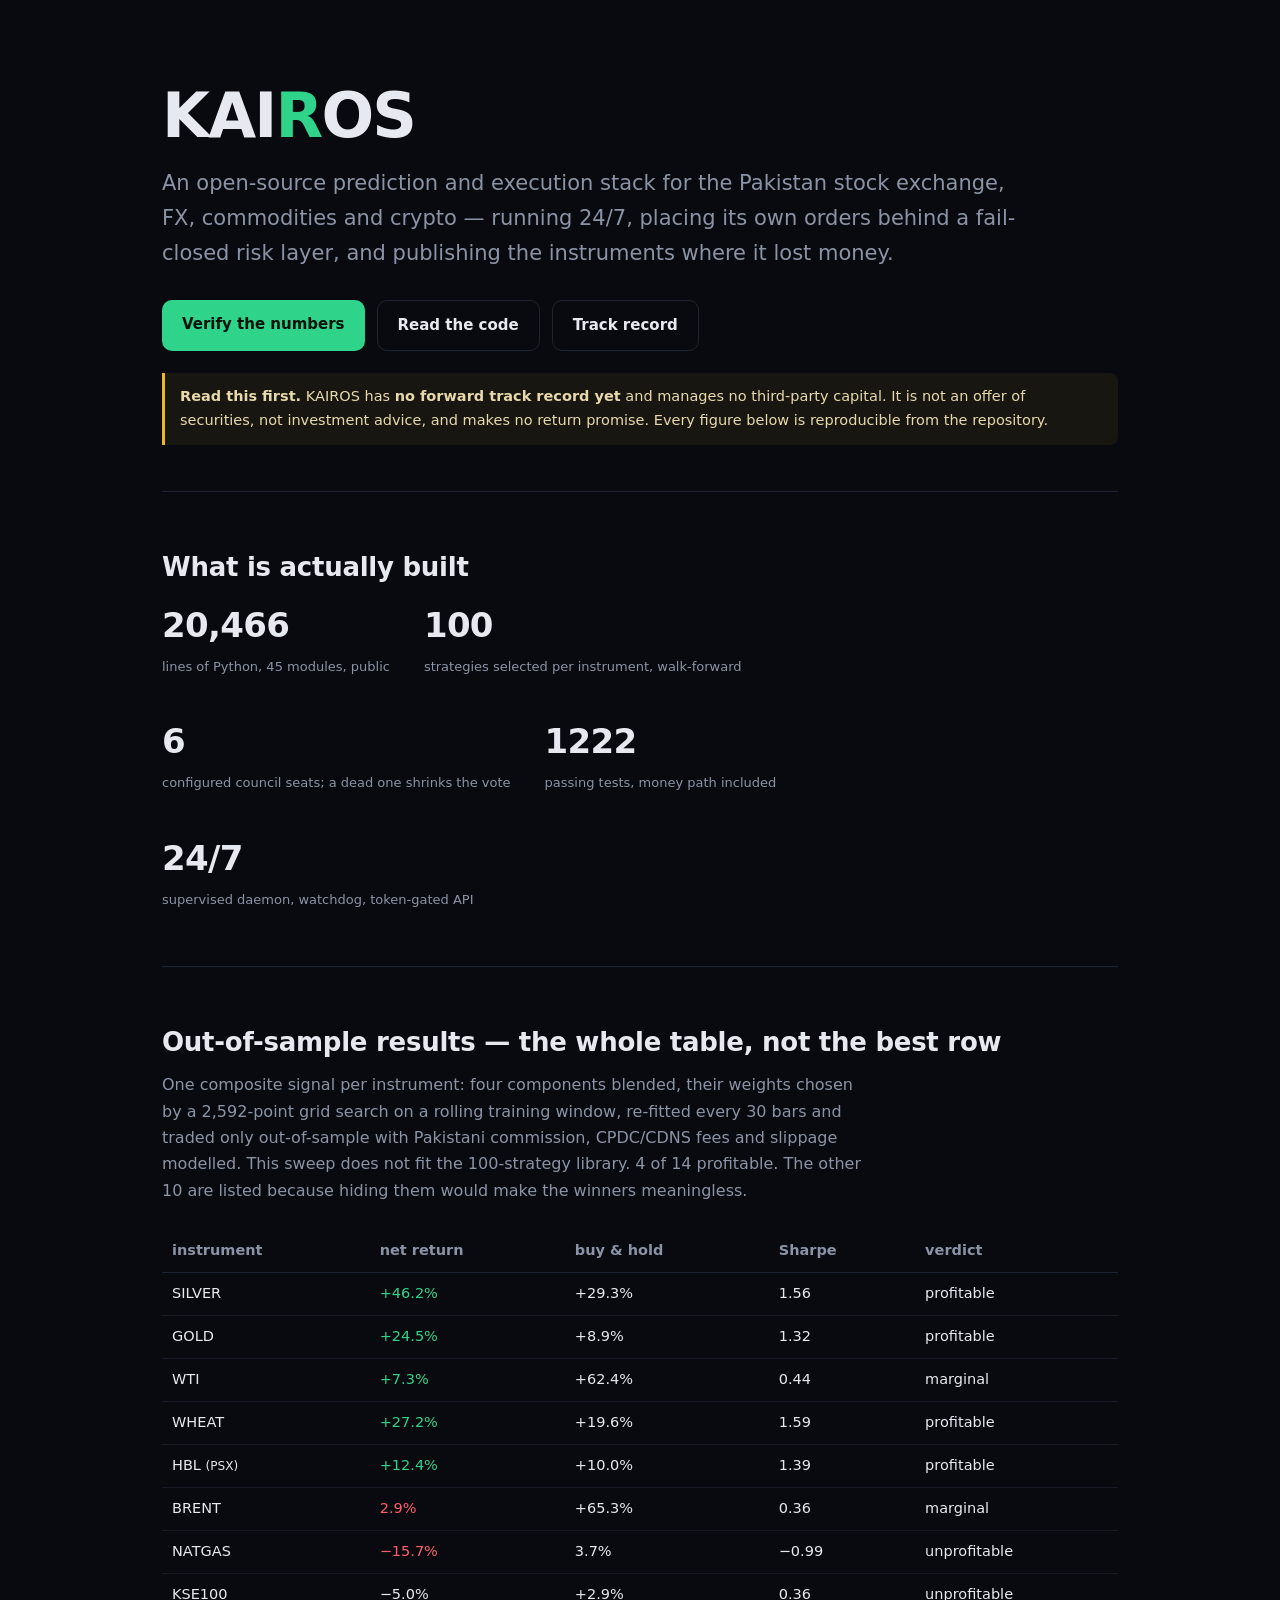
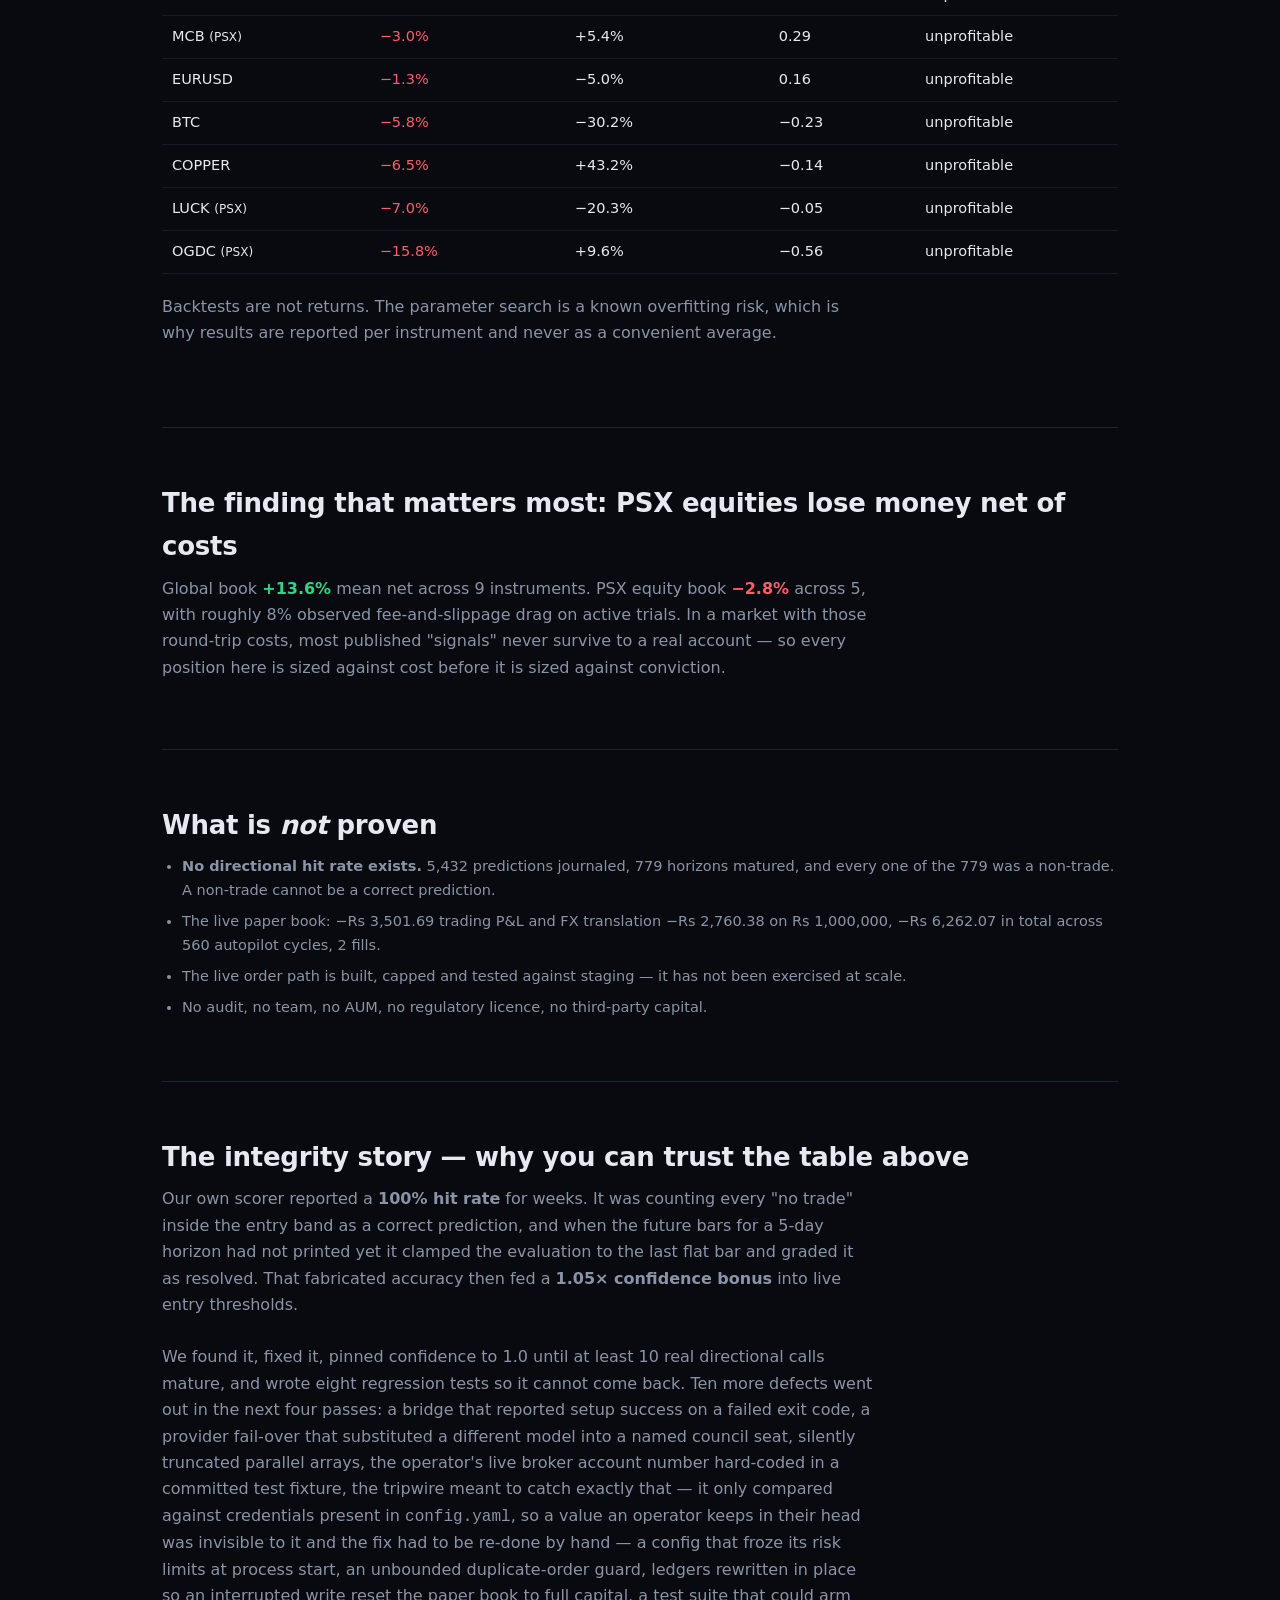
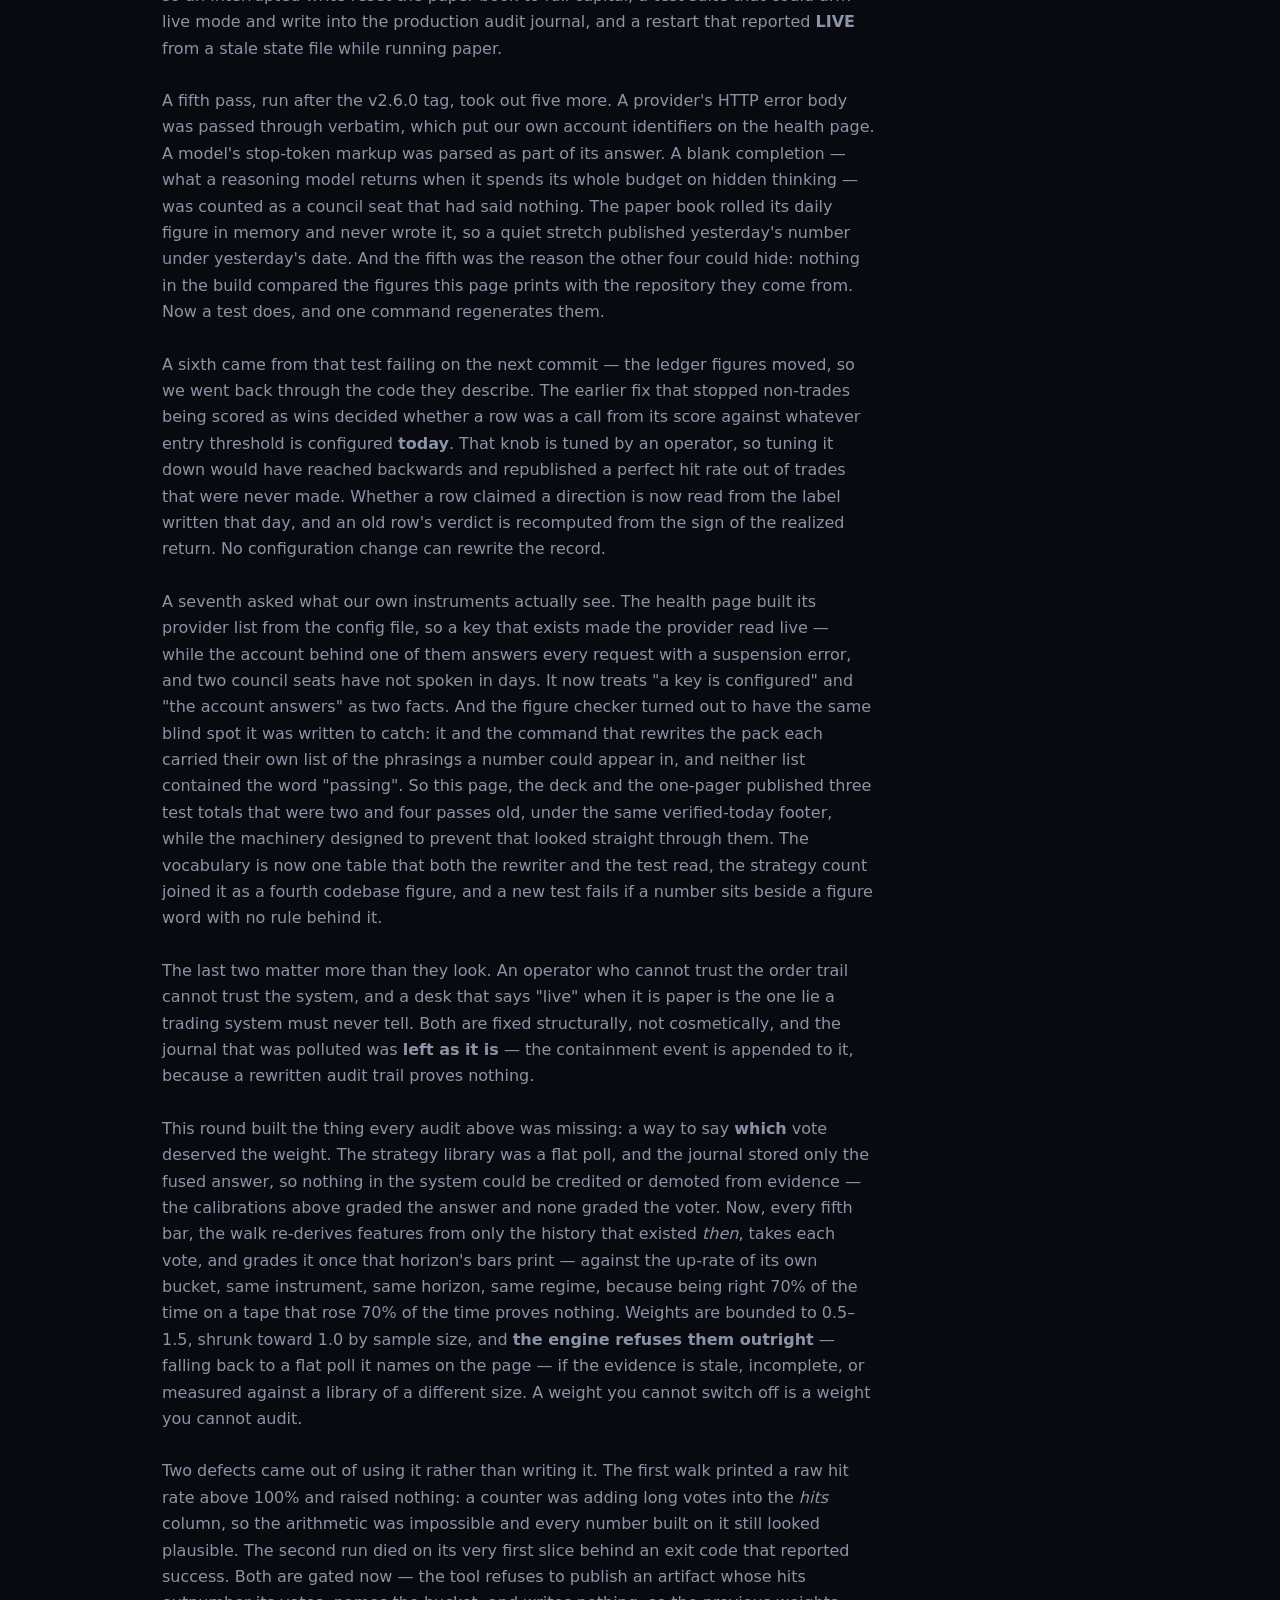
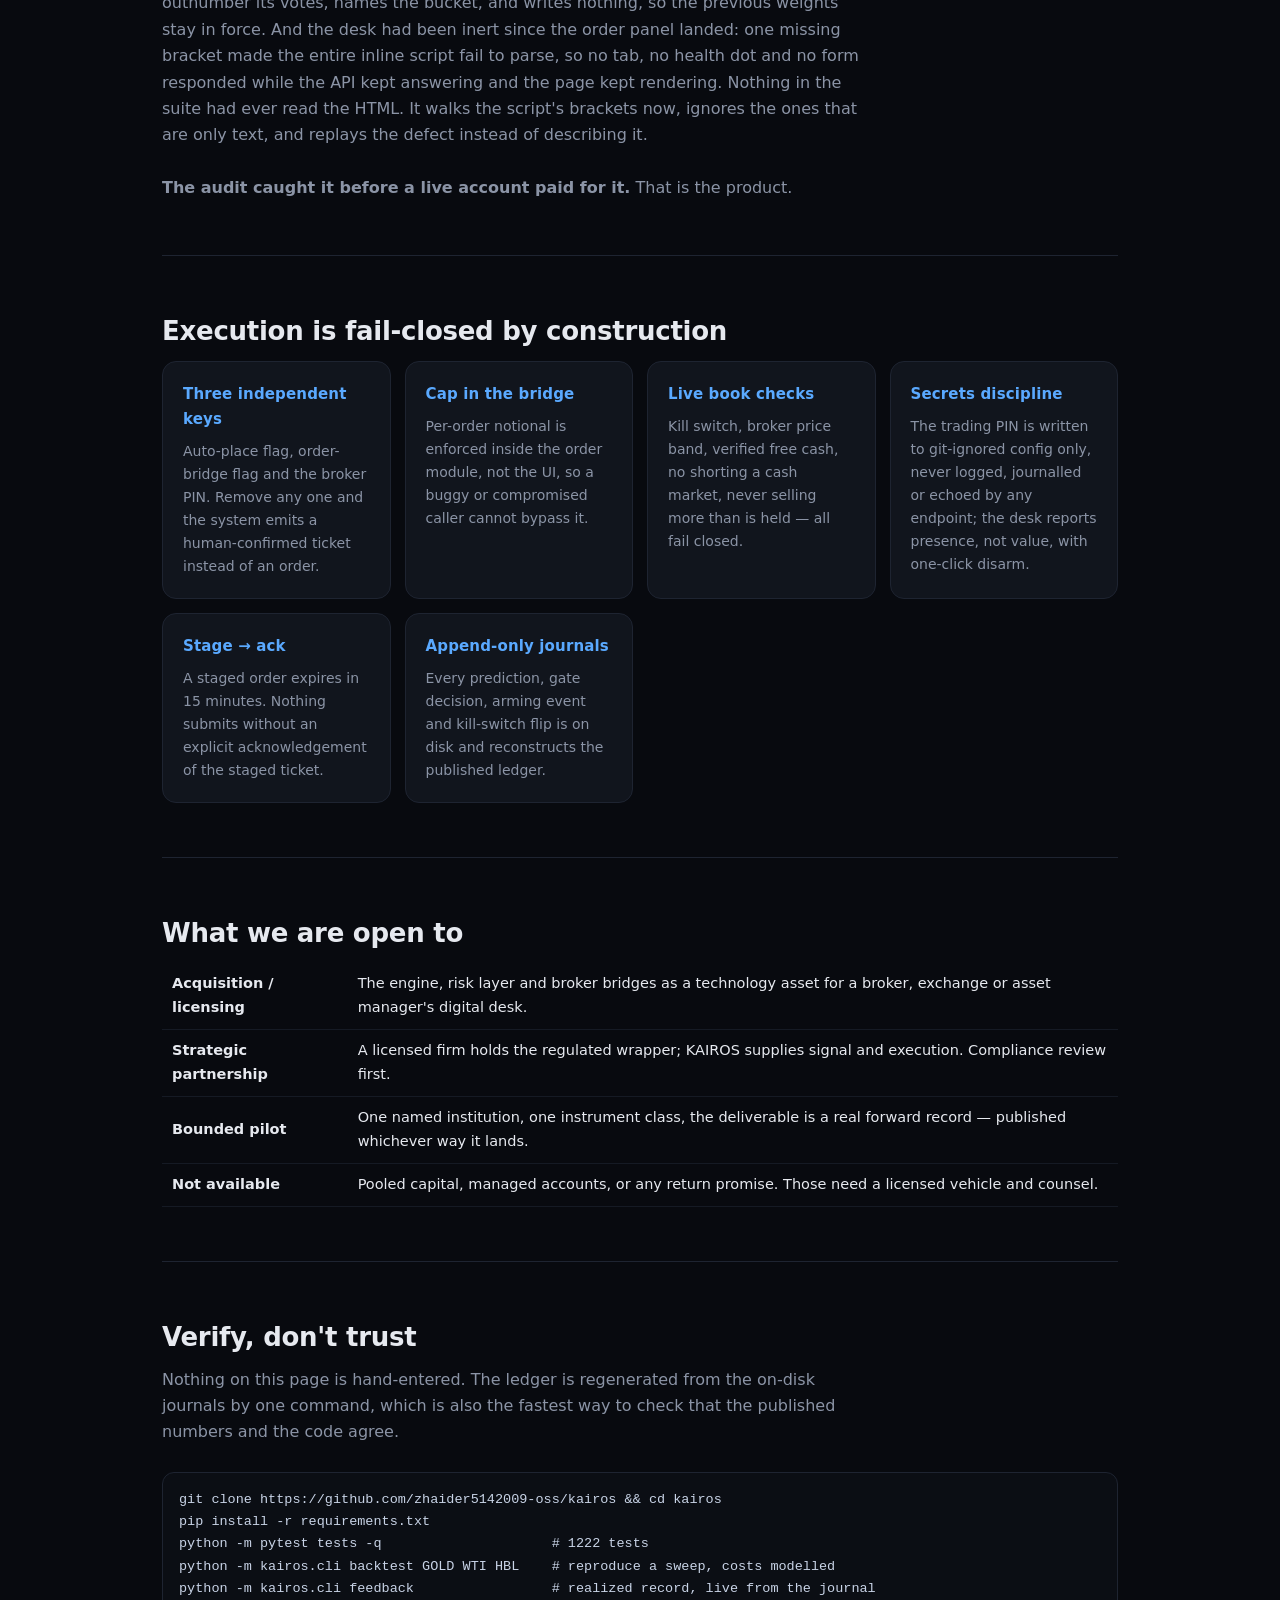
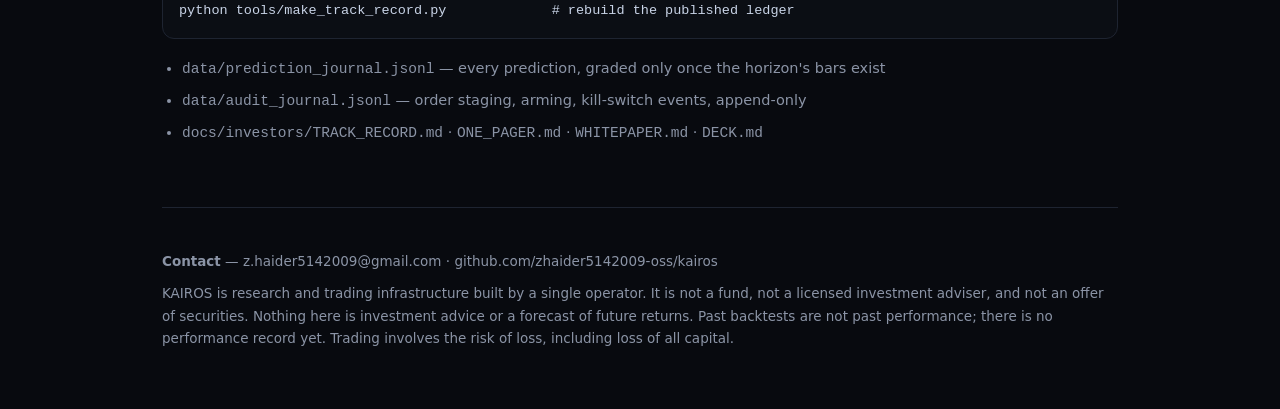
==== docs/investors/landing.html @ 6f2b5acd "The terminal's floating profit was standing in for the day's loss `account_info().profit` is floatin" ====
<!DOCTYPE html>
<html lang="en">
<head>
<meta charset="utf-8">
<meta name="viewport" content="width=device-width, initial-scale=1">
<title>KAIROS — autonomous prediction & execution for Pakistan and global markets</title>
<meta name="description" content="Open-source systematic trading stack for PSX, FX, commodities and crypto. Walk-forward validated, fail-closed execution, published losses. No forward track record yet, and no return promised.">
<style>
  :root{--bg:#080a0f;--panel:#11151d;--line:#1e2431;--tx:#e6e9ef;--dim:#8b94a6;
        --grn:#2fd48a;--red:#ff5c6c;--amber:#f0b429;--blue:#5aa9ff}
  *{box-sizing:border-box;margin:0;padding:0}
  body{background:var(--bg);color:var(--tx);
       font:16px/1.65 ui-sans-serif,system-ui,-apple-system,"Segoe UI",Inter,Roboto,sans-serif}
  .wrap{max-width:1000px;margin:0 auto;padding:0 22px}
  header{padding:84px 0 46px;border-bottom:1px solid var(--line)}
  h1{font-size:clamp(38px,7vw,62px);letter-spacing:-.03em;line-height:1.04}
  h1 span{color:var(--grn)}
  .sub{color:var(--dim);font-size:clamp(17px,2.4vw,21px);margin-top:18px;max-width:64ch}
  .cta{margin-top:30px;display:flex;gap:12px;flex-wrap:wrap}
  .btn{padding:12px 20px;border-radius:10px;text-decoration:none;font-weight:600;font-size:15px}
  .btn.a{background:var(--grn);color:#04120b}
  .btn.b{border:1px solid var(--line);color:var(--tx)}
  .warn{margin-top:22px;padding:12px 15px;border-left:3px solid var(--amber);
        background:rgba(240,180,41,.07);color:#e8d9ac;font-size:14.5px;border-radius:0 8px 8px 0}
  section{padding:54px 0;border-bottom:1px solid var(--line)}
  h2{font-size:26px;letter-spacing:-.01em;margin-bottom:8px}
  .lede{color:var(--dim);margin-bottom:26px;max-width:70ch}
  .grid{display:grid;grid-template-columns:repeat(auto-fit,minmax(215px,1fr));gap:14px}
  .card{background:var(--panel);border:1px solid var(--line);border-radius:14px;padding:20px}
  .card h3{font-size:15px;color:var(--blue);margin-bottom:8px;letter-spacing:.01em}
  .card p{font-size:14px;color:var(--dim)}
  table{width:100%;border-collapse:collapse;font-size:14.5px;margin-top:6px}
  th{color:var(--dim);text-align:left;font-weight:600;padding:9px 10px;border-bottom:1px solid var(--line)}
  td{padding:9px 10px;border-bottom:1px solid #151a24}
  .up{color:var(--grn);font-variant-numeric:tabular-nums}
  .dn{color:var(--red);font-variant-numeric:tabular-nums}
  .stat{display:flex;gap:34px;flex-wrap:wrap}
  .stat div{min-width:140px}
  .stat b{display:block;font-size:34px;letter-spacing:-.02em;font-weight:700}
  .stat small{color:var(--dim);font-size:13px}
  code,pre{font-family:ui-monospace,SFMono-Regular,Menlo,Consolas,monospace}
  pre{background:#0b0e14;border:1px solid var(--line);border-radius:12px;padding:16px;
      overflow-x:auto;font-size:13.5px;color:#c8d3e6;margin-top:16px}
  ul{padding-left:20px;color:var(--dim);font-size:14.5px}
  li{margin:7px 0}
  footer{padding:42px 0 64px;color:var(--dim);font-size:13.5px}
  a{color:var(--blue)}
</style>
</head>
<body>
<div class="wrap">

<header>
  <h1>KAI<span>R</span>OS</h1>
  <p class="sub">An open-source prediction and execution stack for the Pakistan stock
  exchange, FX, commodities and crypto — running 24/7, placing its own orders behind a
  fail-closed risk layer, and publishing the instruments where it lost money.</p>
  <div class="cta">
    <a class="btn a" href="#verify">Verify the numbers</a>
    <a class="btn b" href="https://github.com/zhaider5142009-oss/kairos">Read the code</a>
    <a class="btn b" href="#record">Track record</a>
  </div>
  <p class="warn"><b>Read this first.</b> KAIROS has <b>no forward track record yet</b> and
  manages no third-party capital. It is not an offer of securities, not investment advice,
  and makes no return promise. Every figure below is reproducible from the repository.</p>
</header>

<section>
  <h2>What is actually built</h2>
  <div class="stat">
    <div><b>20,466</b><small>lines of Python, 45 modules, public</small></div>
    <div><b>100</b><small>strategies selected per instrument, walk-forward</small></div>
    <div><b>6</b><small>configured council seats; a dead one shrinks the vote</small></div>
    <div><b>1222</b><small>passing tests, money path included</small></div>
    <div><b>24/7</b><small>supervised daemon, watchdog, token-gated API</small></div>
  </div>
</section>

<section id="record">
  <h2>Out-of-sample results — the whole table, not the best row</h2>
  <p class="lede">One composite signal per instrument: four components blended, their weights
  chosen by a 2,592-point grid search on a rolling training window, re-fitted every 30 bars
  and traded only out-of-sample with Pakistani commission, CPDC/CDNS fees and slippage
  modelled. This sweep does not fit the 100-strategy library. 4 of 14 profitable. The other 10 are listed because hiding them would
  make the winners meaningless.</p>
  <table>
    <thead><tr><th>instrument</th><th>net return</th><th>buy &amp; hold</th><th>Sharpe</th><th>verdict</th></tr></thead>
    <tbody>
      <tr><td>SILVER</td><td class="up">+46.2%</td><td>+29.3%</td><td>1.56</td><td>profitable</td></tr>
      <tr><td>GOLD</td><td class="up">+24.5%</td><td>+8.9%</td><td>1.32</td><td>profitable</td></tr>
      <tr><td>WTI</td><td class="up">+7.3%</td><td>+62.4%</td><td>0.44</td><td>marginal</td></tr>
      <tr><td>WHEAT</td><td class="up">+27.2%</td><td>+19.6%</td><td>1.59</td><td>profitable</td></tr>
      <tr><td>HBL <small>(PSX)</small></td><td class="up">+12.4%</td><td>+10.0%</td><td>1.39</td><td>profitable</td></tr>
      <tr><td>BRENT</td><td class="dn">2.9%</td><td>+65.3%</td><td>0.36</td><td>marginal</td></tr>
      <tr><td>NATGAS</td><td class="dn">−15.7%</td><td>3.7%</td><td>−0.99</td><td>unprofitable</td></tr>
      <tr><td>KSE100</td><td>−5.0%</td><td>+2.9%</td><td>0.36</td><td>unprofitable</td></tr>
      <tr><td>MCB <small>(PSX)</small></td><td class="dn">−3.0%</td><td>+5.4%</td><td>0.29</td><td>unprofitable</td></tr>
      <tr><td>EURUSD</td><td class="dn">−1.3%</td><td>−5.0%</td><td>0.16</td><td>unprofitable</td></tr>
      <tr><td>BTC</td><td class="dn">−5.8%</td><td>−30.2%</td><td>−0.23</td><td>unprofitable</td></tr>
      <tr><td>COPPER</td><td class="dn">−6.5%</td><td>+43.2%</td><td>−0.14</td><td>unprofitable</td></tr>
      <tr><td>LUCK <small>(PSX)</small></td><td class="dn">−7.0%</td><td>−20.3%</td><td>−0.05</td><td>unprofitable</td></tr>
      <tr><td>OGDC <small>(PSX)</small></td><td class="dn">−15.8%</td><td>+9.6%</td><td>−0.56</td><td>unprofitable</td></tr>
    </tbody>
  </table>
  <p class="lede" style="margin-top:20px">Backtests are not returns. The parameter search is
  a known overfitting risk, which is why results are reported per instrument and never as a
  convenient average.</p>
</section>

<section>
  <h2>The finding that matters most: PSX equities lose money net of costs</h2>
  <p class="lede" style="margin-bottom:14px">Global book <b class="up">+13.6%</b> mean net
  across 9 instruments. PSX equity book <b class="dn">−2.8%</b> across 5, with roughly 8%
  observed fee-and-slippage drag on active trials. In a market with those round-trip costs,
  most published "signals" never survive to a real account — so every position here is sized
  against cost before it is sized against conviction.</p>
</section>

<section>
  <h2>What is <em>not</em> proven</h2>
  <ul>
    <li><b>No directional hit rate exists.</b> 5,432 predictions journaled, 779 horizons
      matured, and every one of the 779 was a non-trade. A non-trade cannot be a correct
      prediction.</li>
    <li>The live paper book: −Rs 3,501.69 trading P&amp;L and FX translation −Rs 2,760.38
      on Rs 1,000,000, −Rs 6,262.07 in total across 560 autopilot cycles, 2 fills.</li>
    <li>The live order path is built, capped and tested against staging — it has not been
      exercised at scale.</li>
    <li>No audit, no team, no AUM, no regulatory licence, no third-party capital.</li>
  </ul>
</section>

<section>
  <h2>The integrity story — why you can trust the table above</h2>
  <p class="lede">Our own scorer reported a <b>100% hit rate</b> for weeks. It was counting
  every "no trade" inside the entry band as a correct prediction, and when the future bars
  for a 5-day horizon had not printed yet it clamped the evaluation to the last flat bar and
  graded it as resolved. That fabricated accuracy then fed a <b>1.05× confidence bonus</b>
  into live entry thresholds.</p>
  <p class="lede">We found it, fixed it, pinned confidence to 1.0 until at least 10 real
  directional calls mature, and wrote eight regression tests so it cannot come back. Ten
  more defects went out in the next four passes: a bridge that reported setup success on a
  failed exit code, a provider fail-over that substituted a different model into a named
  council seat, silently truncated parallel arrays, the operator's live broker account number
  hard-coded in a committed test fixture, the tripwire meant to catch exactly that — it only
  compared against credentials present in <code>config.yaml</code>, so a value an operator
  keeps in their head was invisible to it and the fix had to be re-done by hand — a config
  that froze its risk limits at process
  start, an unbounded duplicate-order guard, ledgers rewritten in place so an interrupted
  write reset the paper book to full capital, a test suite that could arm live mode and write
  into the production audit journal, and a restart that reported <b>LIVE</b> from a stale
  state file while running paper.</p>
  <p class="lede">A fifth pass, run after the v2.6.0 tag, took out five more. A provider's
  HTTP error body was passed through verbatim, which put our own account identifiers on the
  health page. A model's stop-token markup was parsed as part of its answer. A blank
  completion — what a reasoning model returns when it spends its whole budget on hidden
  thinking — was counted as a council seat that had said nothing. The paper book rolled its
  daily figure in memory and never wrote it, so a quiet stretch published yesterday's number
  under yesterday's date. And the fifth was the reason the other four could hide: nothing in
  the build compared the figures this page prints with the repository they come from. Now a
  test does, and one command regenerates them.</p>
  <p class="lede">A sixth came from that test failing on the next commit — the ledger figures
  moved, so we went back through the code they describe. The earlier fix that stopped
  non-trades being scored as wins decided whether a row was a call from its score against
  whatever entry threshold is configured <b>today</b>. That knob is tuned by an operator, so
  tuning it down would have reached backwards and republished a perfect hit rate out of trades
  that were never made. Whether a row claimed a direction is now read from the label written
  that day, and an old row's verdict is recomputed from the sign of the realized return. No
  configuration change can rewrite the record.</p>
  <p class="lede">A seventh asked what our own instruments actually see. The health page built
  its provider list from the config file, so a key that exists made the provider read live —
  while the account behind one of them answers every request with a suspension error, and two
  council seats have not spoken in days. It now treats "a key is configured" and "the account
  answers" as two facts. And the figure checker turned out to have the same blind spot it was
  written to catch: it and the command that rewrites the pack each carried their own list of the
  phrasings a number could appear in, and neither list contained the word "passing". So this
  page,
  the deck and the one-pager published three test totals that were two and four passes old,
  under the same verified-today footer, while the machinery designed to prevent that looked
  straight through them. The vocabulary is now one table that both the rewriter and the test
  read, the strategy count joined it as a fourth codebase figure, and a new test fails if a
  number sits beside a figure word with no rule behind it.</p>
  <p class="lede">The last two matter more than they look. An operator who cannot trust the
  order trail cannot trust the system, and a desk that says "live" when it is paper is the
  one lie a trading system must never tell. Both are fixed structurally, not cosmetically,
  and the journal that was polluted was <b>left as it is</b> — the containment event is
  appended to it, because a rewritten audit trail proves nothing.</p>
  <p class="lede">This round built the thing every audit above was missing: a way to say
  <b>which</b> vote deserved the weight. The strategy library was a flat poll, and the journal
  stored only the fused answer, so nothing in the system could be credited or demoted from
  evidence — the calibrations above graded the answer and none graded the voter. Now, every
  fifth bar, the walk re-derives features from only the history that existed <i>then</i>, takes
  each vote, and grades it once that horizon's bars print — against the up-rate of its own
  bucket, same instrument, same horizon, same regime, because being right 70% of the time on a
  tape that rose 70% of the time proves nothing. Weights are bounded to 0.5–1.5, shrunk toward
  1.0 by sample size, and <b>the engine refuses them outright</b> — falling back to a flat poll
  it names on the page — if the evidence is stale, incomplete, or measured against a library of
  a different size. A weight you cannot switch off is a weight you cannot audit.</p>
  <p class="lede">Two defects came out of using it rather than writing it. The first walk
  printed a raw hit rate above 100% and raised nothing: a counter was adding long votes into the
  <i>hits</i> column, so the arithmetic was impossible and every number built on it still looked
  plausible. The second run died on its very first slice behind an exit code that reported
  success. Both are gated now — the tool refuses to publish an artifact whose hits outnumber its
  votes, names the bucket, and writes nothing, so the previous weights stay in force. And the
  desk had been inert since the order panel landed: one missing bracket made the entire inline
  script fail to parse, so no tab, no health dot and no form responded while the API kept
  answering and the page kept rendering. Nothing in the suite had ever read the HTML. It walks
  the script's brackets now, ignores the ones that are only text, and replays the defect instead
  of describing it.</p>
  <p class="lede" style="margin-bottom:0"><b>The audit caught it before a live account paid
  for it.</b> That is the product.</p>
</section>

<section>
  <h2>Execution is fail-closed by construction</h2>
  <div class="grid">
    <div class="card"><h3>Three independent keys</h3><p>Auto-place flag, order-bridge flag and the broker PIN. Remove any one and the system emits a human-confirmed ticket instead of an order.</p></div>
    <div class="card"><h3>Cap in the bridge</h3><p>Per-order notional is enforced inside the order module, not the UI, so a buggy or compromised caller cannot bypass it.</p></div>
    <div class="card"><h3>Live book checks</h3><p>Kill switch, broker price band, verified free cash, no shorting a cash market, never selling more than is held — all fail closed.</p></div>
    <div class="card"><h3>Secrets discipline</h3><p>The trading PIN is written to git-ignored config only, never logged, journalled or echoed by any endpoint; the desk reports presence, not value, with one-click disarm.</p></div>
    <div class="card"><h3>Stage → ack</h3><p>A staged order expires in 15 minutes. Nothing submits without an explicit acknowledgement of the staged ticket.</p></div>
    <div class="card"><h3>Append-only journals</h3><p>Every prediction, gate decision, arming event and kill-switch flip is on disk and reconstructs the published ledger.</p></div>
  </div>
</section>

<section>
  <h2>What we are open to</h2>
  <table>
    <tbody>
      <tr><td><b>Acquisition / licensing</b></td><td>The engine, risk layer and broker bridges as a technology asset for a broker, exchange or asset manager's digital desk.</td></tr>
      <tr><td><b>Strategic partnership</b></td><td>A licensed firm holds the regulated wrapper; KAIROS supplies signal and execution. Compliance review first.</td></tr>
      <tr><td><b>Bounded pilot</b></td><td>One named institution, one instrument class, the deliverable is a real forward record — published whichever way it lands.</td></tr>
      <tr><td><b>Not available</b></td><td>Pooled capital, managed accounts, or any return promise. Those need a licensed vehicle and counsel.</td></tr>
    </tbody>
  </table>
</section>

<section id="verify">
  <h2>Verify, don't trust</h2>
  <p class="lede">Nothing on this page is hand-entered. The ledger is regenerated from the
  on-disk journals by one command, which is also the fastest way to check that the published
  numbers and the code agree.</p>
  <pre>git clone https://github.com/zhaider5142009-oss/kairos &amp;&amp; cd kairos
pip install -r requirements.txt
python -m pytest tests -q                     # 1222 tests
python -m kairos.cli backtest GOLD WTI HBL    # reproduce a sweep, costs modelled
python -m kairos.cli feedback                 # realized record, live from the journal
python tools/make_track_record.py             # rebuild the published ledger</pre>
  <ul style="margin-top:18px">
    <li><code>data/prediction_journal.jsonl</code> — every prediction, graded only once the
      horizon's bars exist</li>
    <li><code>data/audit_journal.jsonl</code> — order staging, arming, kill-switch events,
      append-only</li>
    <li><code>docs/investors/TRACK_RECORD.md</code> · <code>ONE_PAGER.md</code> ·
      <code>WHITEPAPER.md</code> · <code>DECK.md</code></li>
  </ul>
</section>

<footer>
  <p><b>Contact</b> — z.haider5142009@gmail.com · github.com/zhaider5142009-oss/kairos</p>
  <p style="margin-top:10px">KAIROS is research and trading infrastructure built by a single
  operator. It is not a fund, not a licensed investment adviser, and not an offer of
  securities. Nothing here is investment advice or a forecast of future returns. Past
  backtests are not past performance; there is no performance record yet. Trading involves
  the risk of loss, including loss of all capital.</p>
</footer>

</div>
</body>
</html>
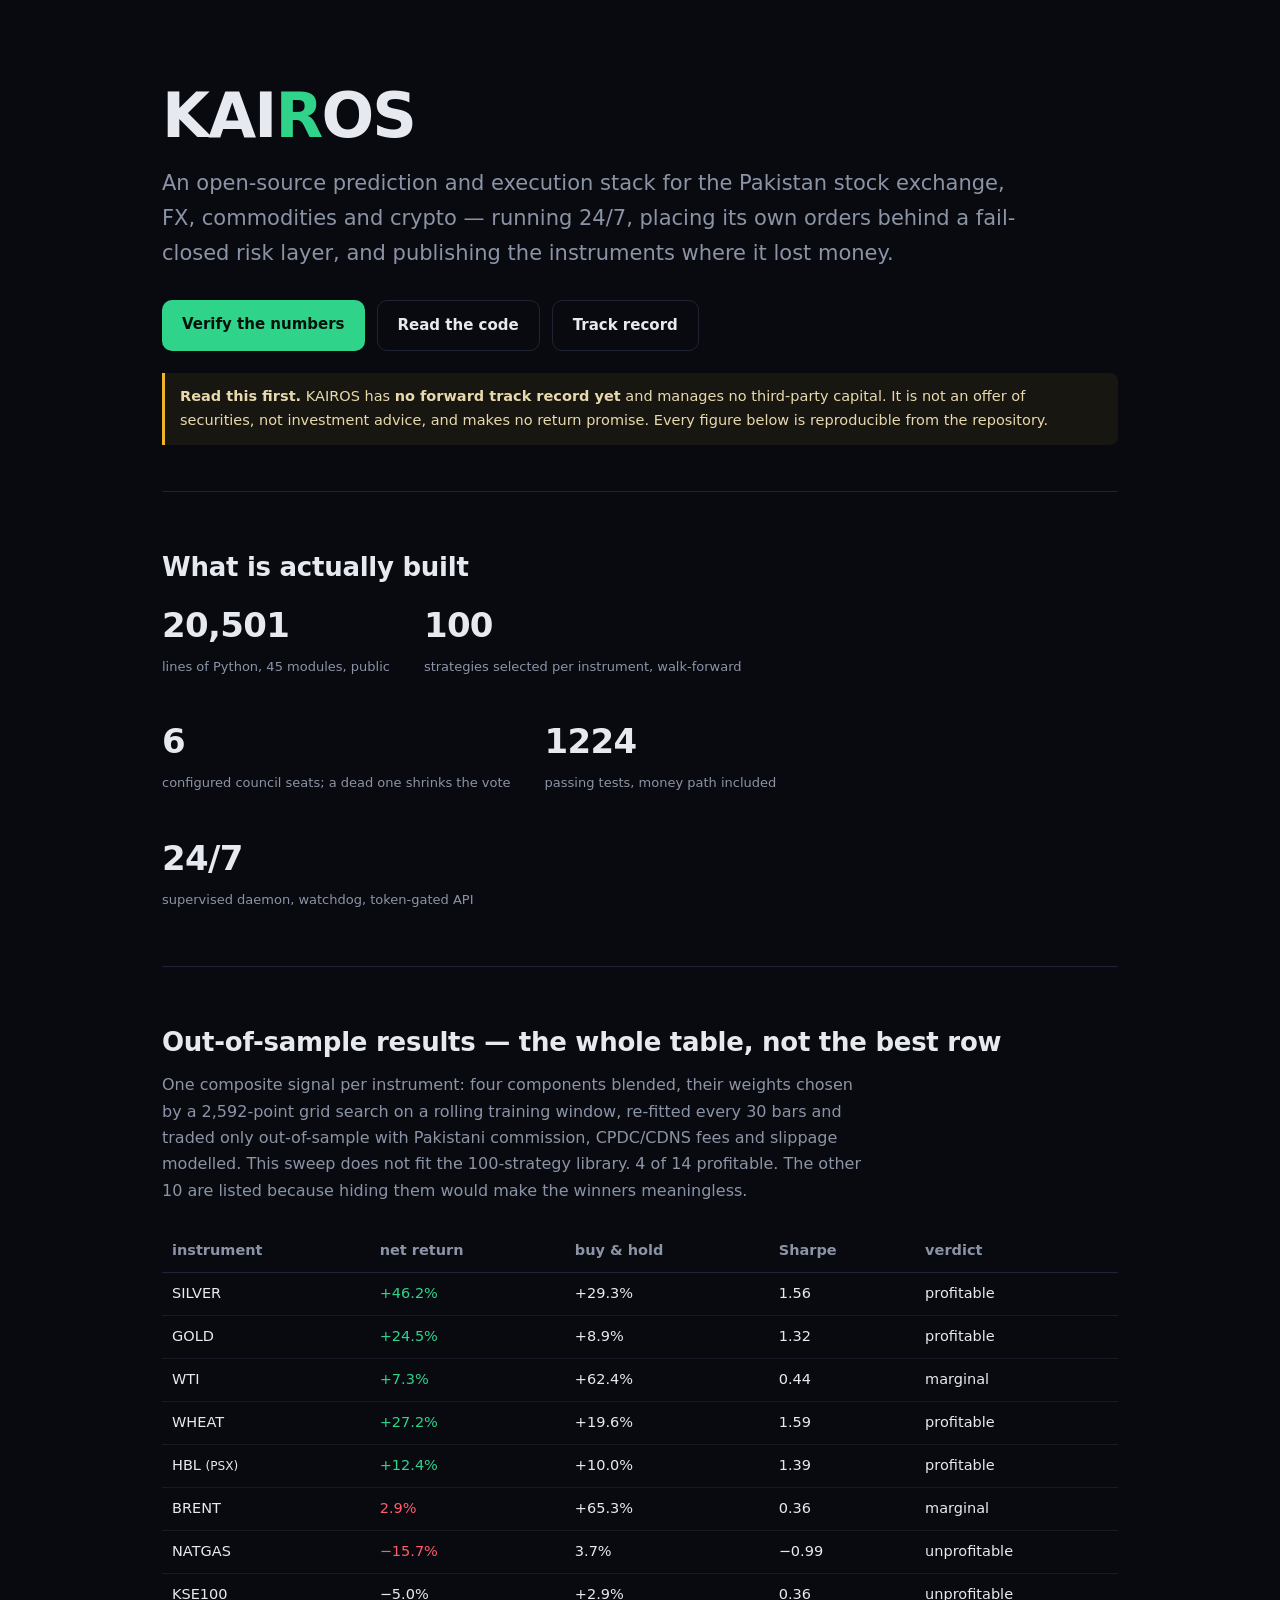
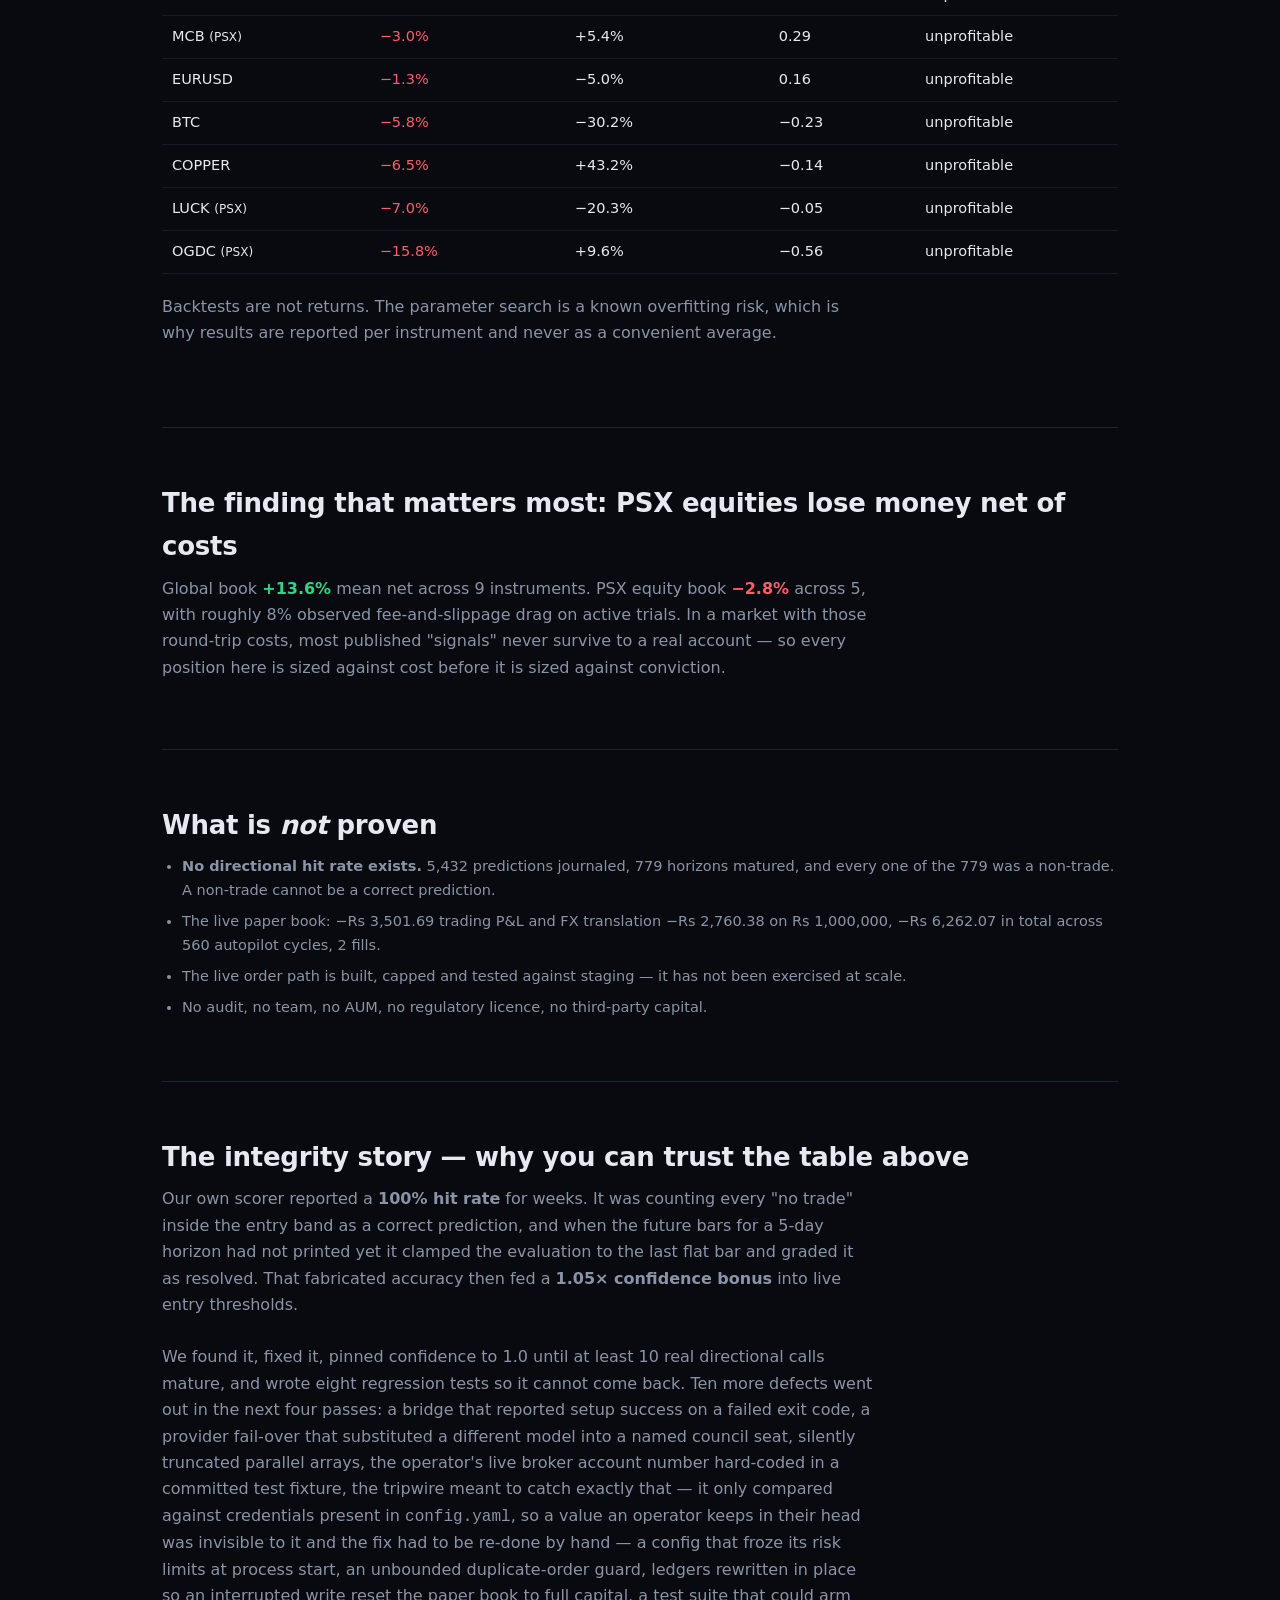
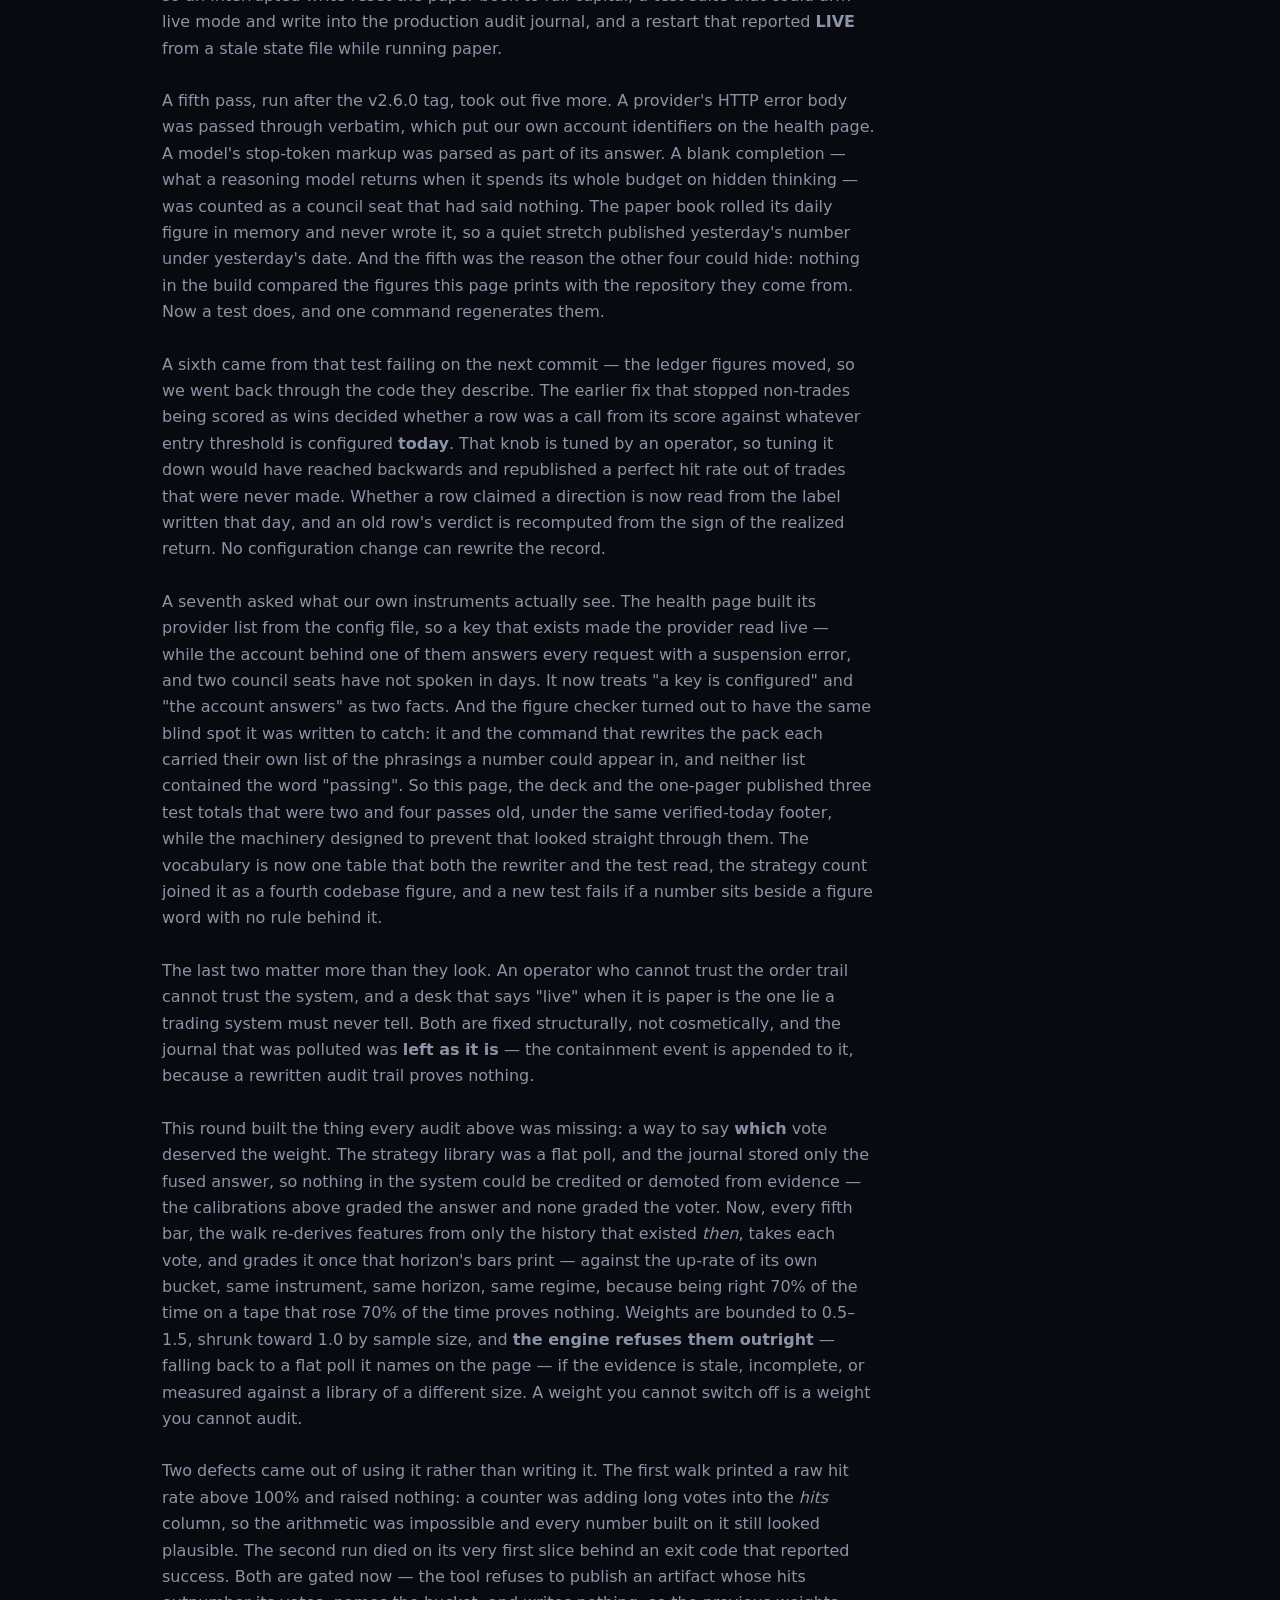
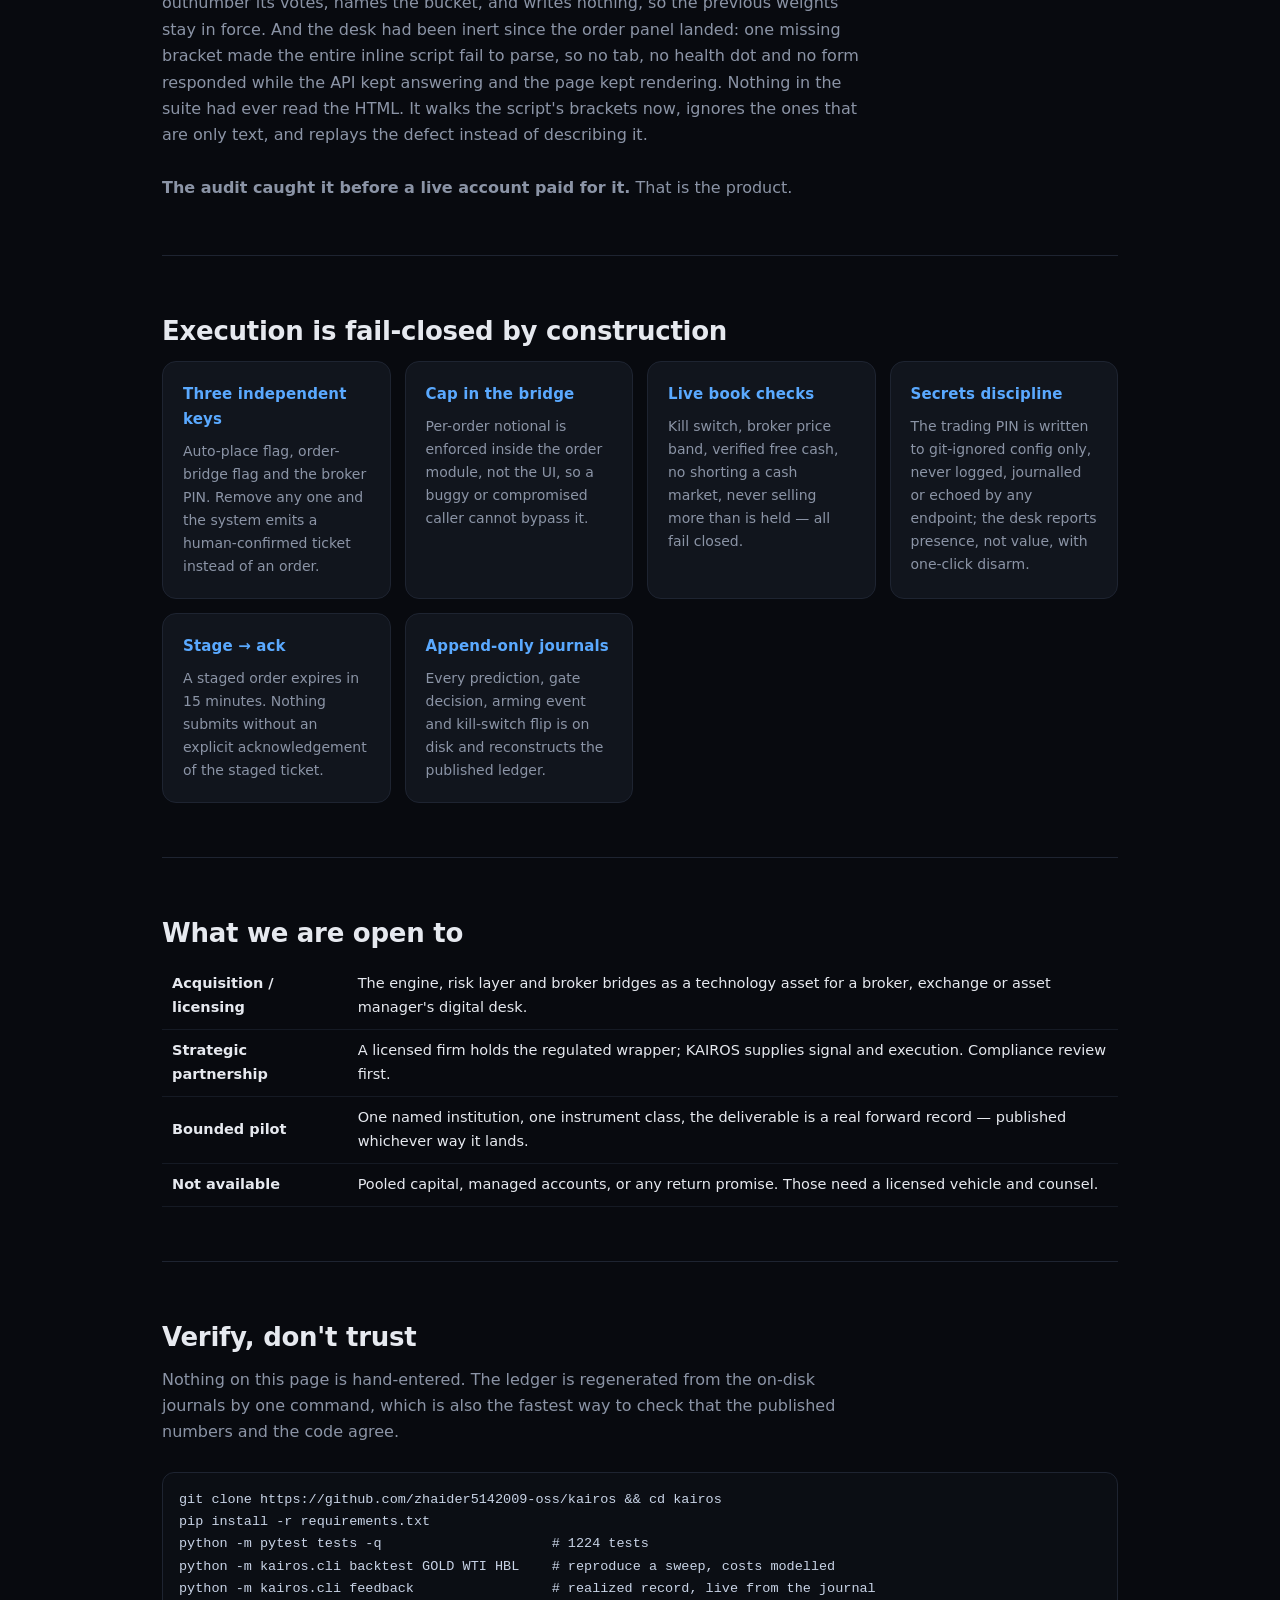
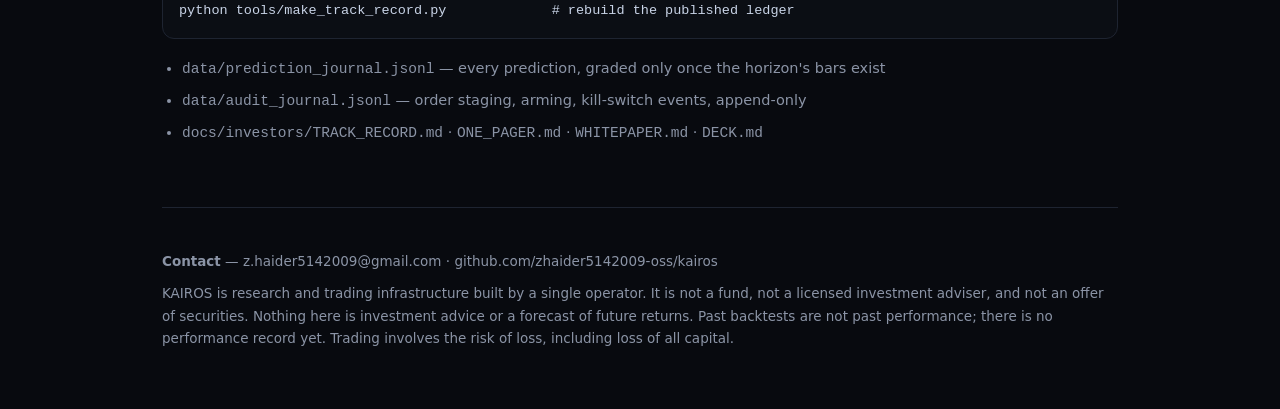
==== commit 02f82d63: "A new login was measured against the account before it The day's opening equity and the high-water m" ====
--- a/docs/investors/landing.html
+++ b/docs/investors/landing.html
@@ -68,10 +68,10 @@
 <section>
   <h2>What is actually built</h2>
   <div class="stat">
-    <div><b>20,466</b><small>lines of Python, 45 modules, public</small></div>
+    <div><b>20,501</b><small>lines of Python, 45 modules, public</small></div>
     <div><b>100</b><small>strategies selected per instrument, walk-forward</small></div>
     <div><b>6</b><small>configured council seats; a dead one shrinks the vote</small></div>
-    <div><b>1222</b><small>passing tests, money path included</small></div>
+    <div><b>1224</b><small>passing tests, money path included</small></div>
     <div><b>24/7</b><small>supervised daemon, watchdog, token-gated API</small></div>
   </div>
 </section>
@@ -242,7 +242,7 @@
   numbers and the code agree.</p>
   <pre>git clone https://github.com/zhaider5142009-oss/kairos &amp;&amp; cd kairos
 pip install -r requirements.txt
-python -m pytest tests -q                     # 1222 tests
+python -m pytest tests -q                     # 1224 tests
 python -m kairos.cli backtest GOLD WTI HBL    # reproduce a sweep, costs modelled
 python -m kairos.cli feedback                 # realized record, live from the journal
 python tools/make_track_record.py             # rebuild the published ledger</pre>
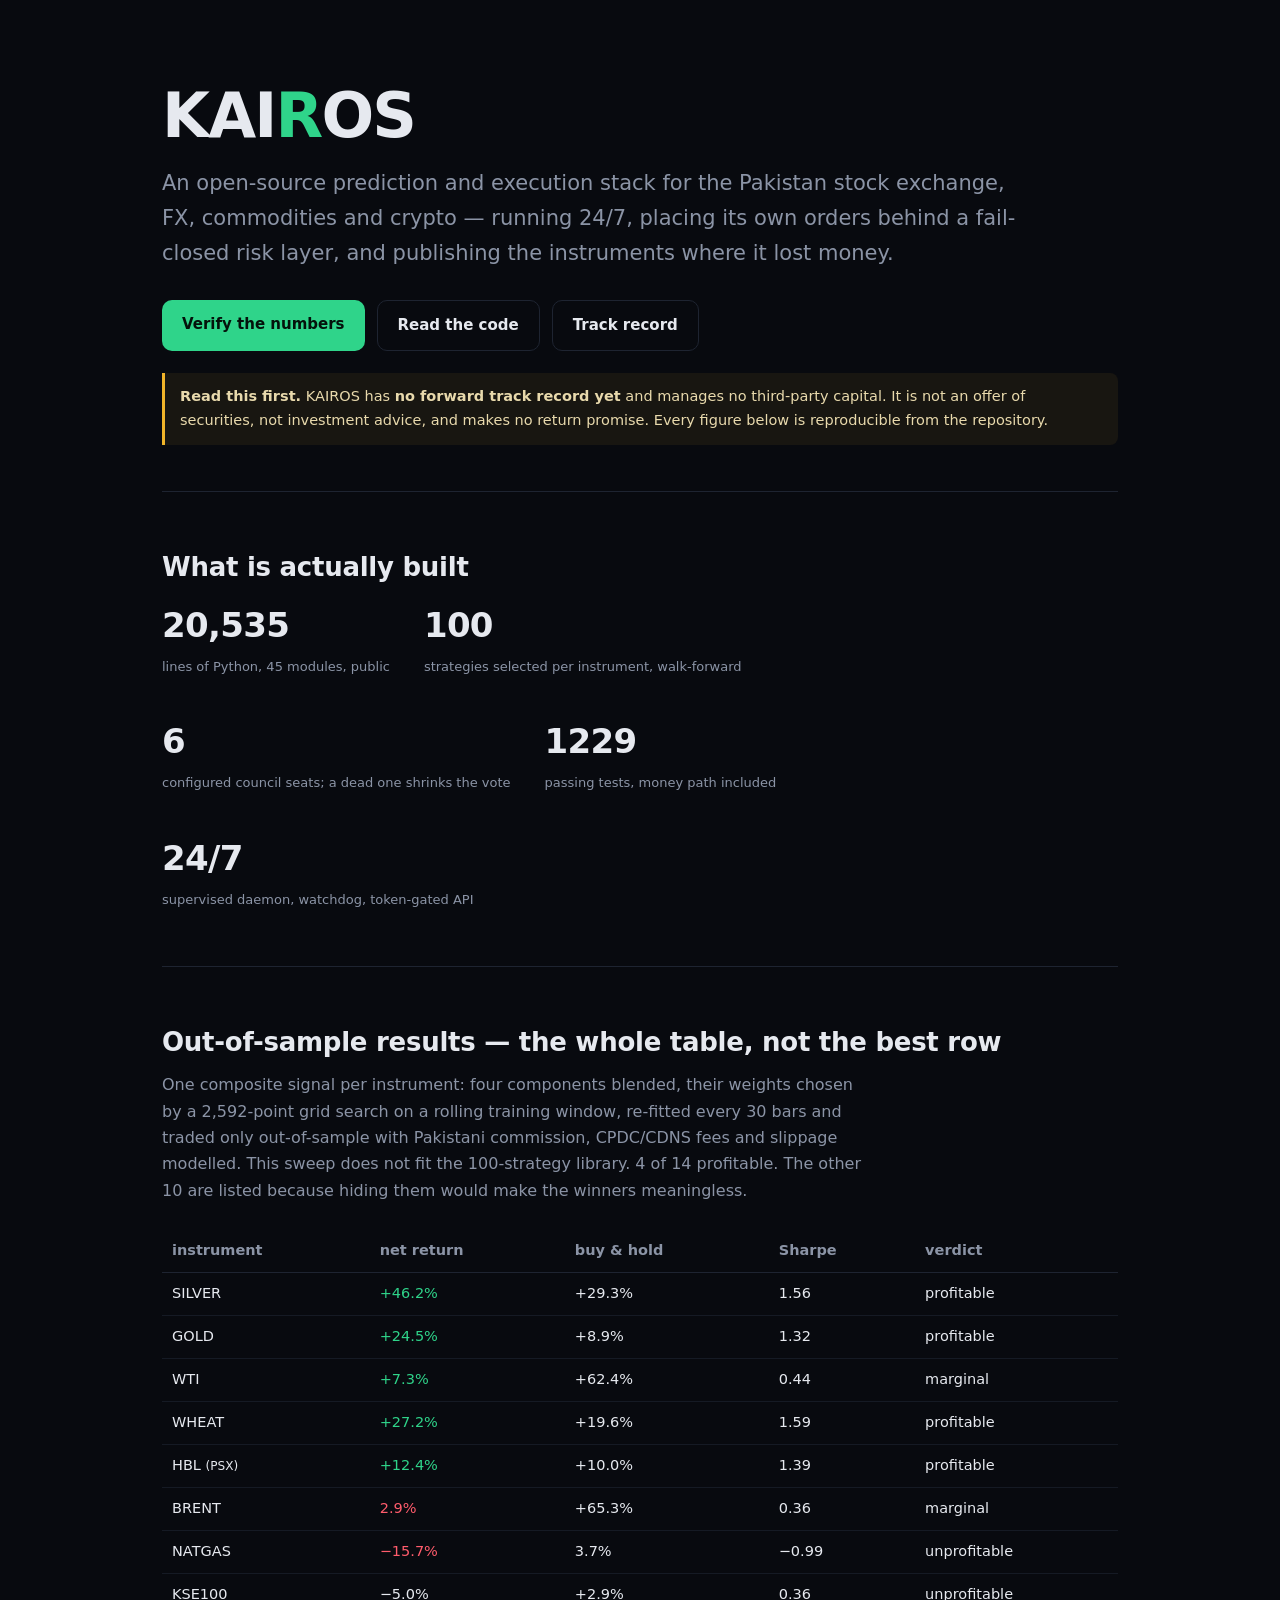
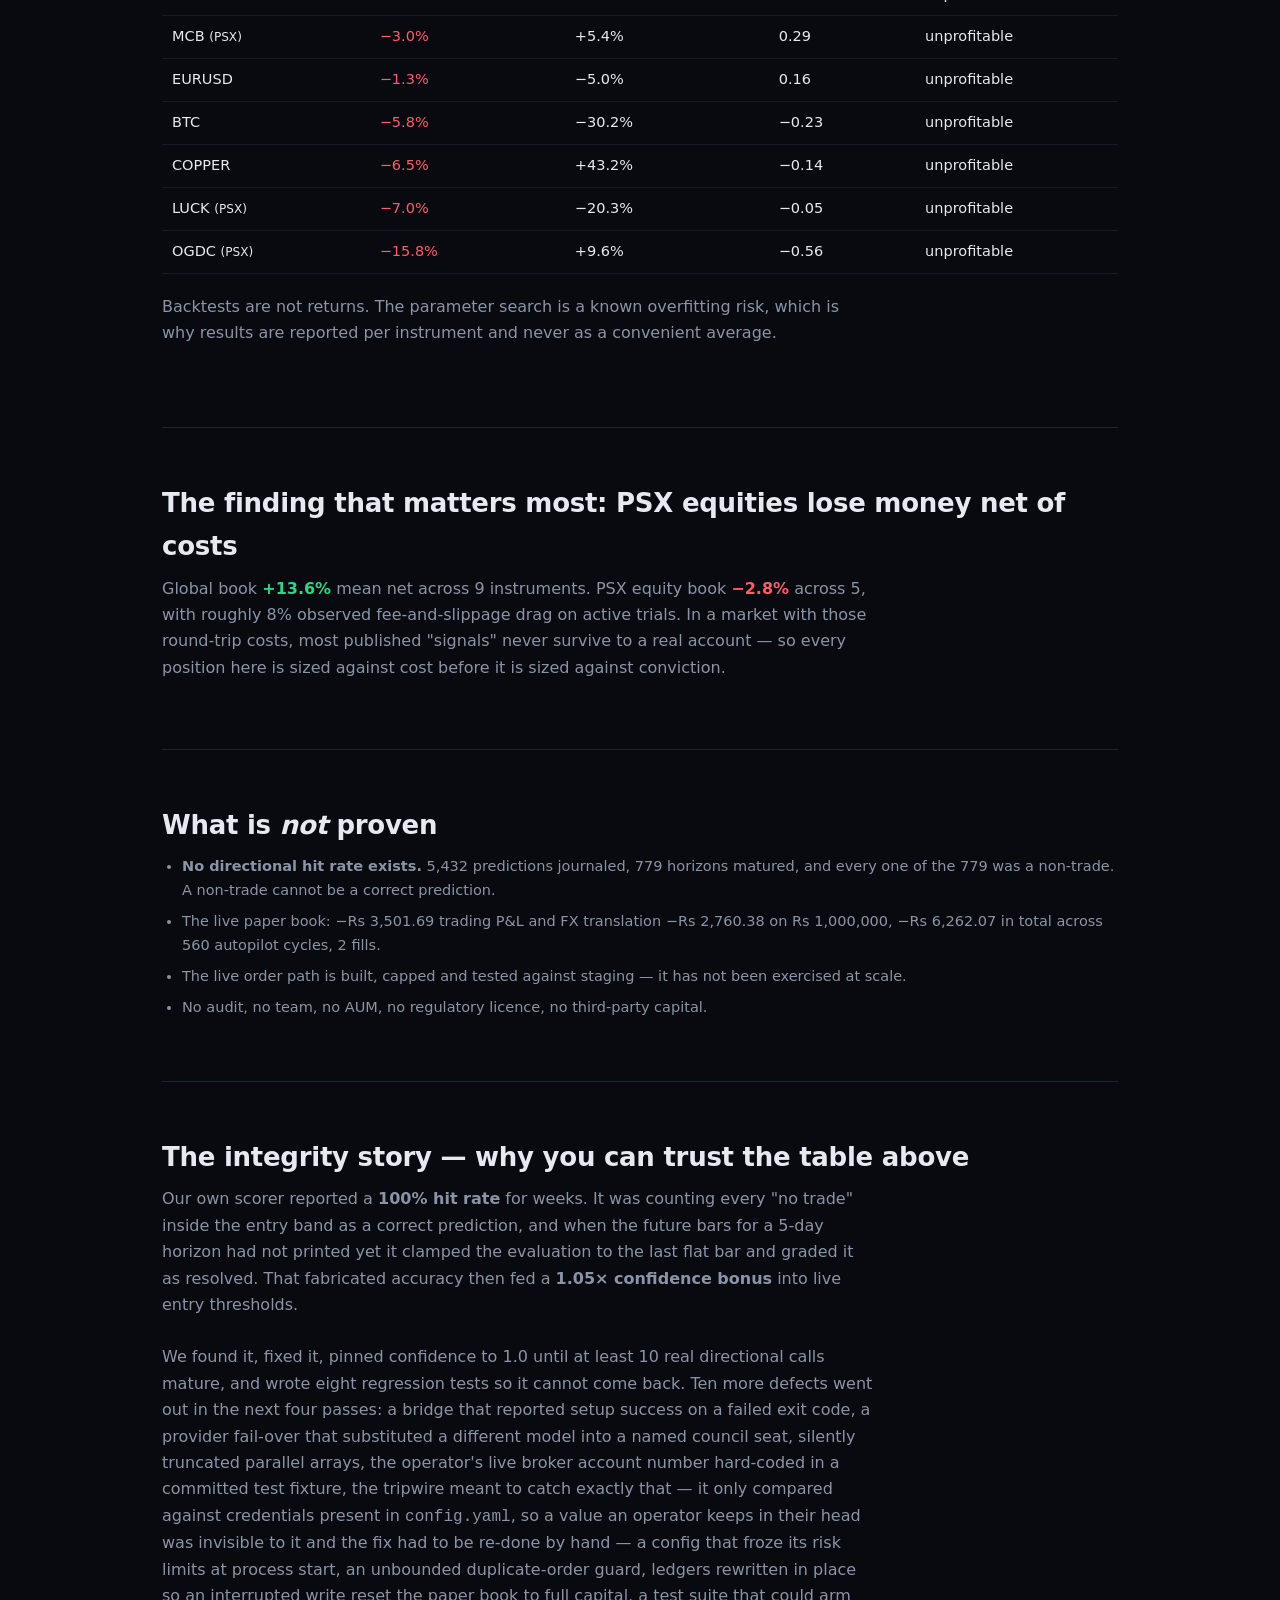
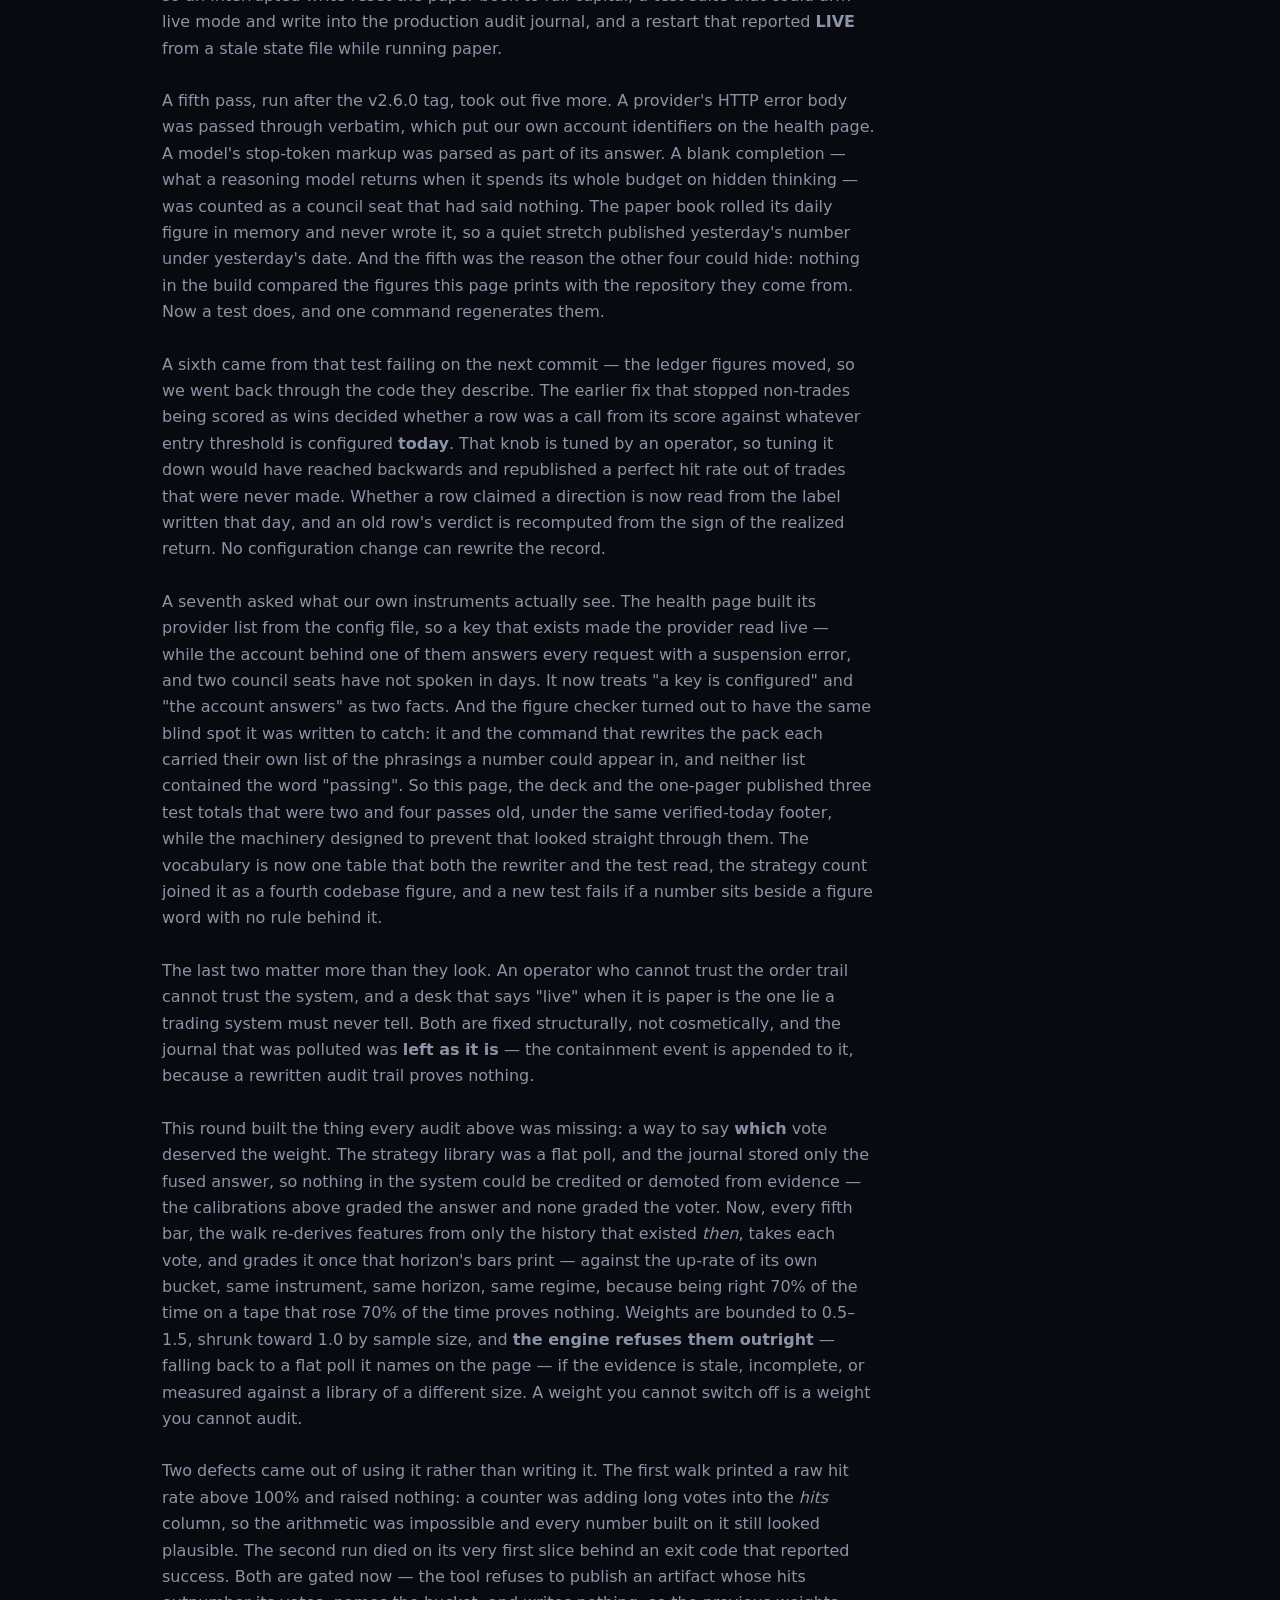
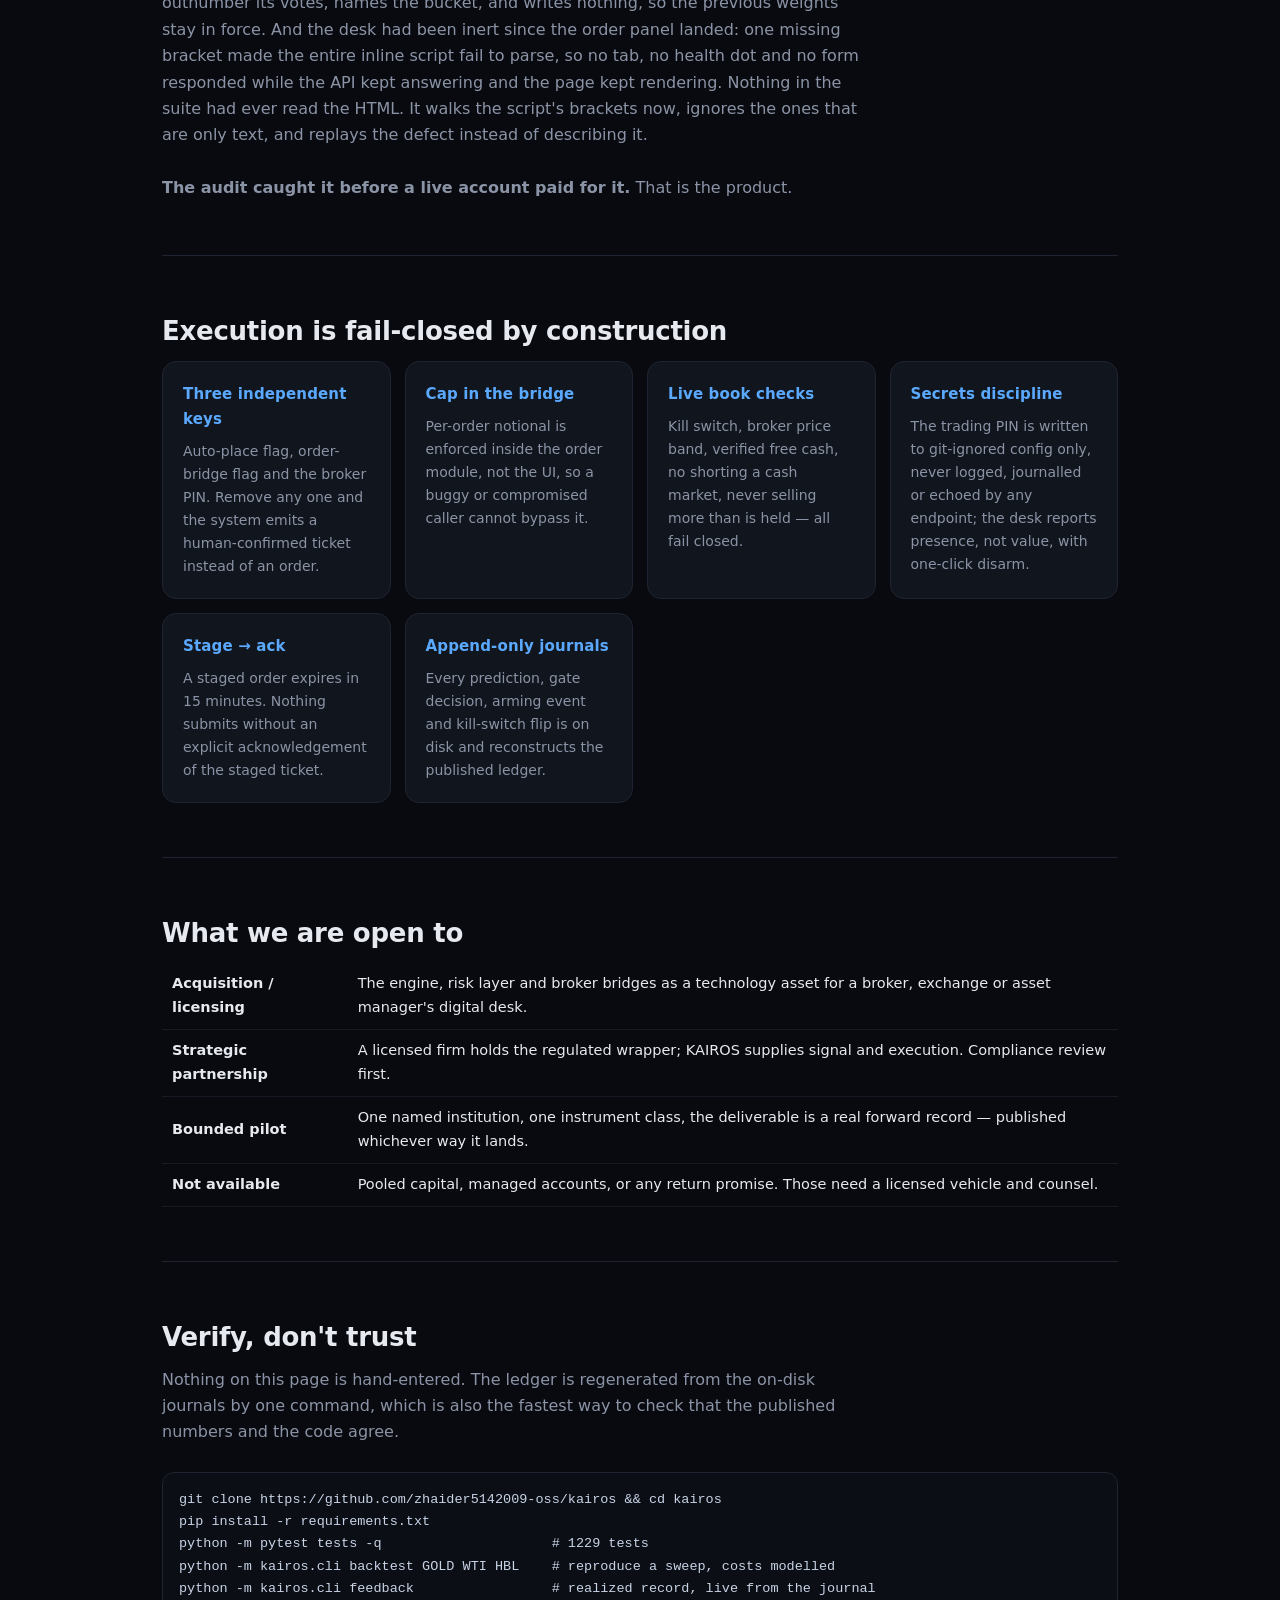
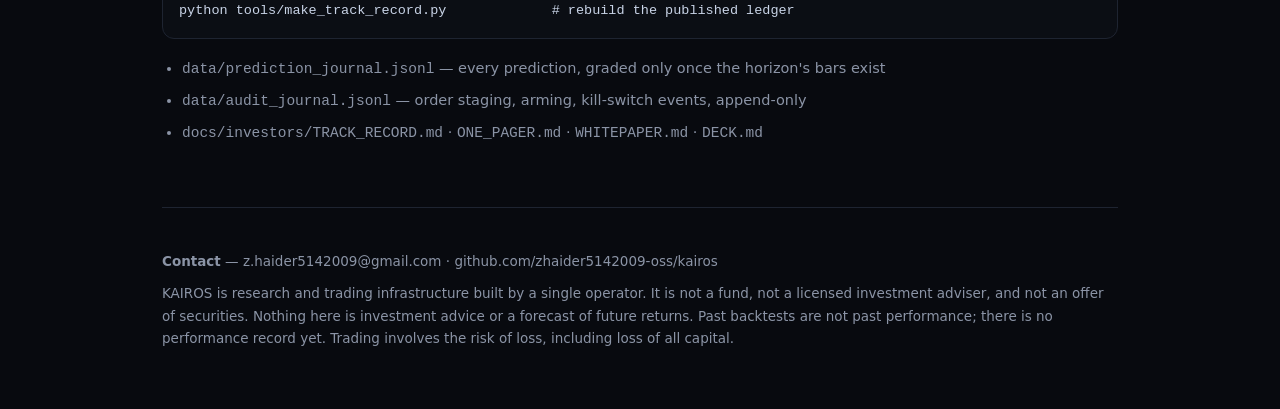
==== commit 21fbedac: "The last gate read an unmeasured day as flat and held exits behind entry brakes RiskGate turned `day" ====
--- a/docs/investors/landing.html
+++ b/docs/investors/landing.html
@@ -68,10 +68,10 @@
 <section>
   <h2>What is actually built</h2>
   <div class="stat">
-    <div><b>20,501</b><small>lines of Python, 45 modules, public</small></div>
+    <div><b>20,535</b><small>lines of Python, 45 modules, public</small></div>
     <div><b>100</b><small>strategies selected per instrument, walk-forward</small></div>
     <div><b>6</b><small>configured council seats; a dead one shrinks the vote</small></div>
-    <div><b>1224</b><small>passing tests, money path included</small></div>
+    <div><b>1229</b><small>passing tests, money path included</small></div>
     <div><b>24/7</b><small>supervised daemon, watchdog, token-gated API</small></div>
   </div>
 </section>
@@ -242,7 +242,7 @@
   numbers and the code agree.</p>
   <pre>git clone https://github.com/zhaider5142009-oss/kairos &amp;&amp; cd kairos
 pip install -r requirements.txt
-python -m pytest tests -q                     # 1224 tests
+python -m pytest tests -q                     # 1229 tests
 python -m kairos.cli backtest GOLD WTI HBL    # reproduce a sweep, costs modelled
 python -m kairos.cli feedback                 # realized record, live from the journal
 python tools/make_track_record.py             # rebuild the published ledger</pre>
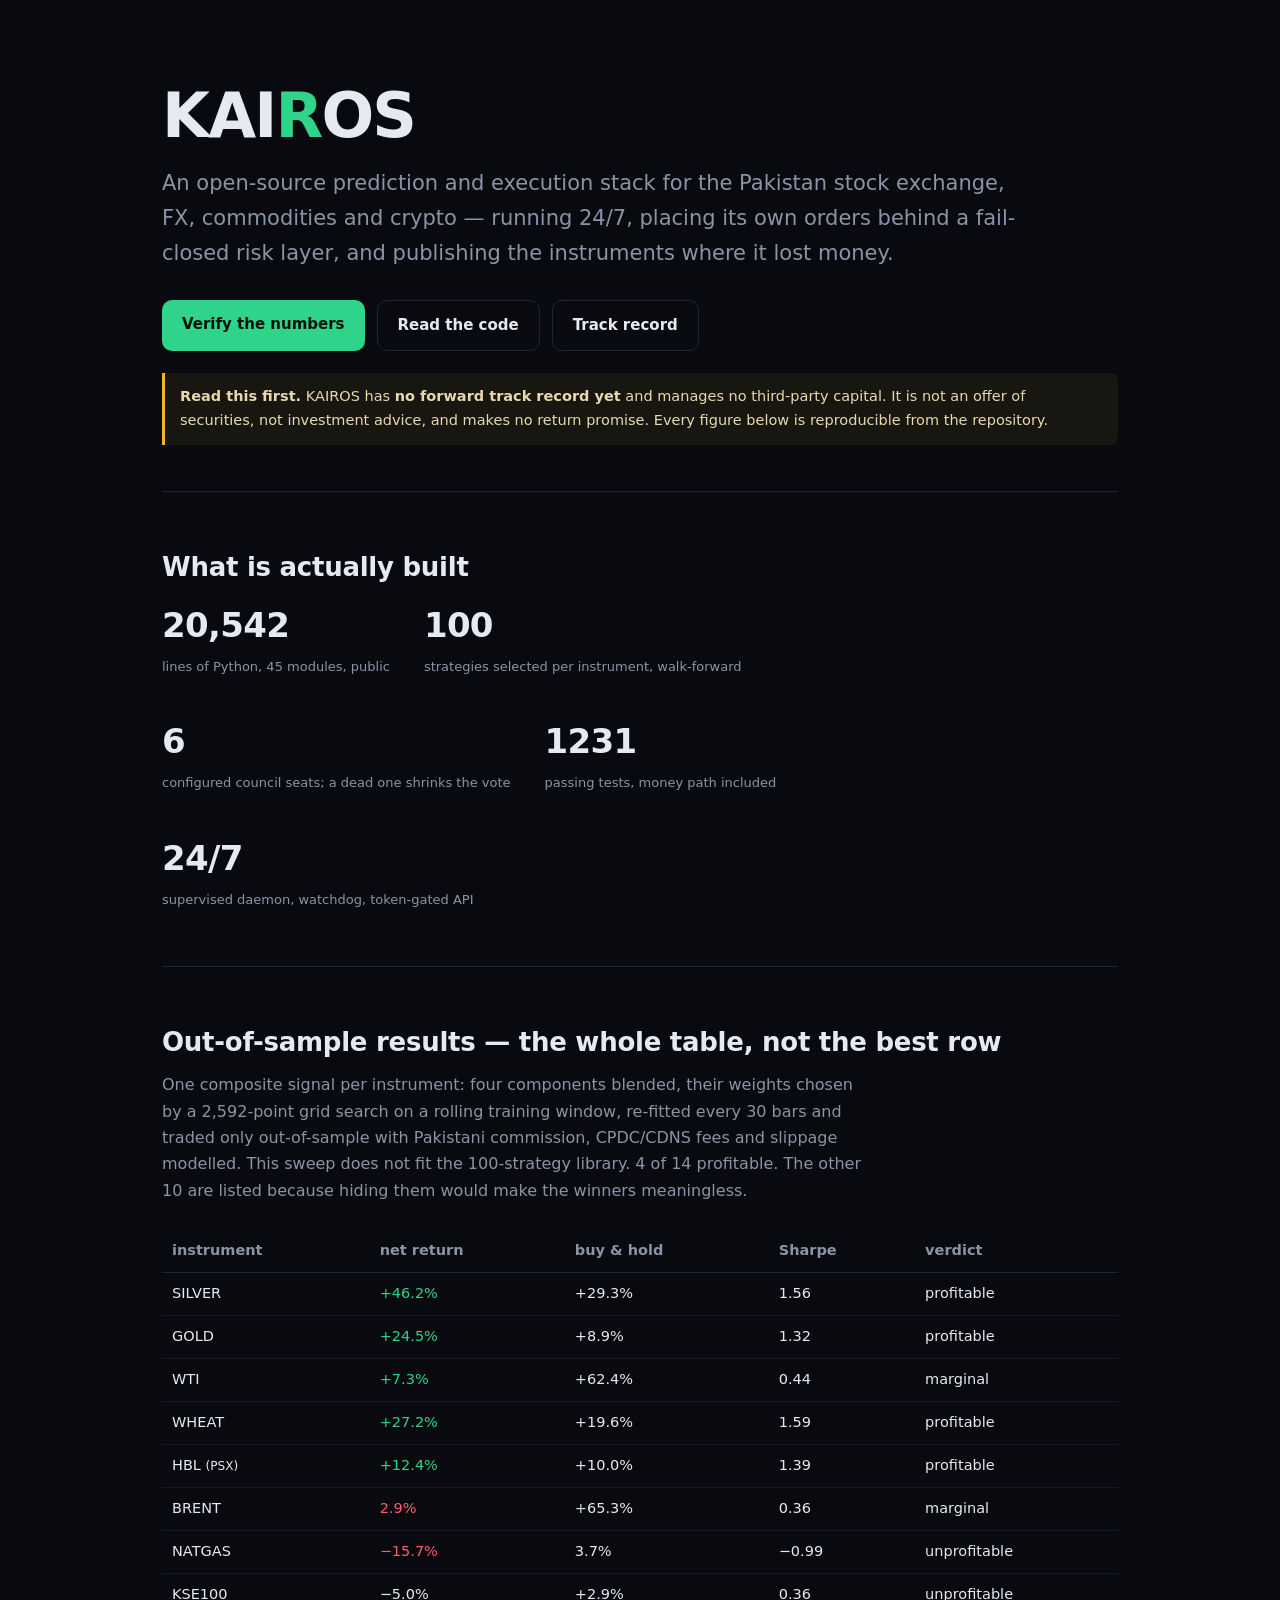
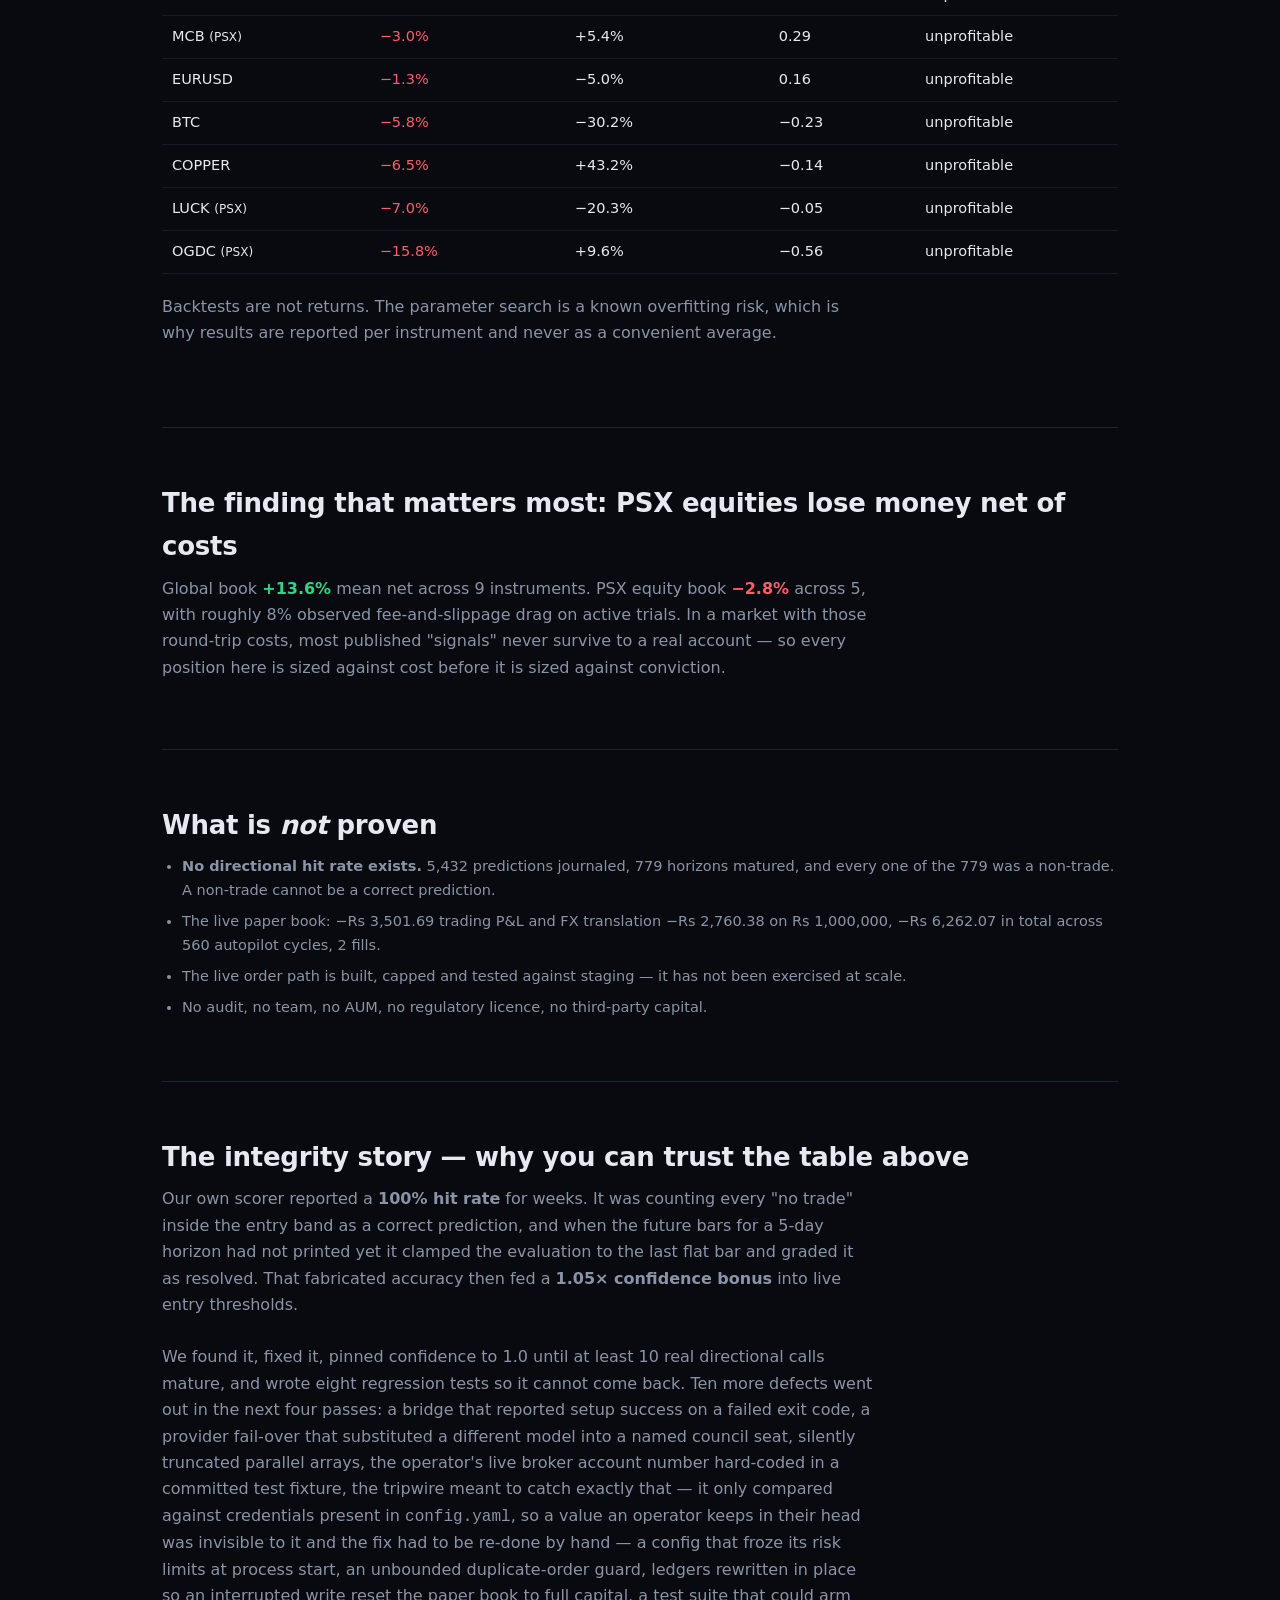
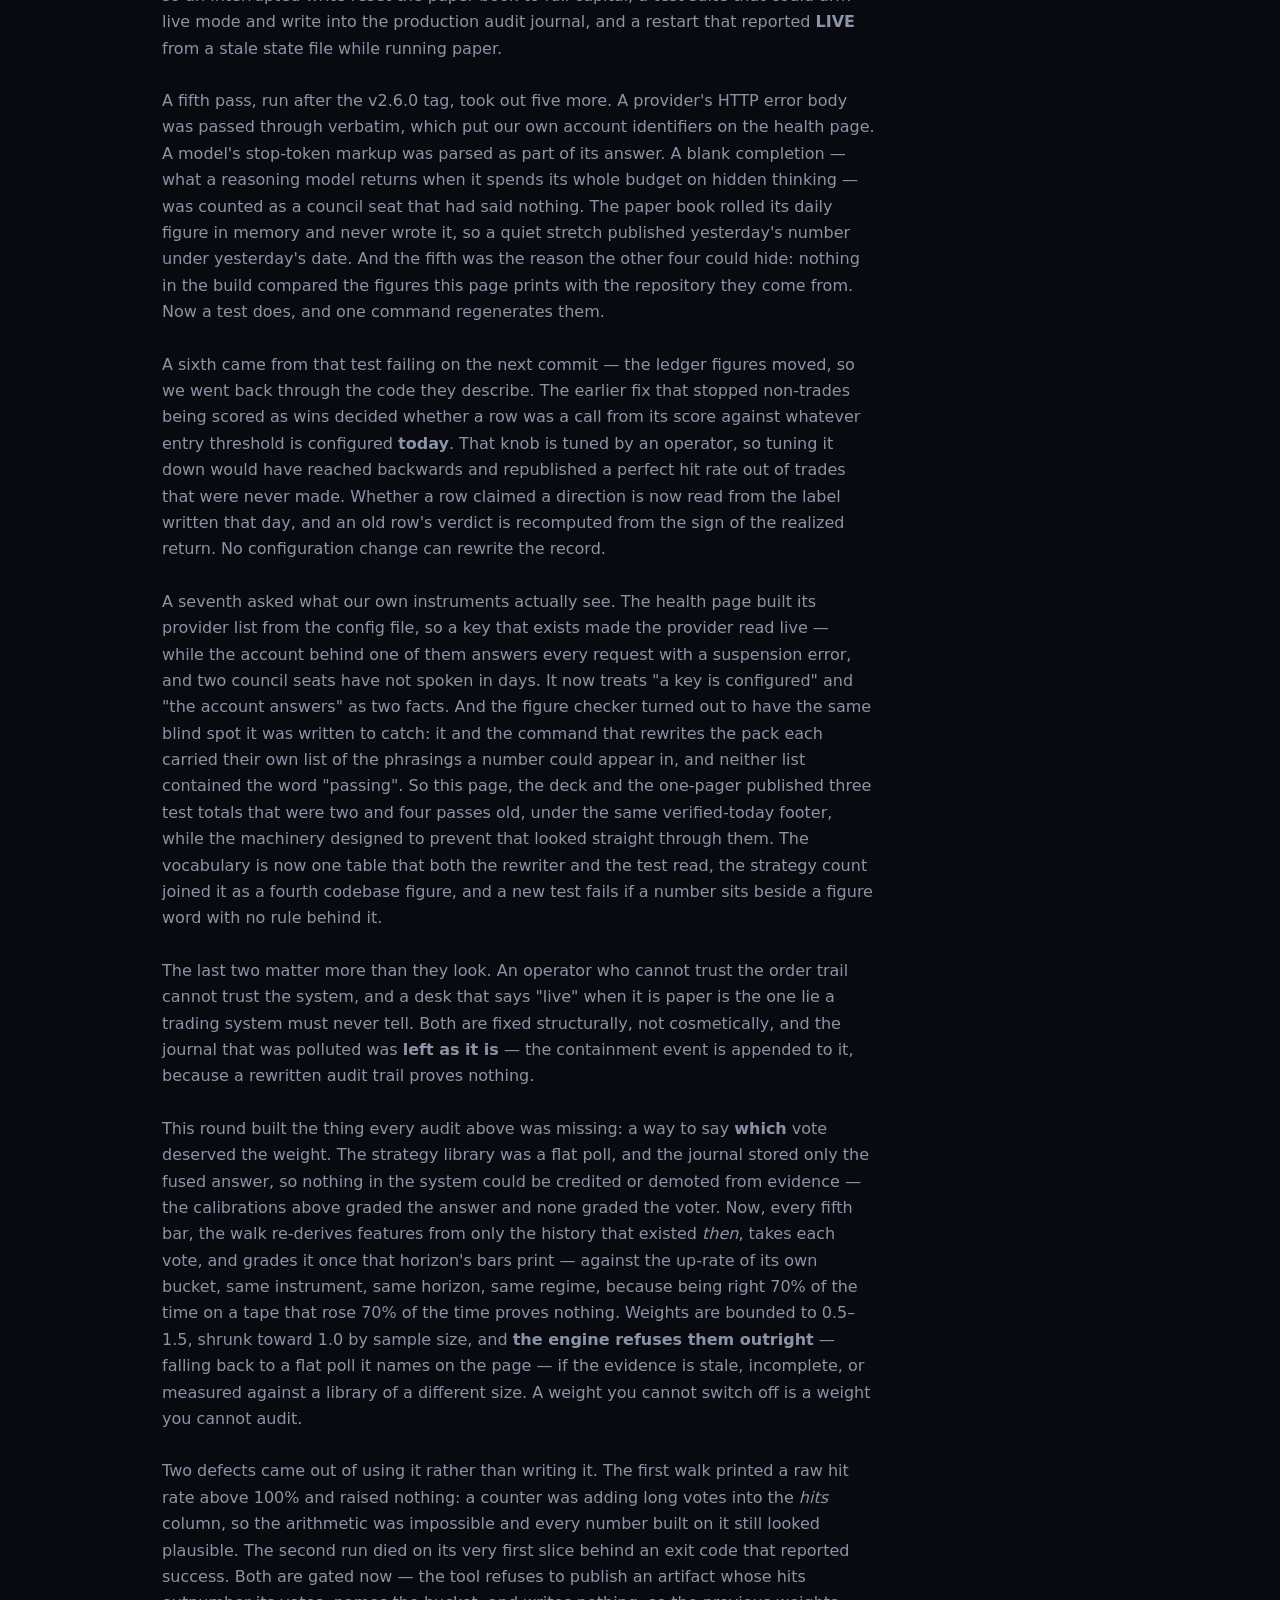
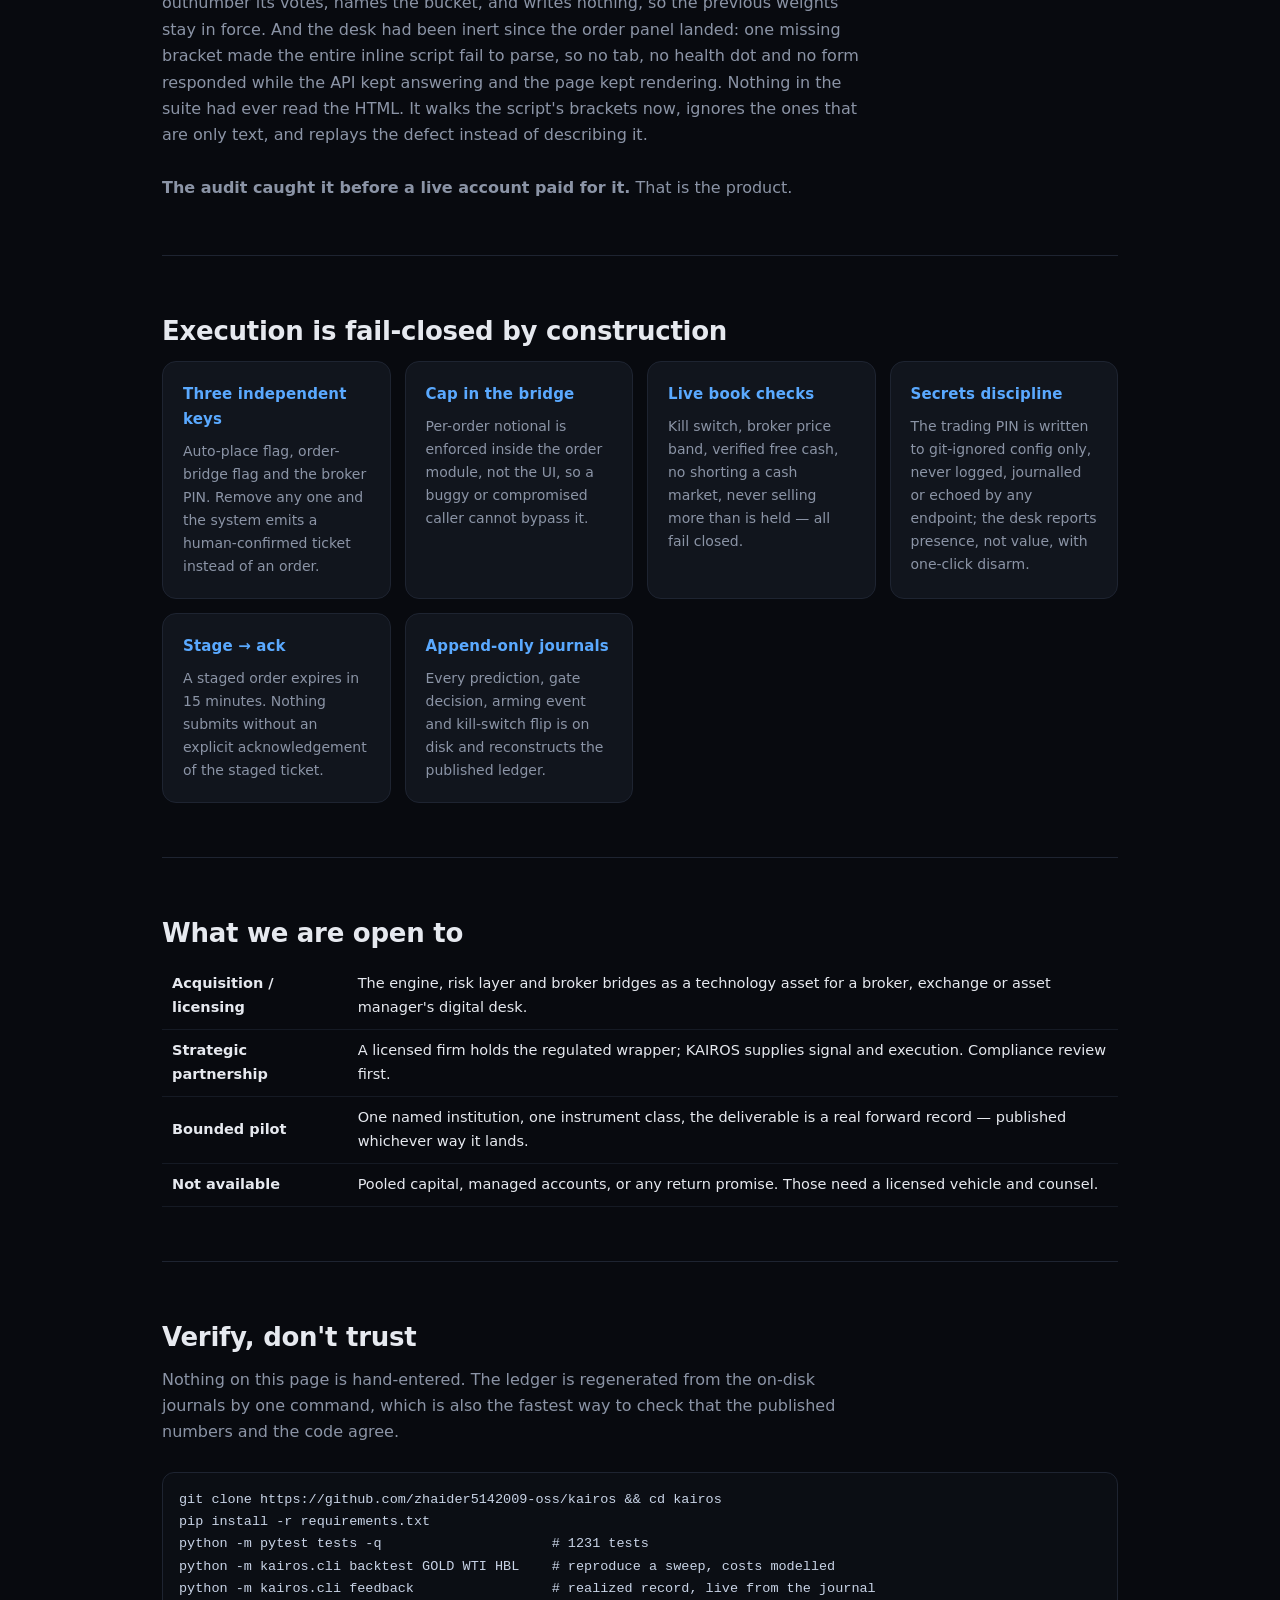
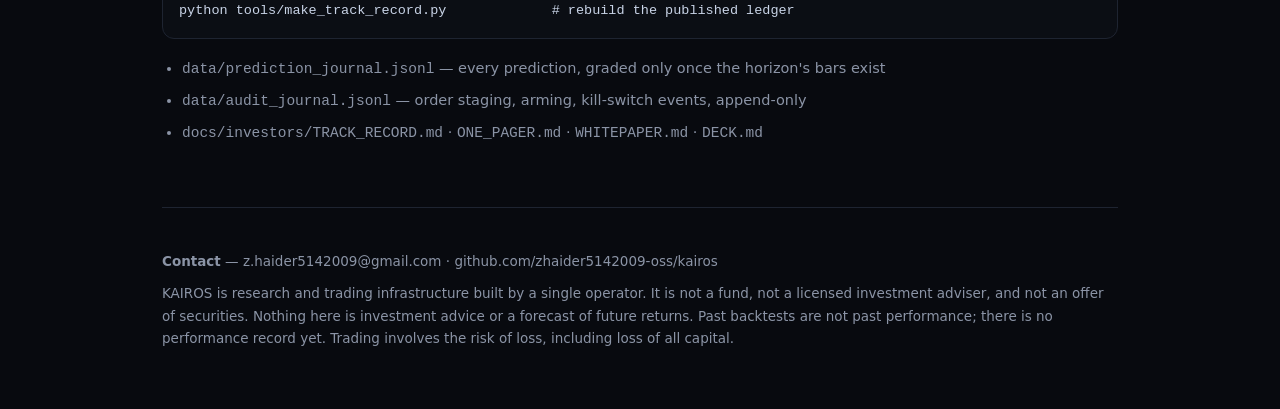
==== commit d519a389: "`status` raised on the one book it exists to explain `acct.get('equity', 0)` hands back a stored Non" ====
--- a/docs/investors/landing.html
+++ b/docs/investors/landing.html
@@ -68,10 +68,10 @@
 <section>
   <h2>What is actually built</h2>
   <div class="stat">
-    <div><b>20,535</b><small>lines of Python, 45 modules, public</small></div>
+    <div><b>20,542</b><small>lines of Python, 45 modules, public</small></div>
     <div><b>100</b><small>strategies selected per instrument, walk-forward</small></div>
     <div><b>6</b><small>configured council seats; a dead one shrinks the vote</small></div>
-    <div><b>1229</b><small>passing tests, money path included</small></div>
+    <div><b>1231</b><small>passing tests, money path included</small></div>
     <div><b>24/7</b><small>supervised daemon, watchdog, token-gated API</small></div>
   </div>
 </section>
@@ -242,7 +242,7 @@
   numbers and the code agree.</p>
   <pre>git clone https://github.com/zhaider5142009-oss/kairos &amp;&amp; cd kairos
 pip install -r requirements.txt
-python -m pytest tests -q                     # 1229 tests
+python -m pytest tests -q                     # 1231 tests
 python -m kairos.cli backtest GOLD WTI HBL    # reproduce a sweep, costs modelled
 python -m kairos.cli feedback                 # realized record, live from the journal
 python tools/make_track_record.py             # rebuild the published ledger</pre>
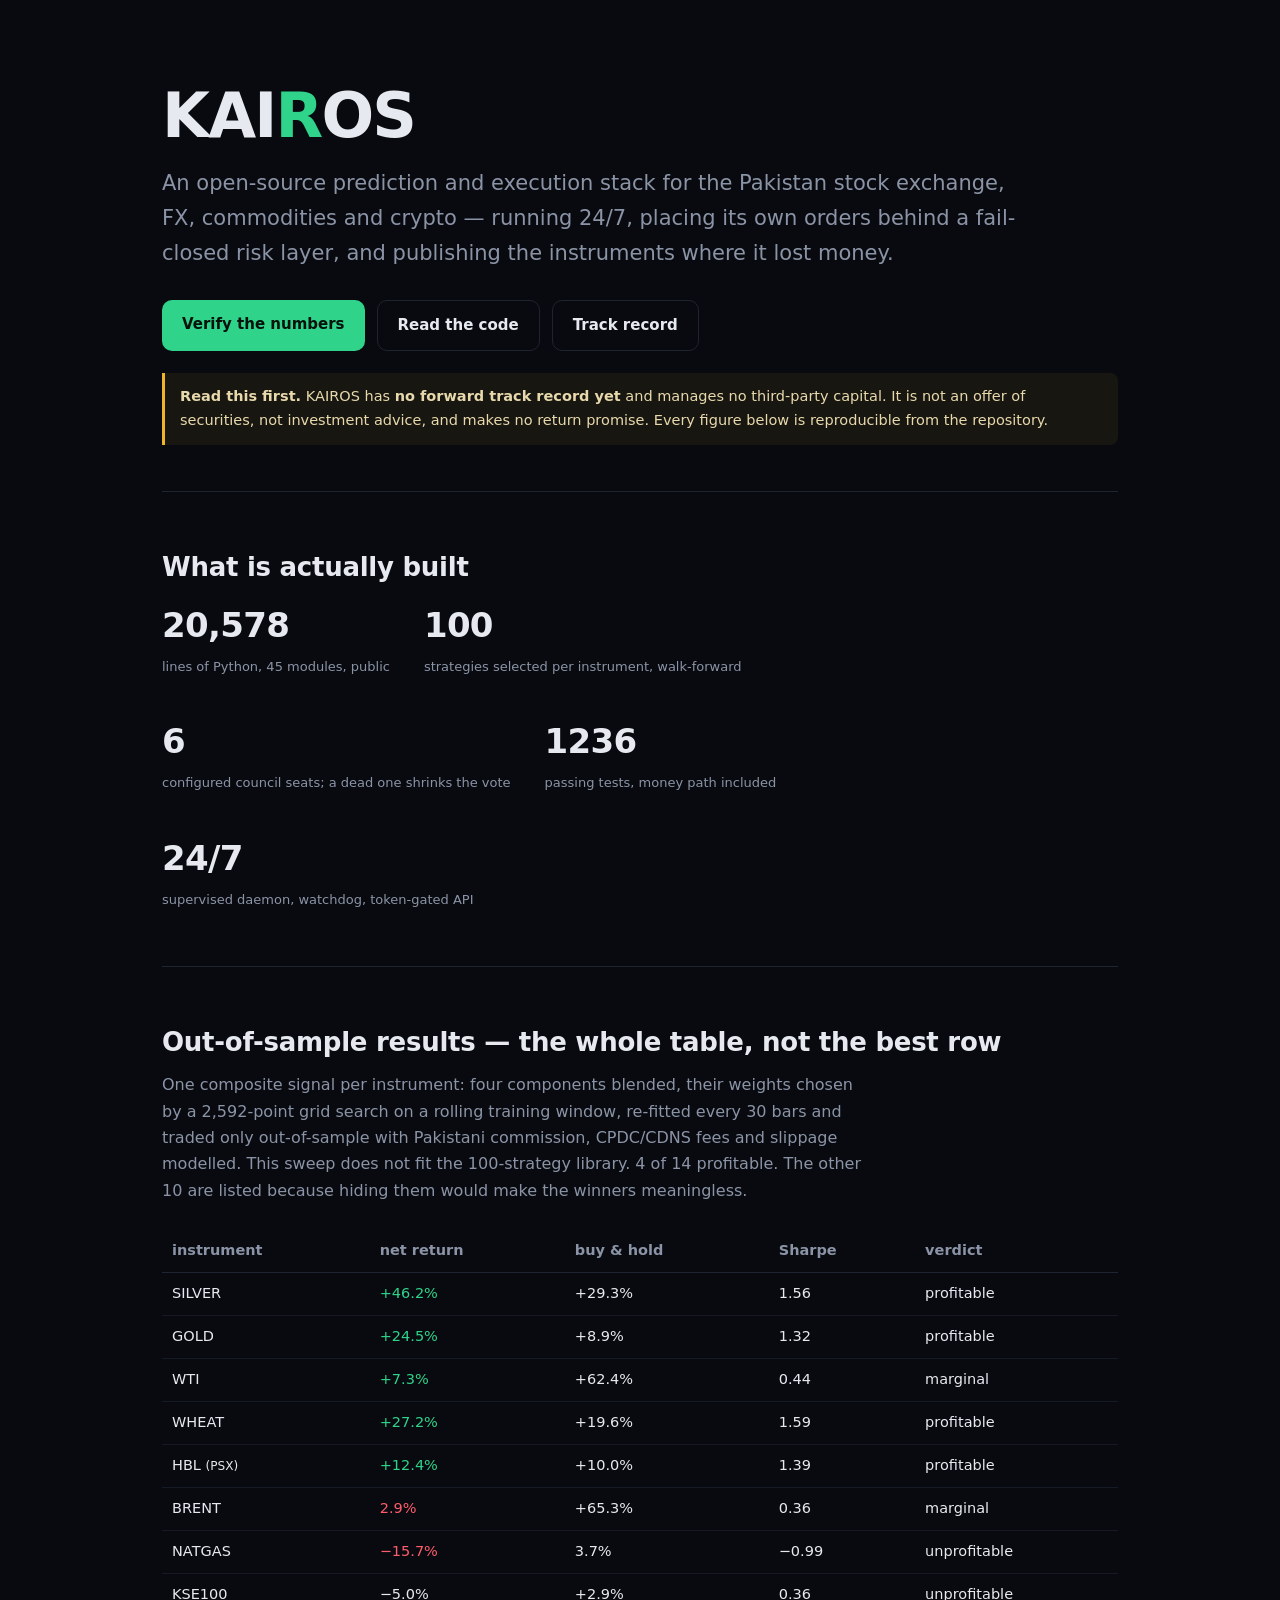
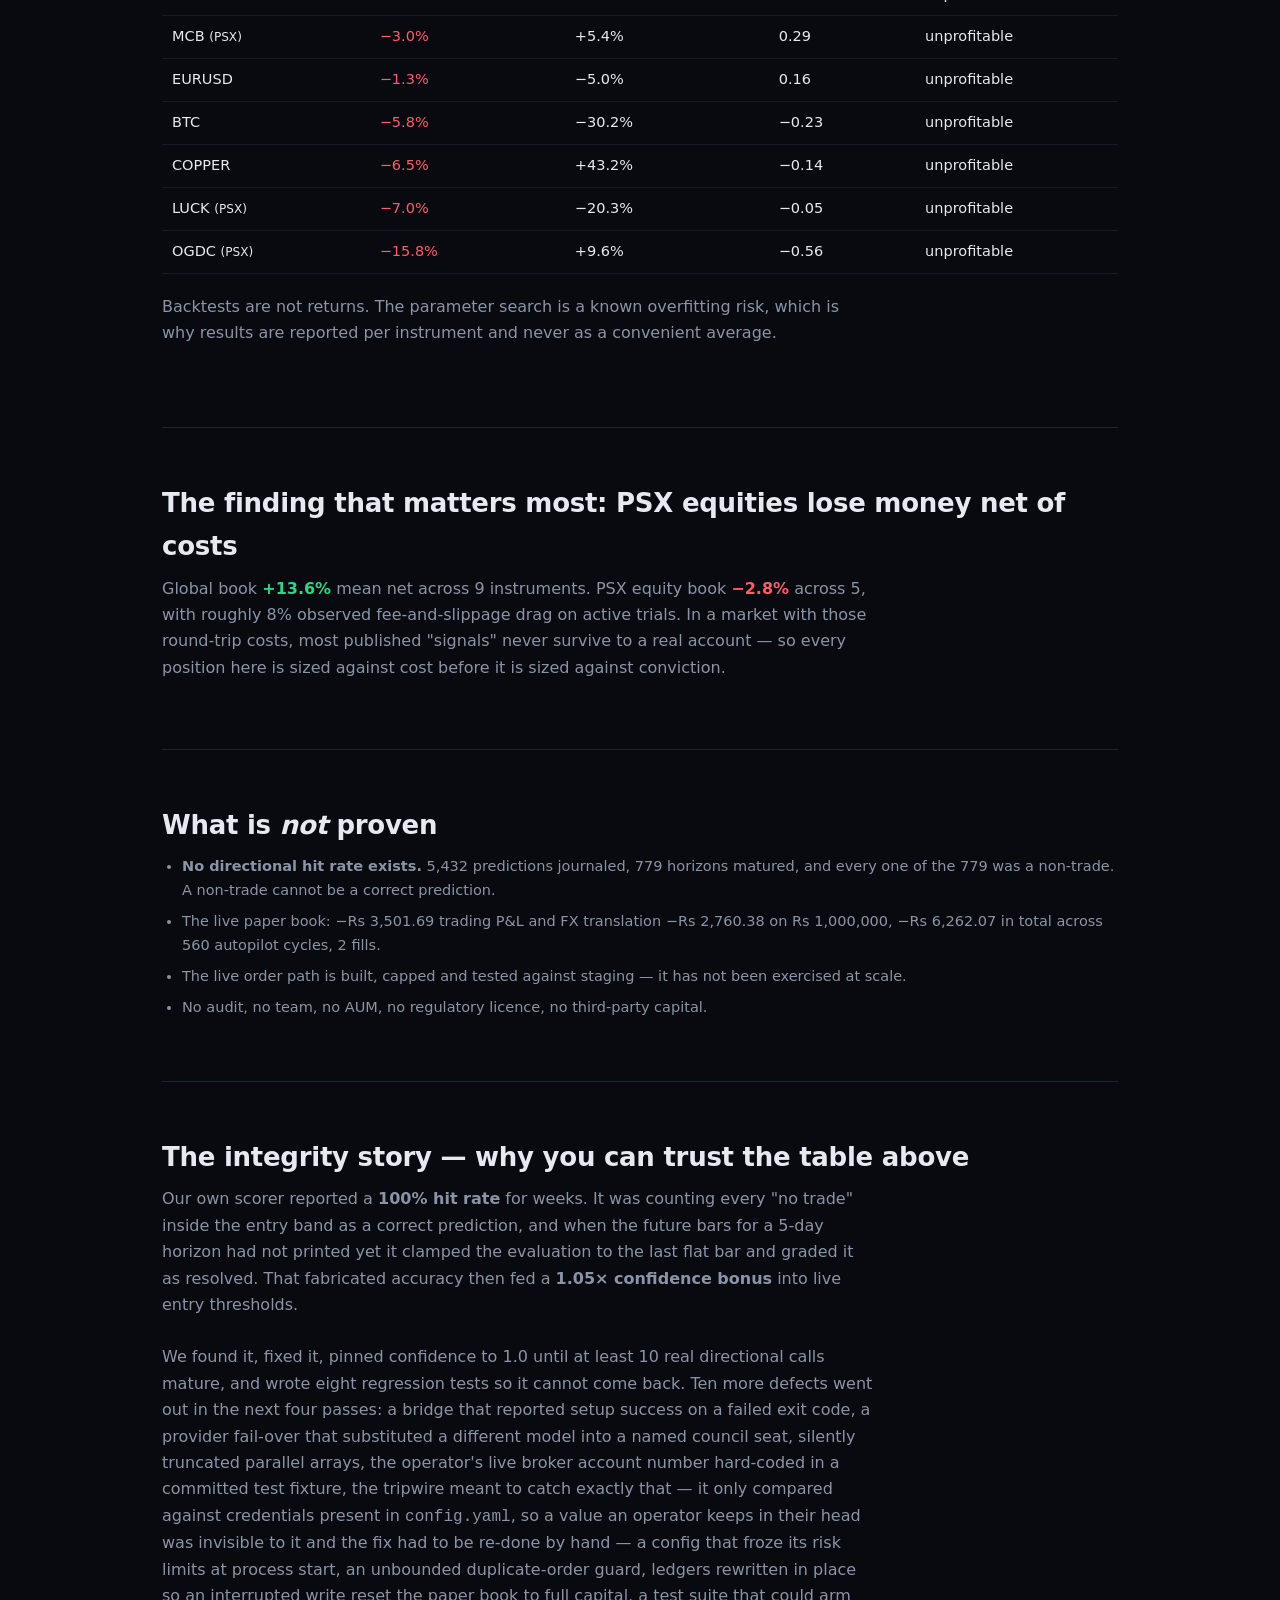
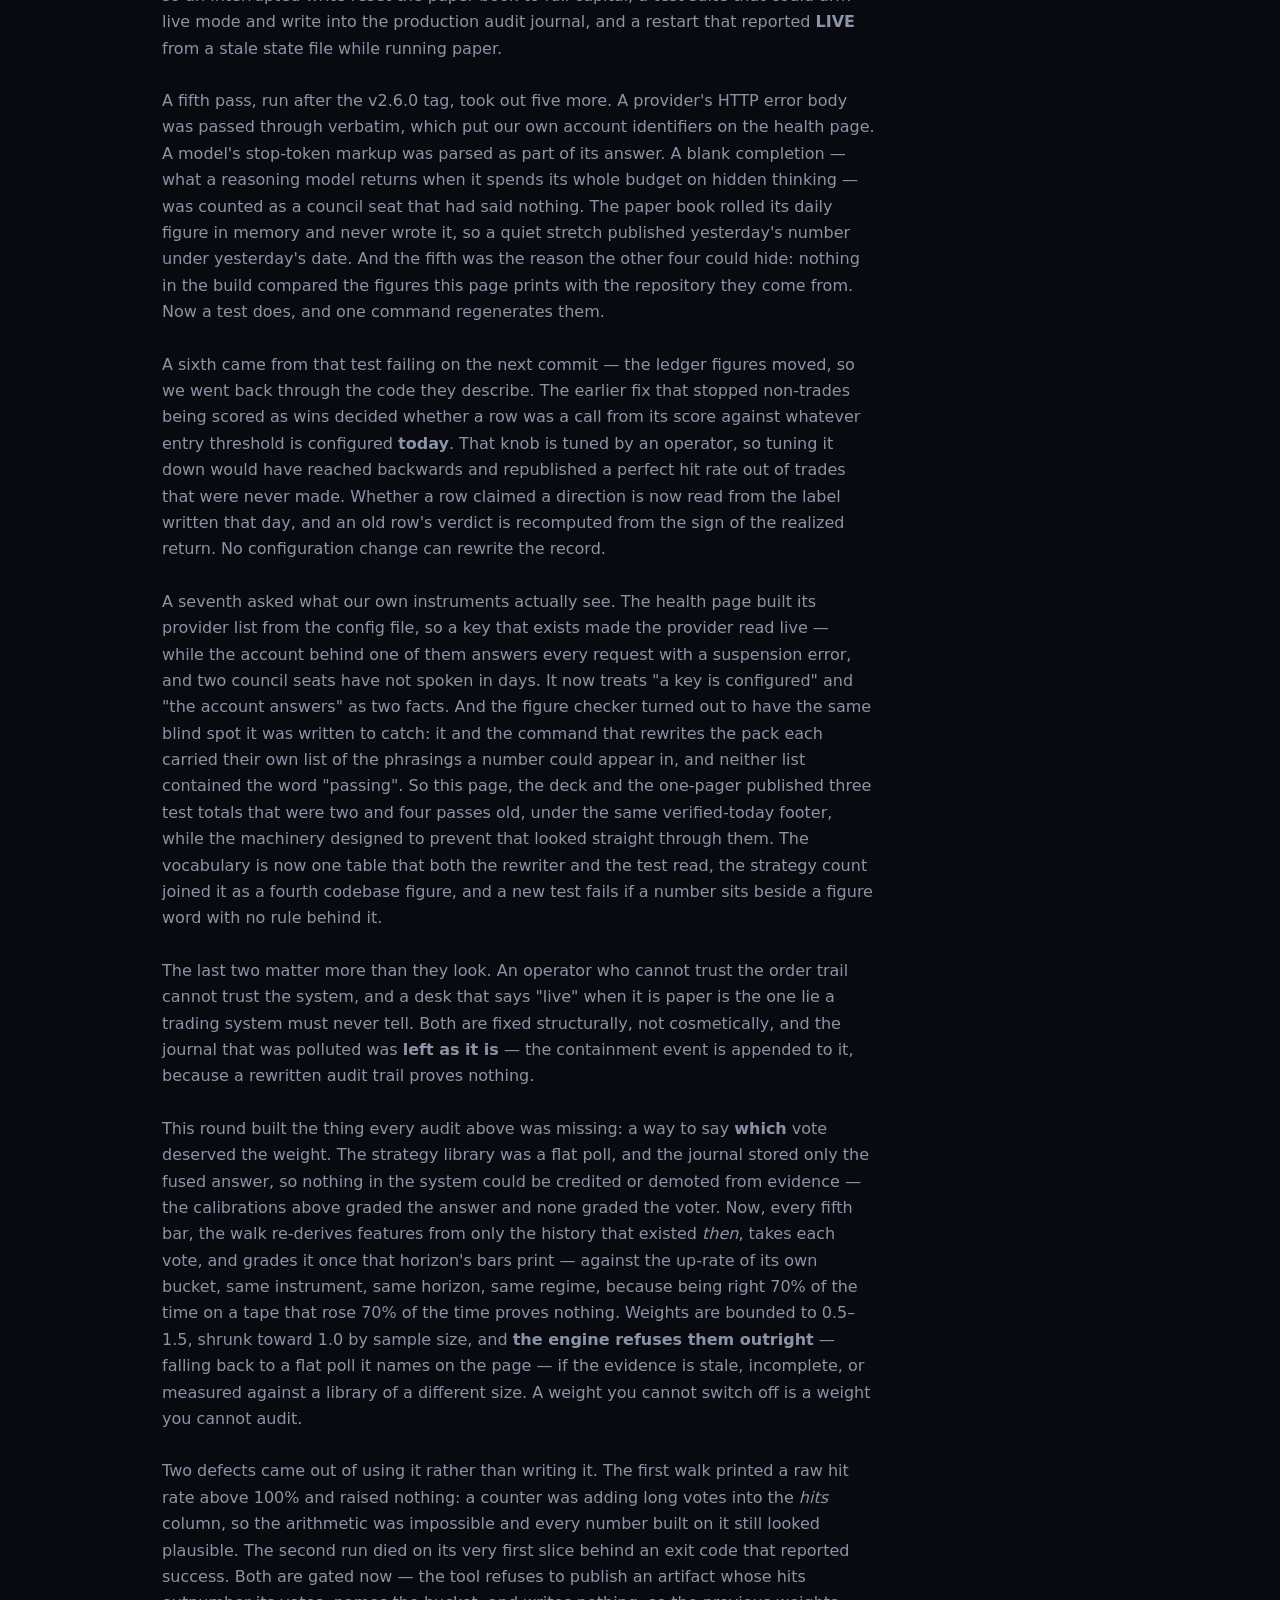
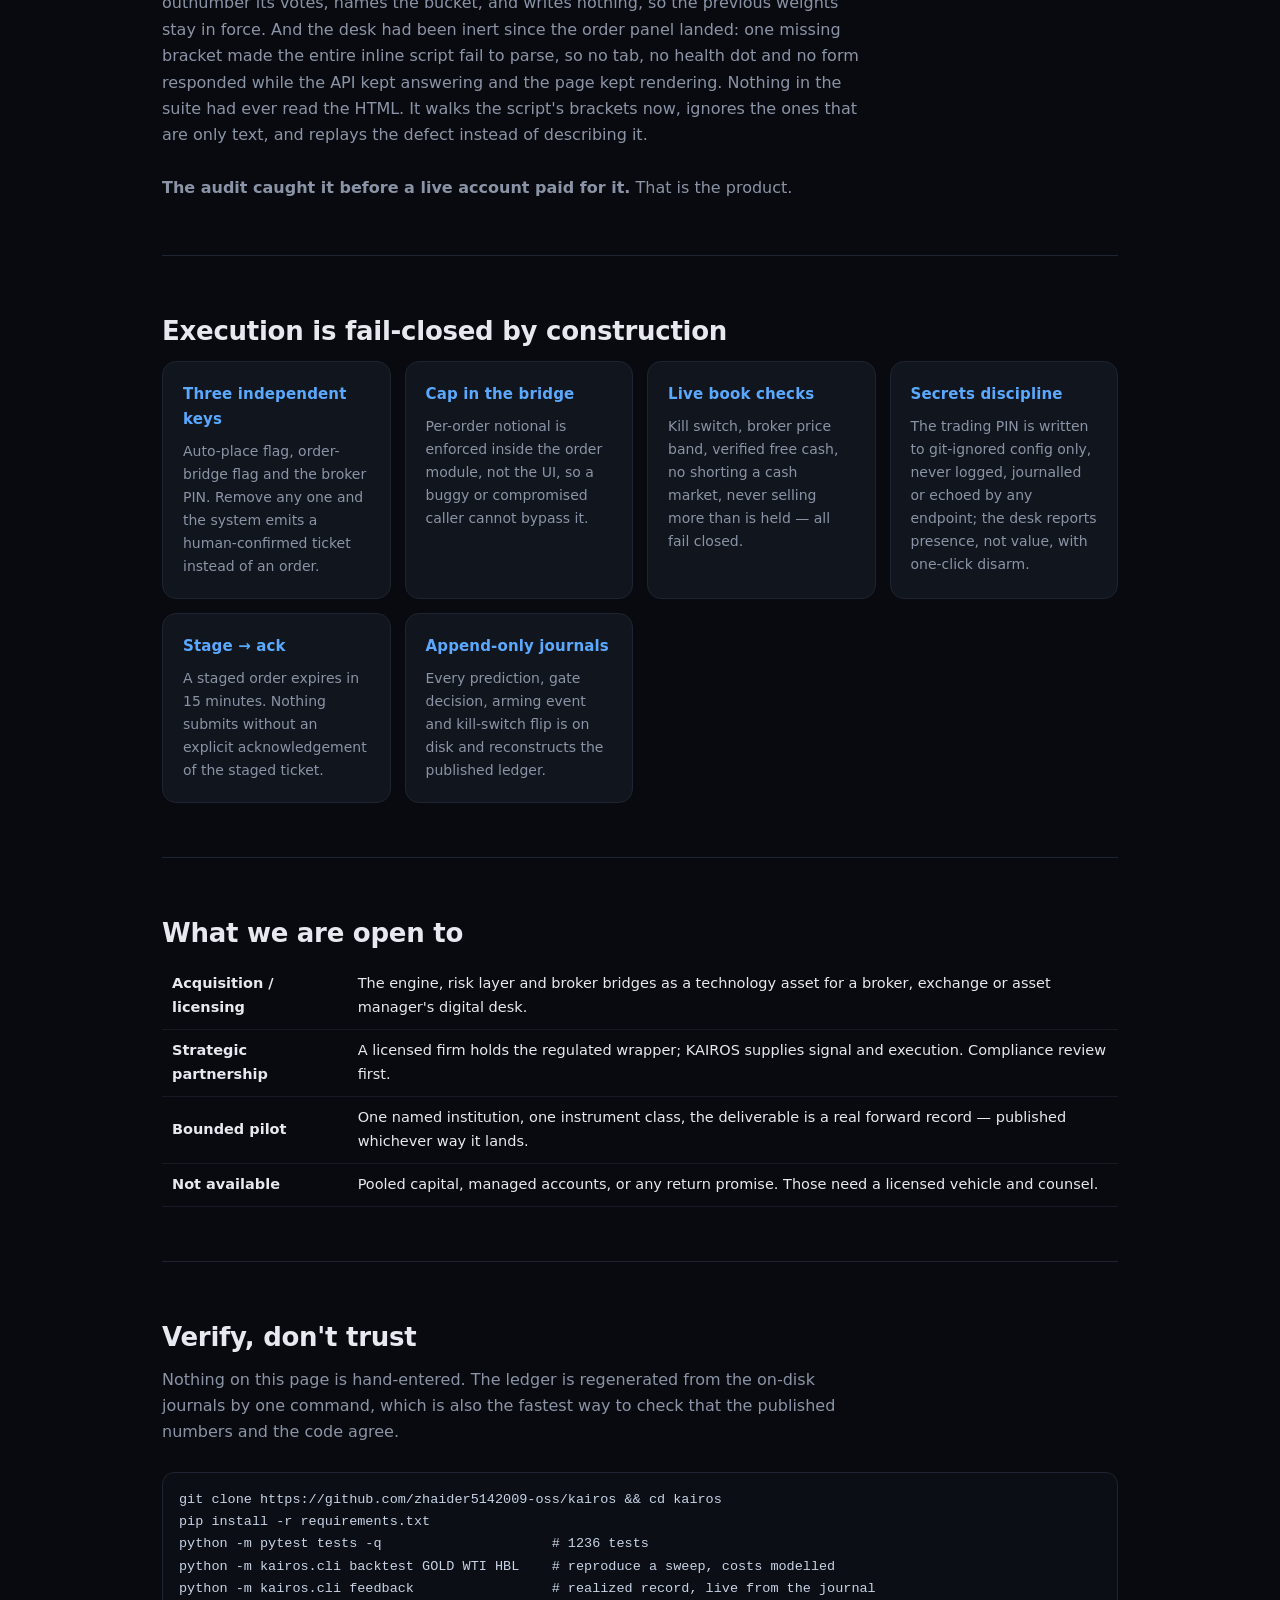
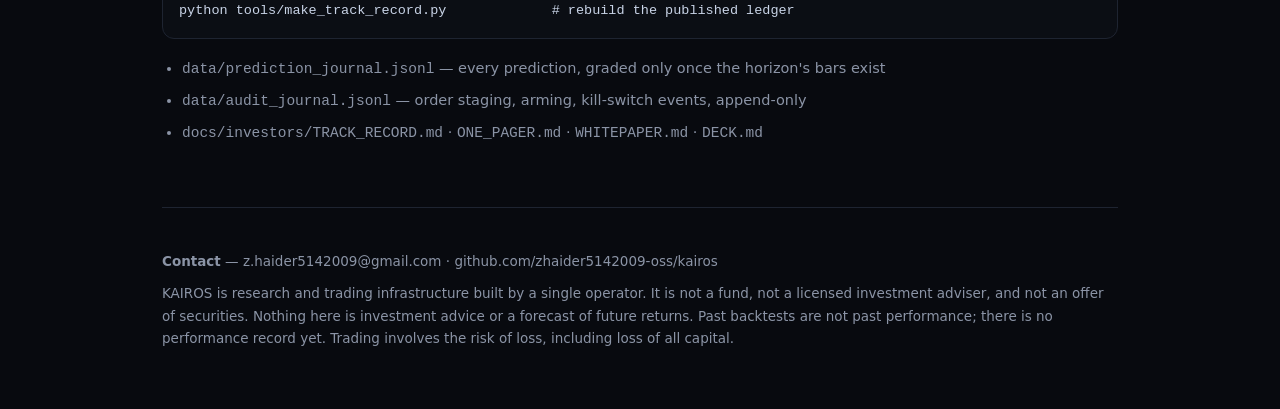
==== commit 1e435bc1: "An unpriced holding printed as a flat one on all three screens When the engine could not price a liv" ====
--- a/docs/investors/landing.html
+++ b/docs/investors/landing.html
@@ -68,10 +68,10 @@
 <section>
   <h2>What is actually built</h2>
   <div class="stat">
-    <div><b>20,542</b><small>lines of Python, 45 modules, public</small></div>
+    <div><b>20,578</b><small>lines of Python, 45 modules, public</small></div>
     <div><b>100</b><small>strategies selected per instrument, walk-forward</small></div>
     <div><b>6</b><small>configured council seats; a dead one shrinks the vote</small></div>
-    <div><b>1231</b><small>passing tests, money path included</small></div>
+    <div><b>1236</b><small>passing tests, money path included</small></div>
     <div><b>24/7</b><small>supervised daemon, watchdog, token-gated API</small></div>
   </div>
 </section>
@@ -242,7 +242,7 @@
   numbers and the code agree.</p>
   <pre>git clone https://github.com/zhaider5142009-oss/kairos &amp;&amp; cd kairos
 pip install -r requirements.txt
-python -m pytest tests -q                     # 1231 tests
+python -m pytest tests -q                     # 1236 tests
 python -m kairos.cli backtest GOLD WTI HBL    # reproduce a sweep, costs modelled
 python -m kairos.cli feedback                 # realized record, live from the journal
 python tools/make_track_record.py             # rebuild the published ledger</pre>
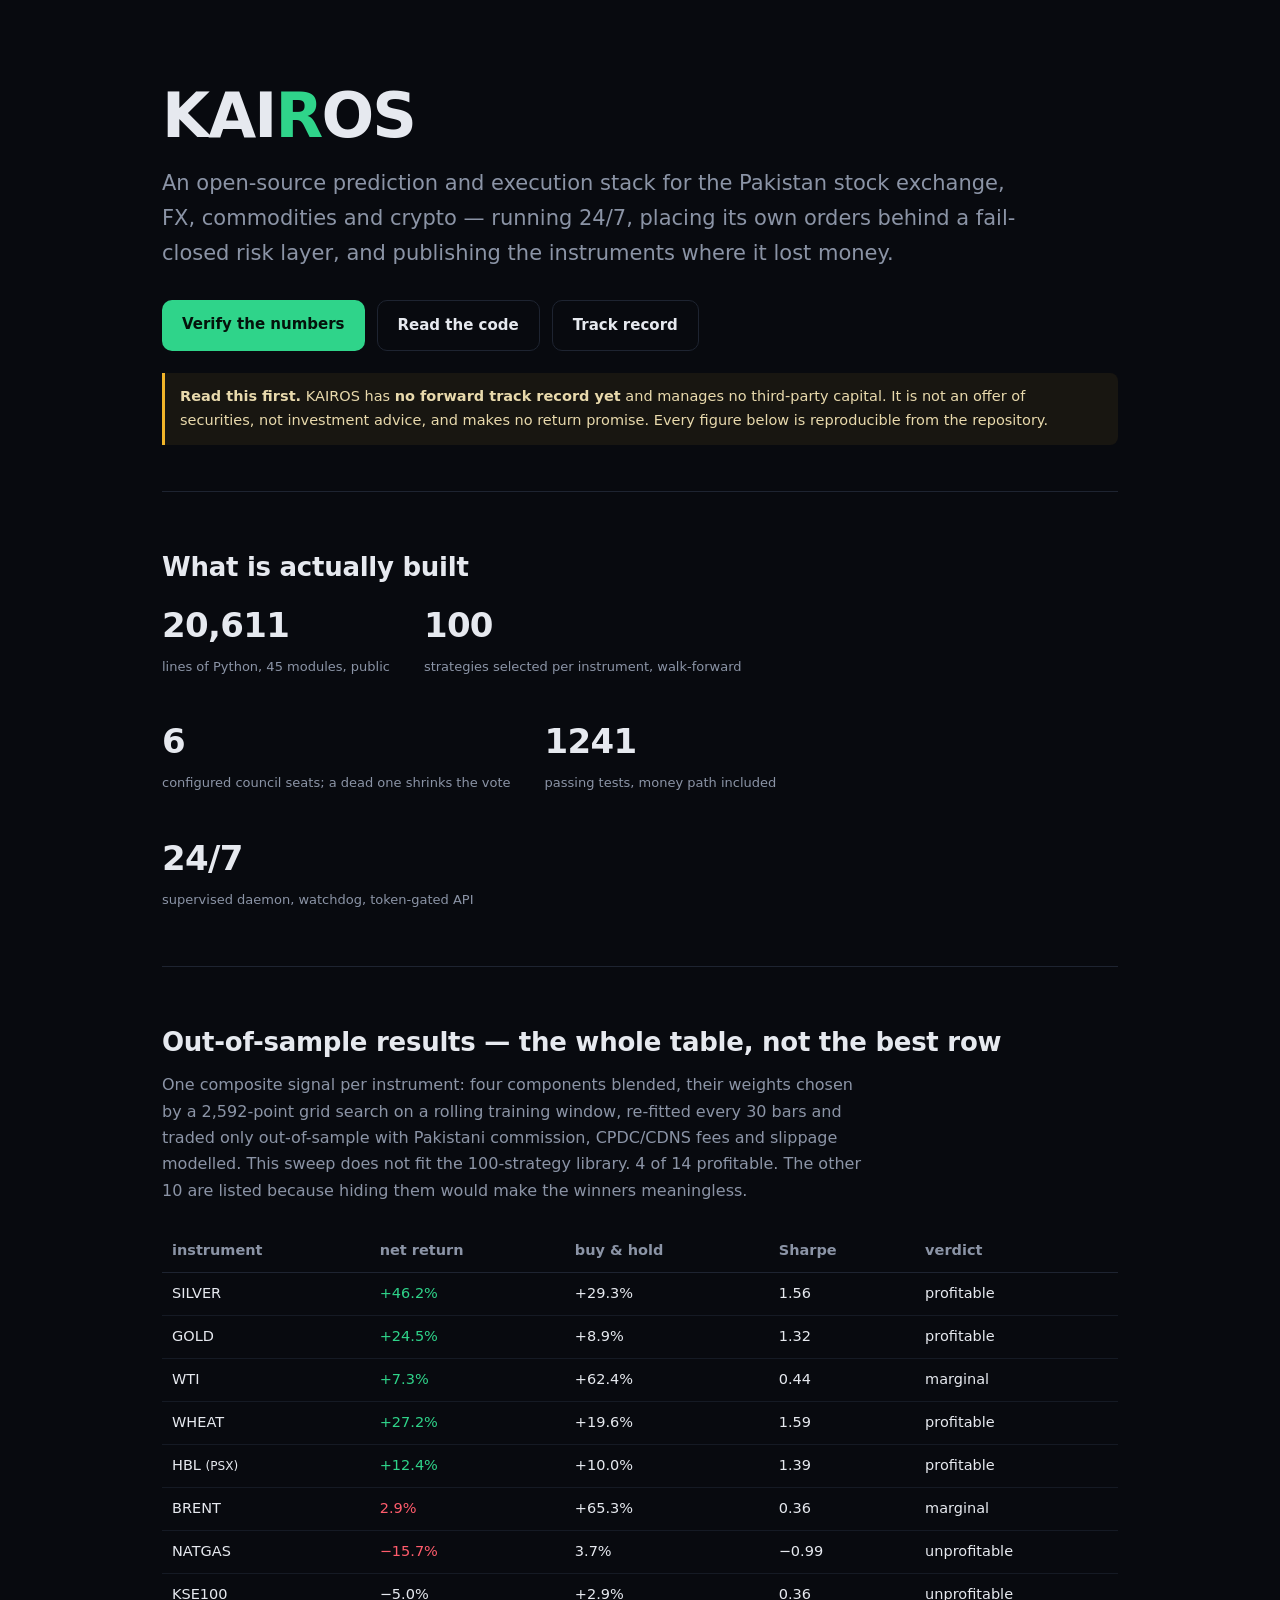
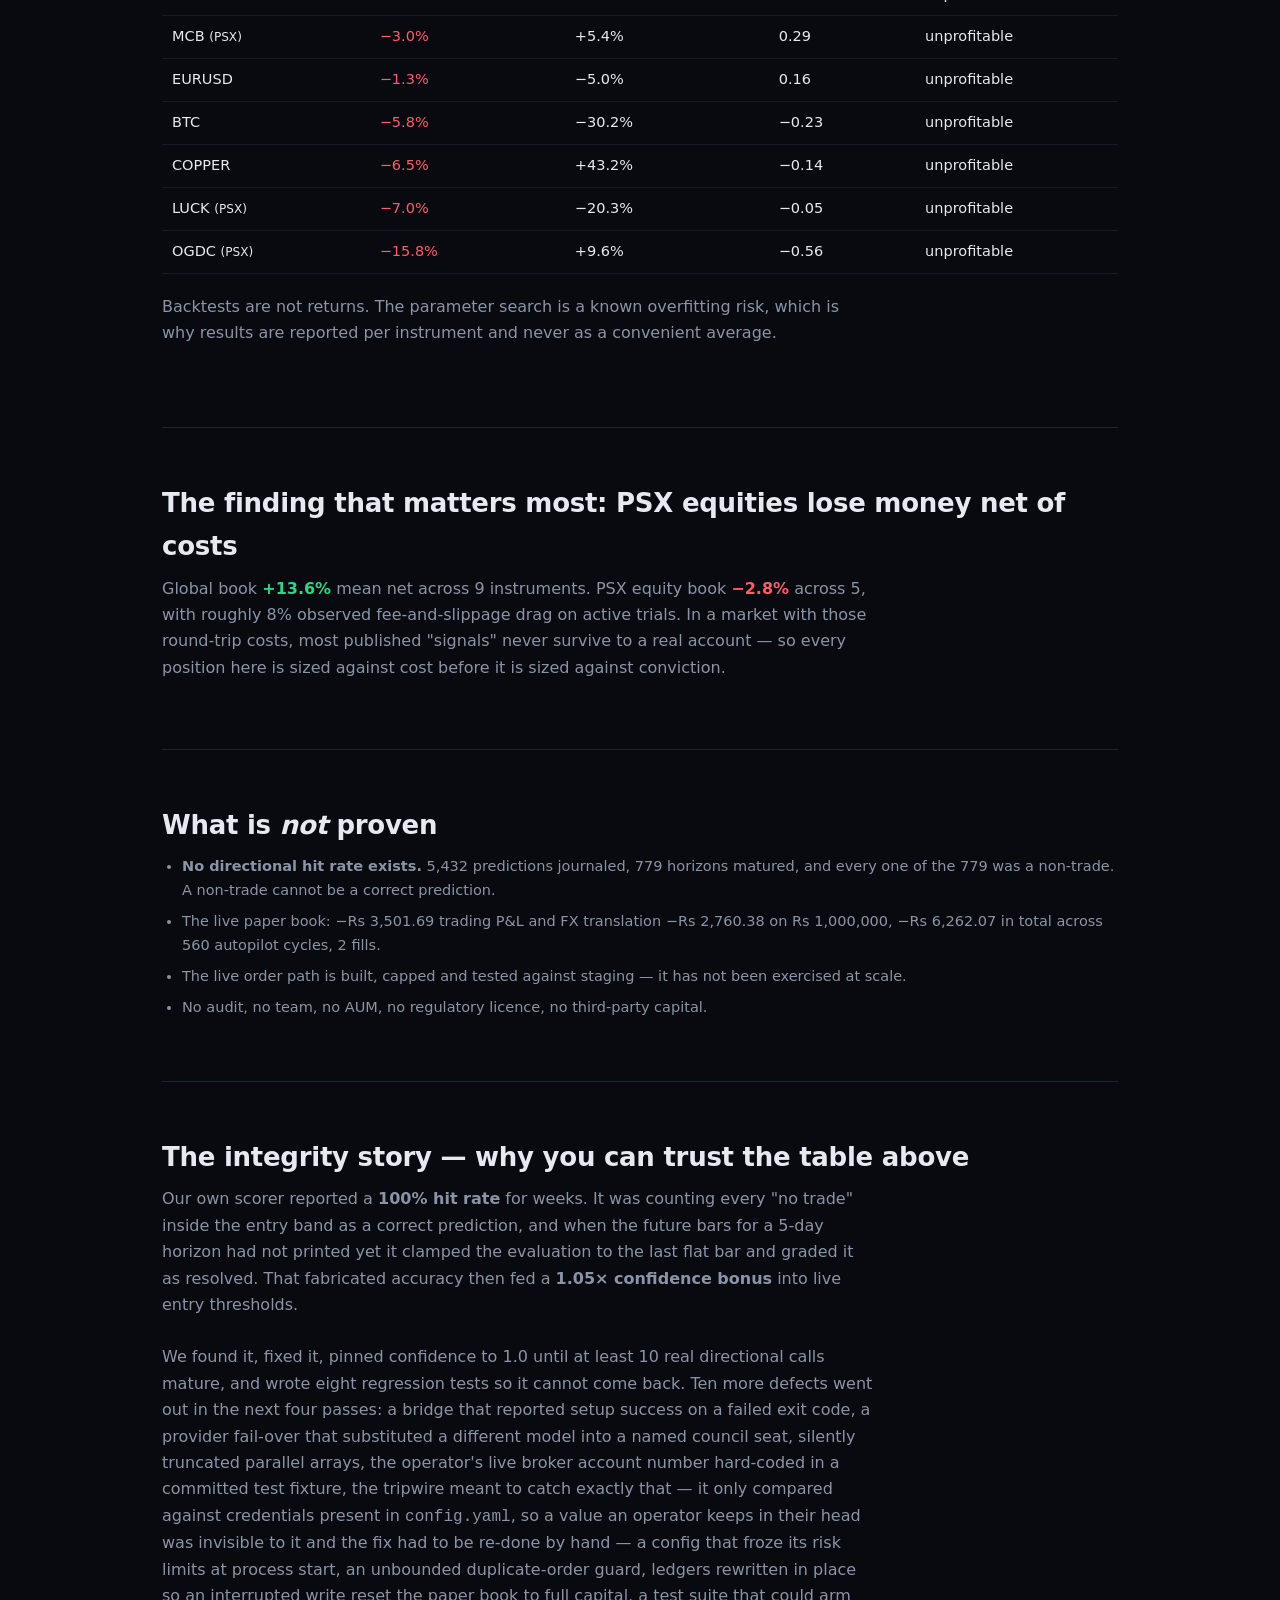
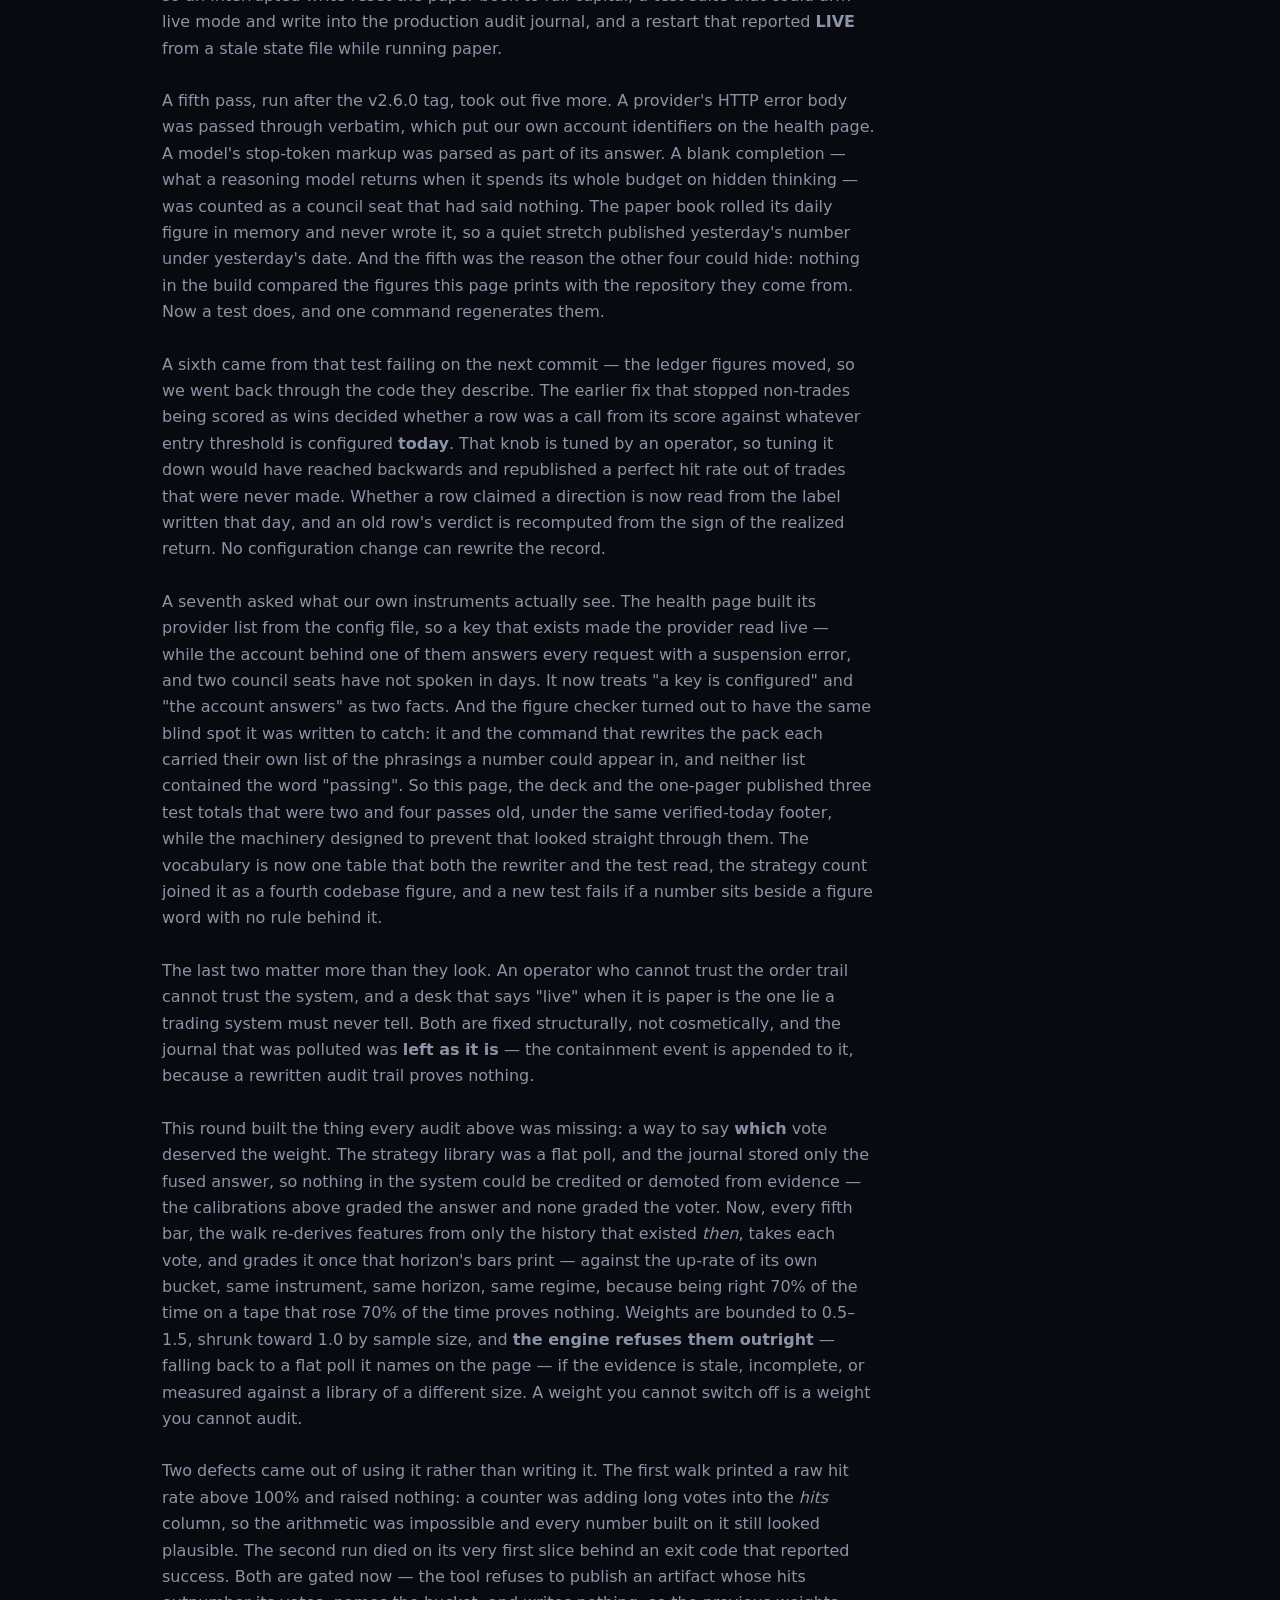
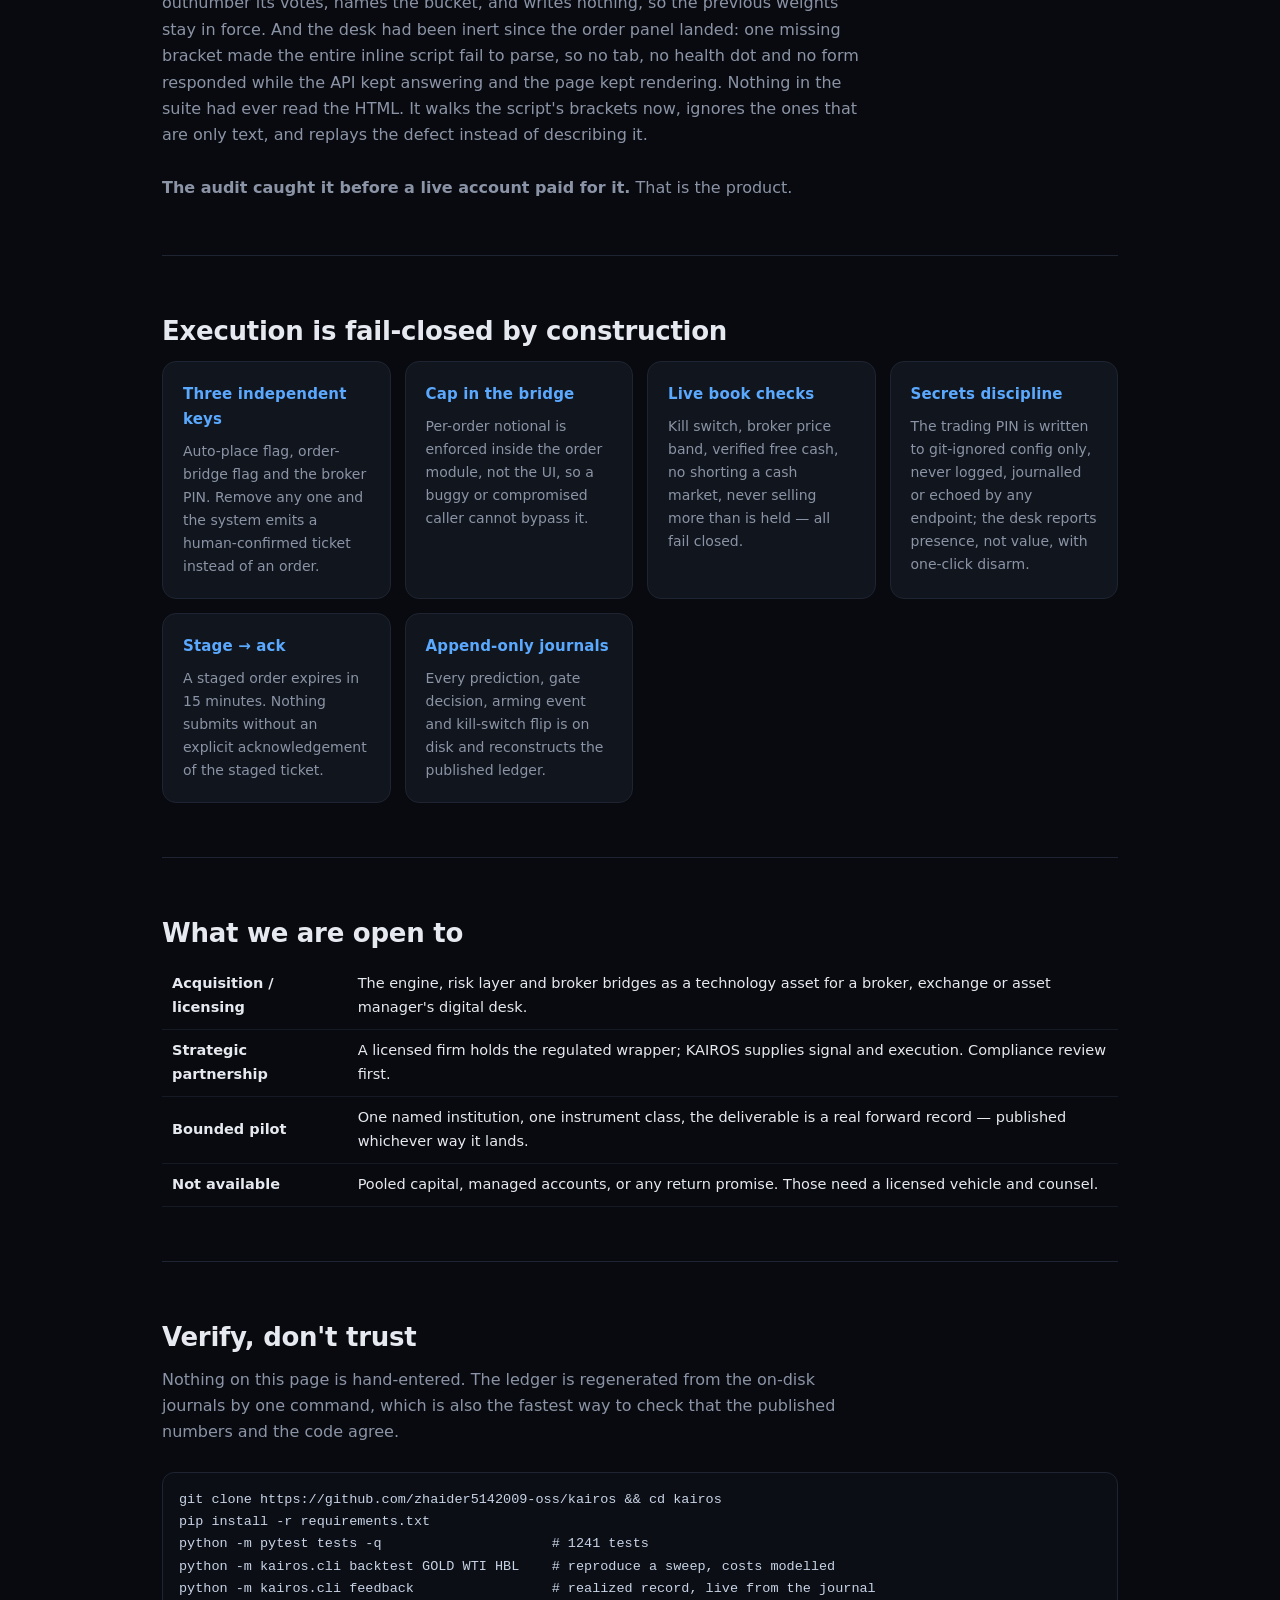
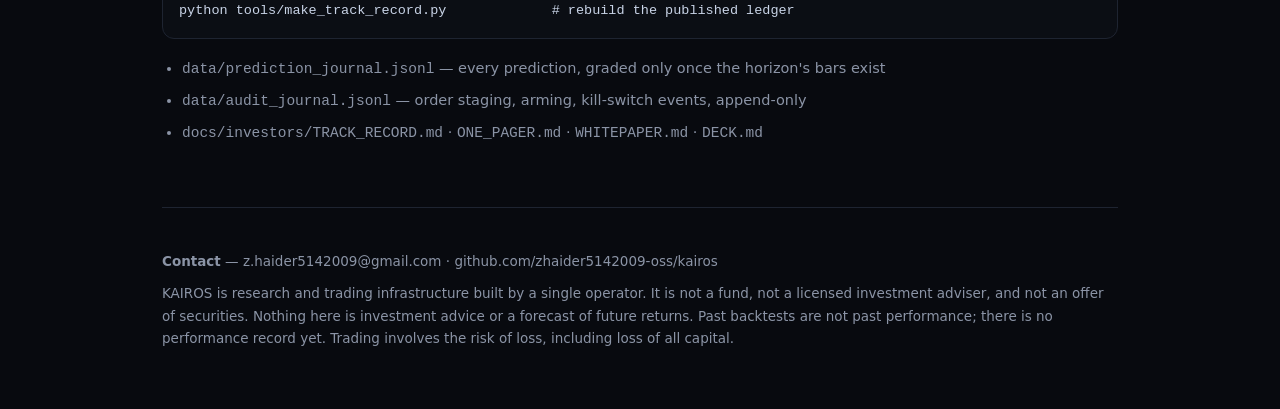
==== commit b6650d41: "A position dropped from the watchlist kept a stop nothing was evaluating Every exit — hard stop, tar" ====
--- a/docs/investors/landing.html
+++ b/docs/investors/landing.html
@@ -68,10 +68,10 @@
 <section>
   <h2>What is actually built</h2>
   <div class="stat">
-    <div><b>20,578</b><small>lines of Python, 45 modules, public</small></div>
+    <div><b>20,611</b><small>lines of Python, 45 modules, public</small></div>
     <div><b>100</b><small>strategies selected per instrument, walk-forward</small></div>
     <div><b>6</b><small>configured council seats; a dead one shrinks the vote</small></div>
-    <div><b>1236</b><small>passing tests, money path included</small></div>
+    <div><b>1241</b><small>passing tests, money path included</small></div>
     <div><b>24/7</b><small>supervised daemon, watchdog, token-gated API</small></div>
   </div>
 </section>
@@ -242,7 +242,7 @@
   numbers and the code agree.</p>
   <pre>git clone https://github.com/zhaider5142009-oss/kairos &amp;&amp; cd kairos
 pip install -r requirements.txt
-python -m pytest tests -q                     # 1236 tests
+python -m pytest tests -q                     # 1241 tests
 python -m kairos.cli backtest GOLD WTI HBL    # reproduce a sweep, costs modelled
 python -m kairos.cli feedback                 # realized record, live from the journal
 python tools/make_track_record.py             # rebuild the published ledger</pre>
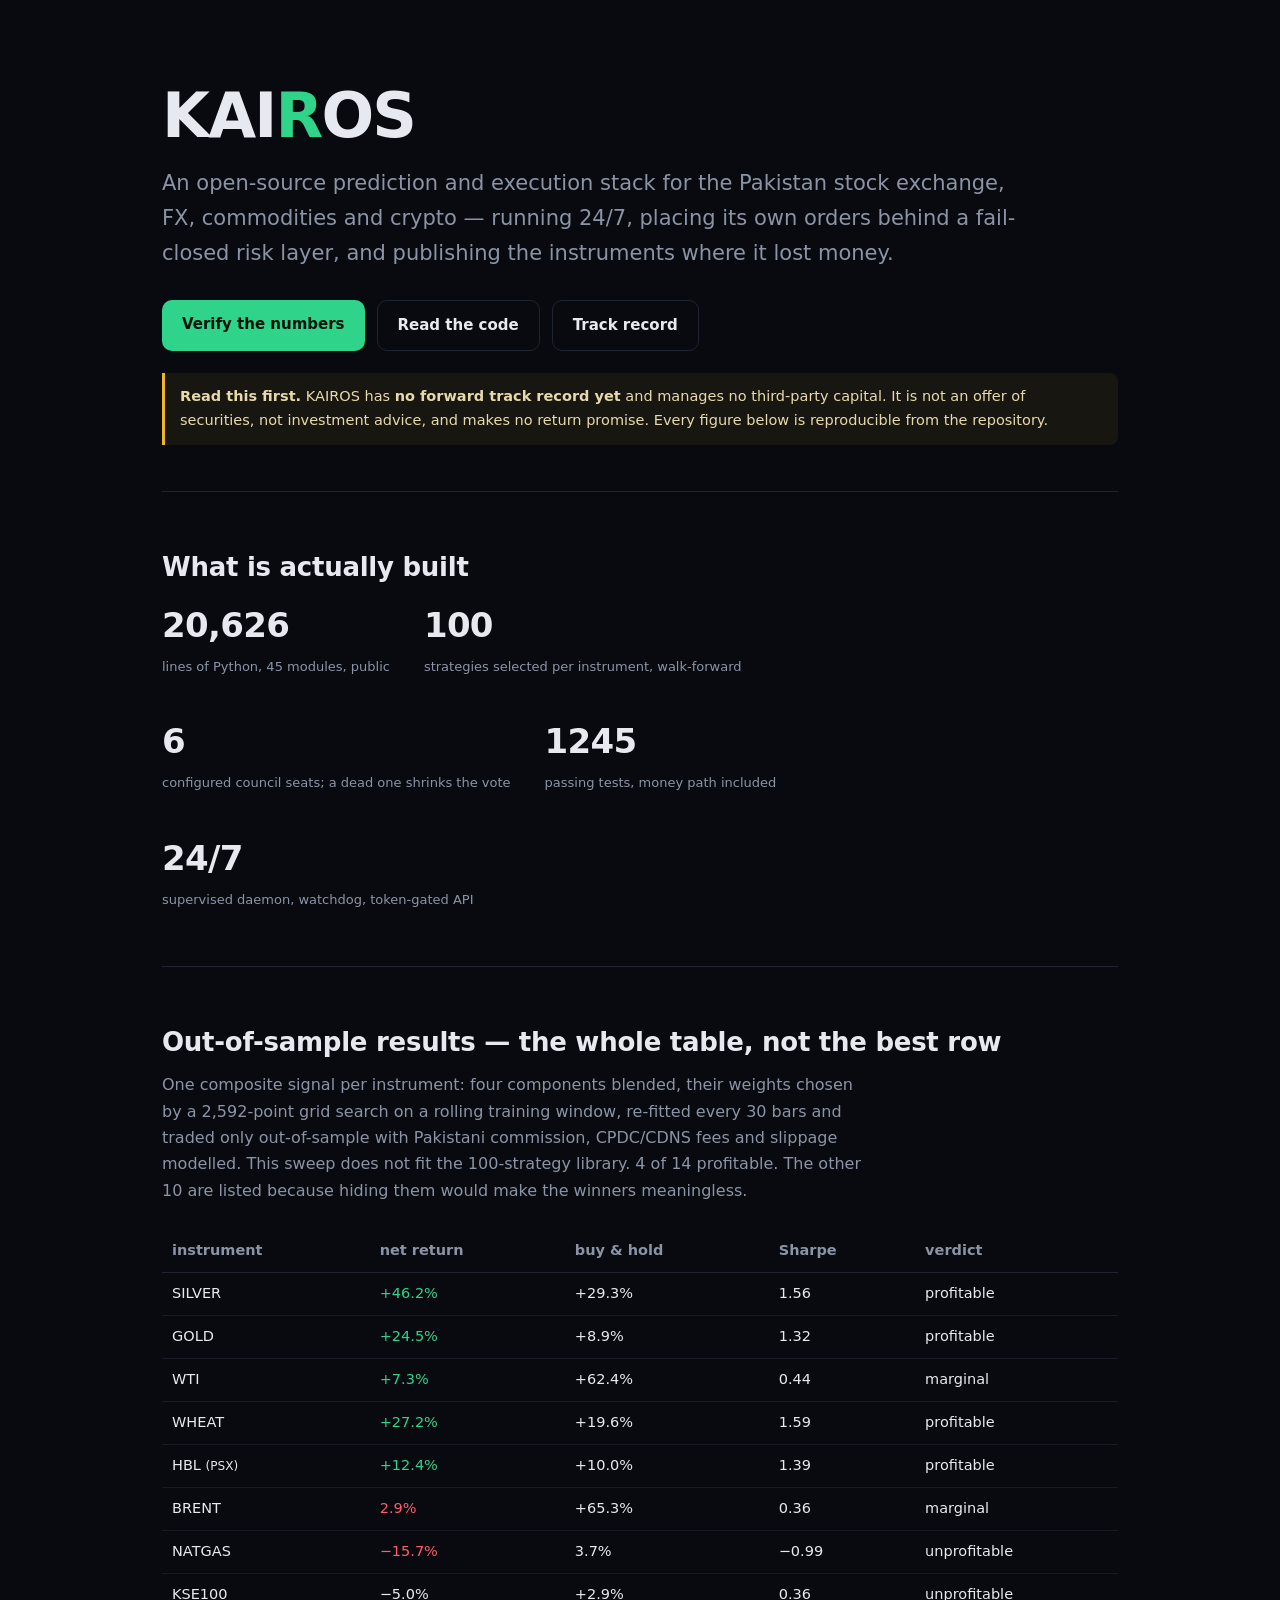
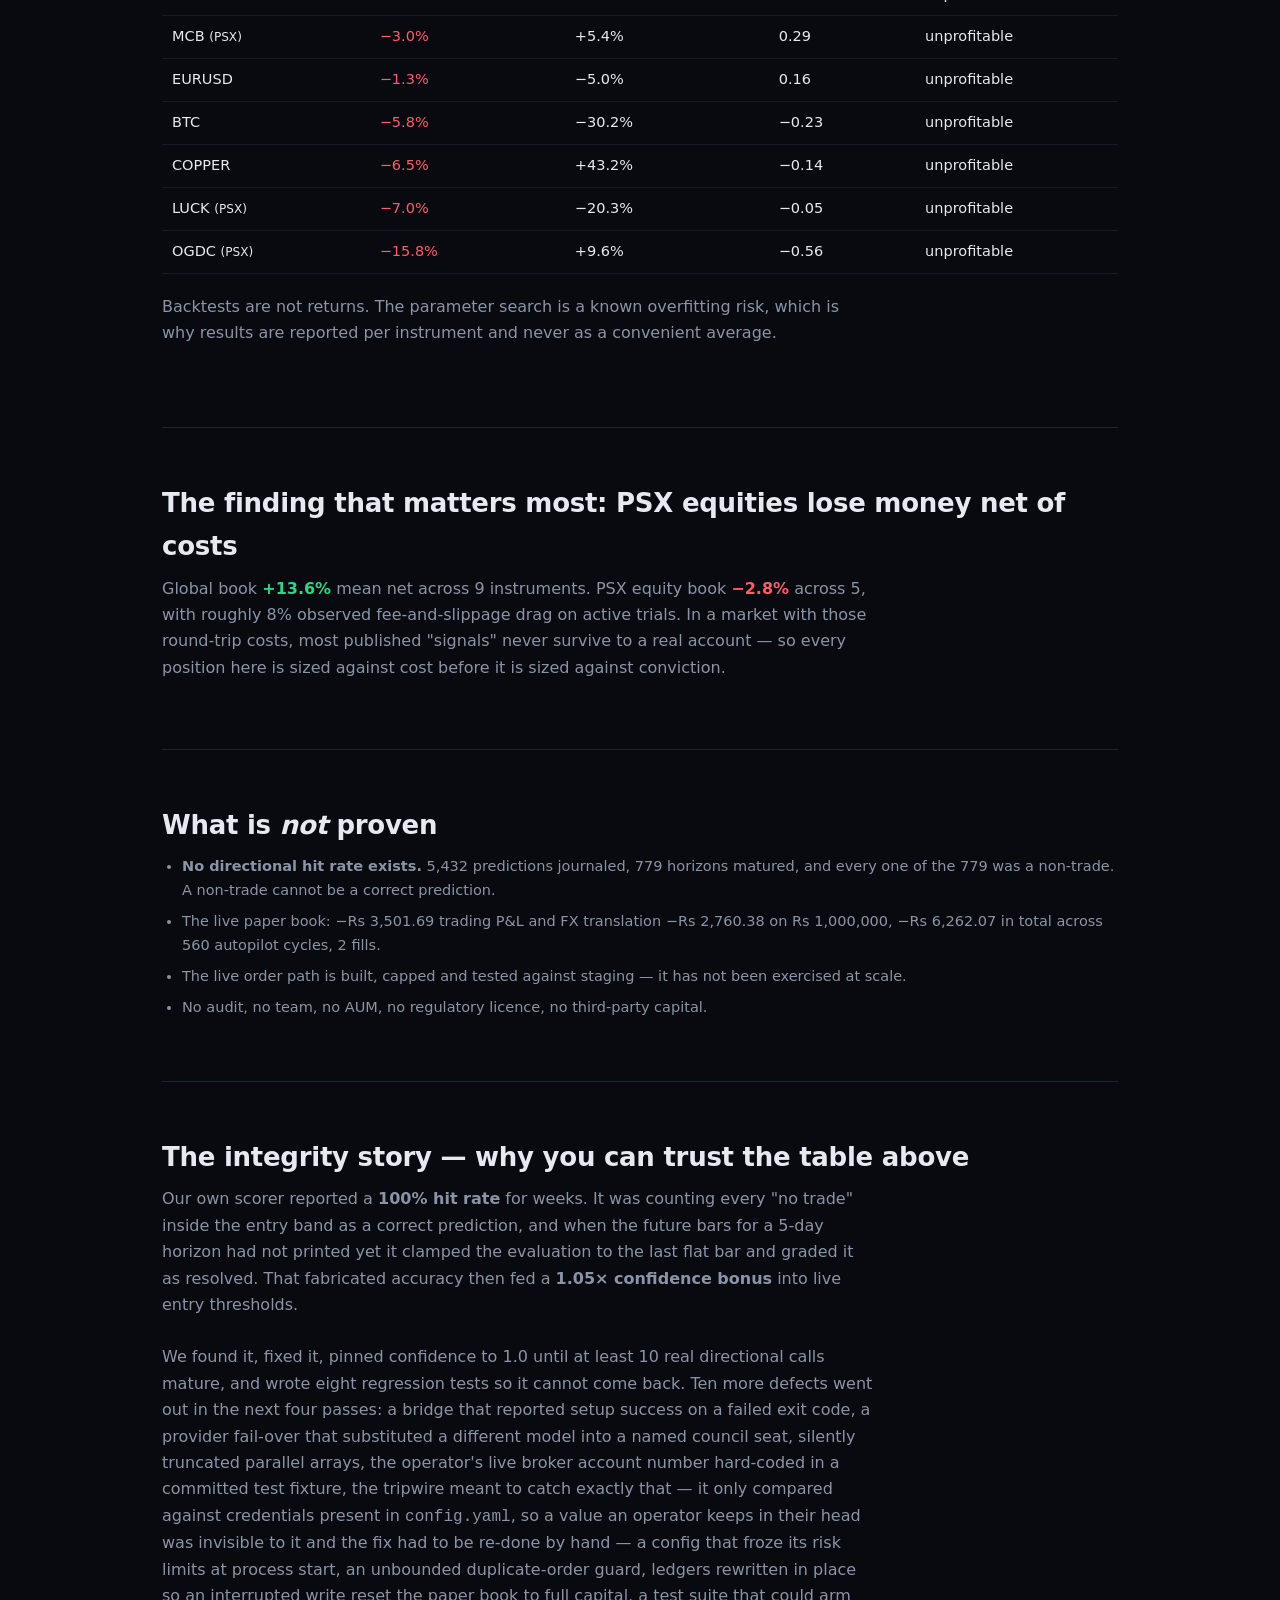
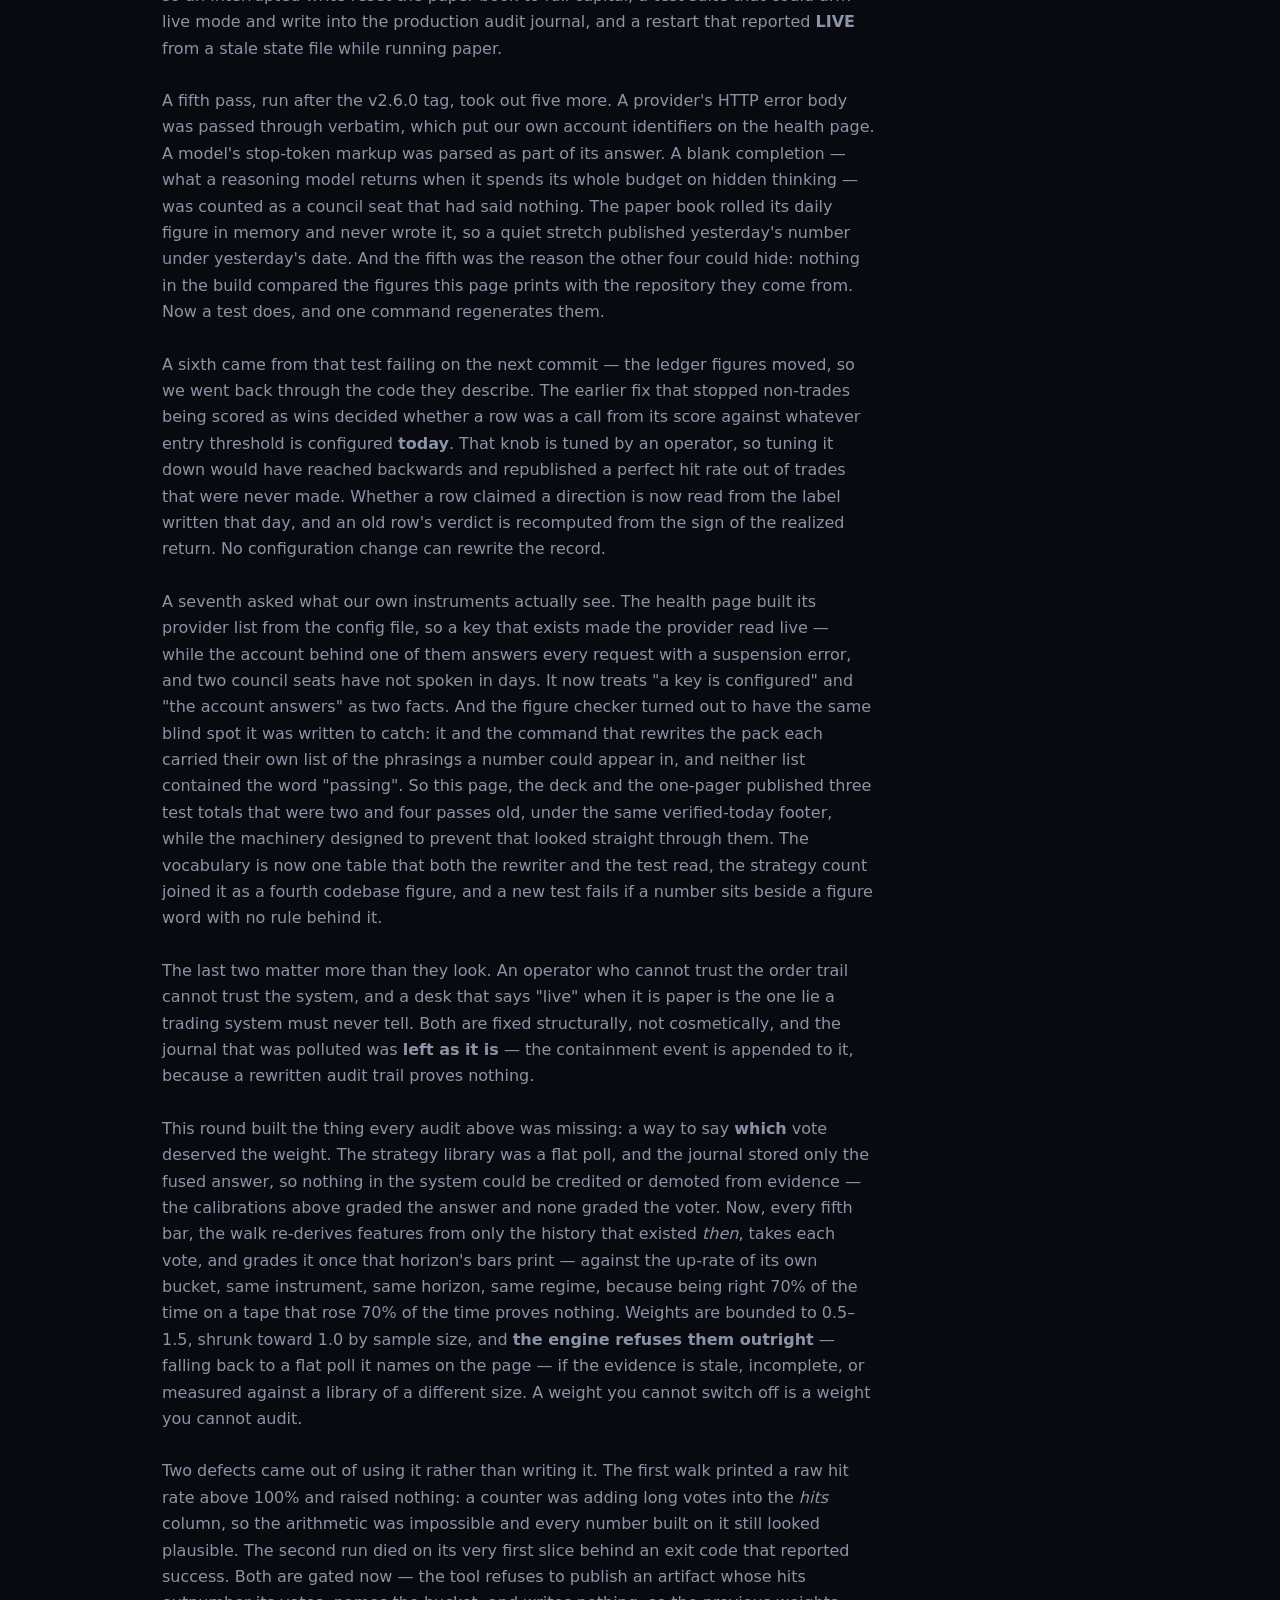
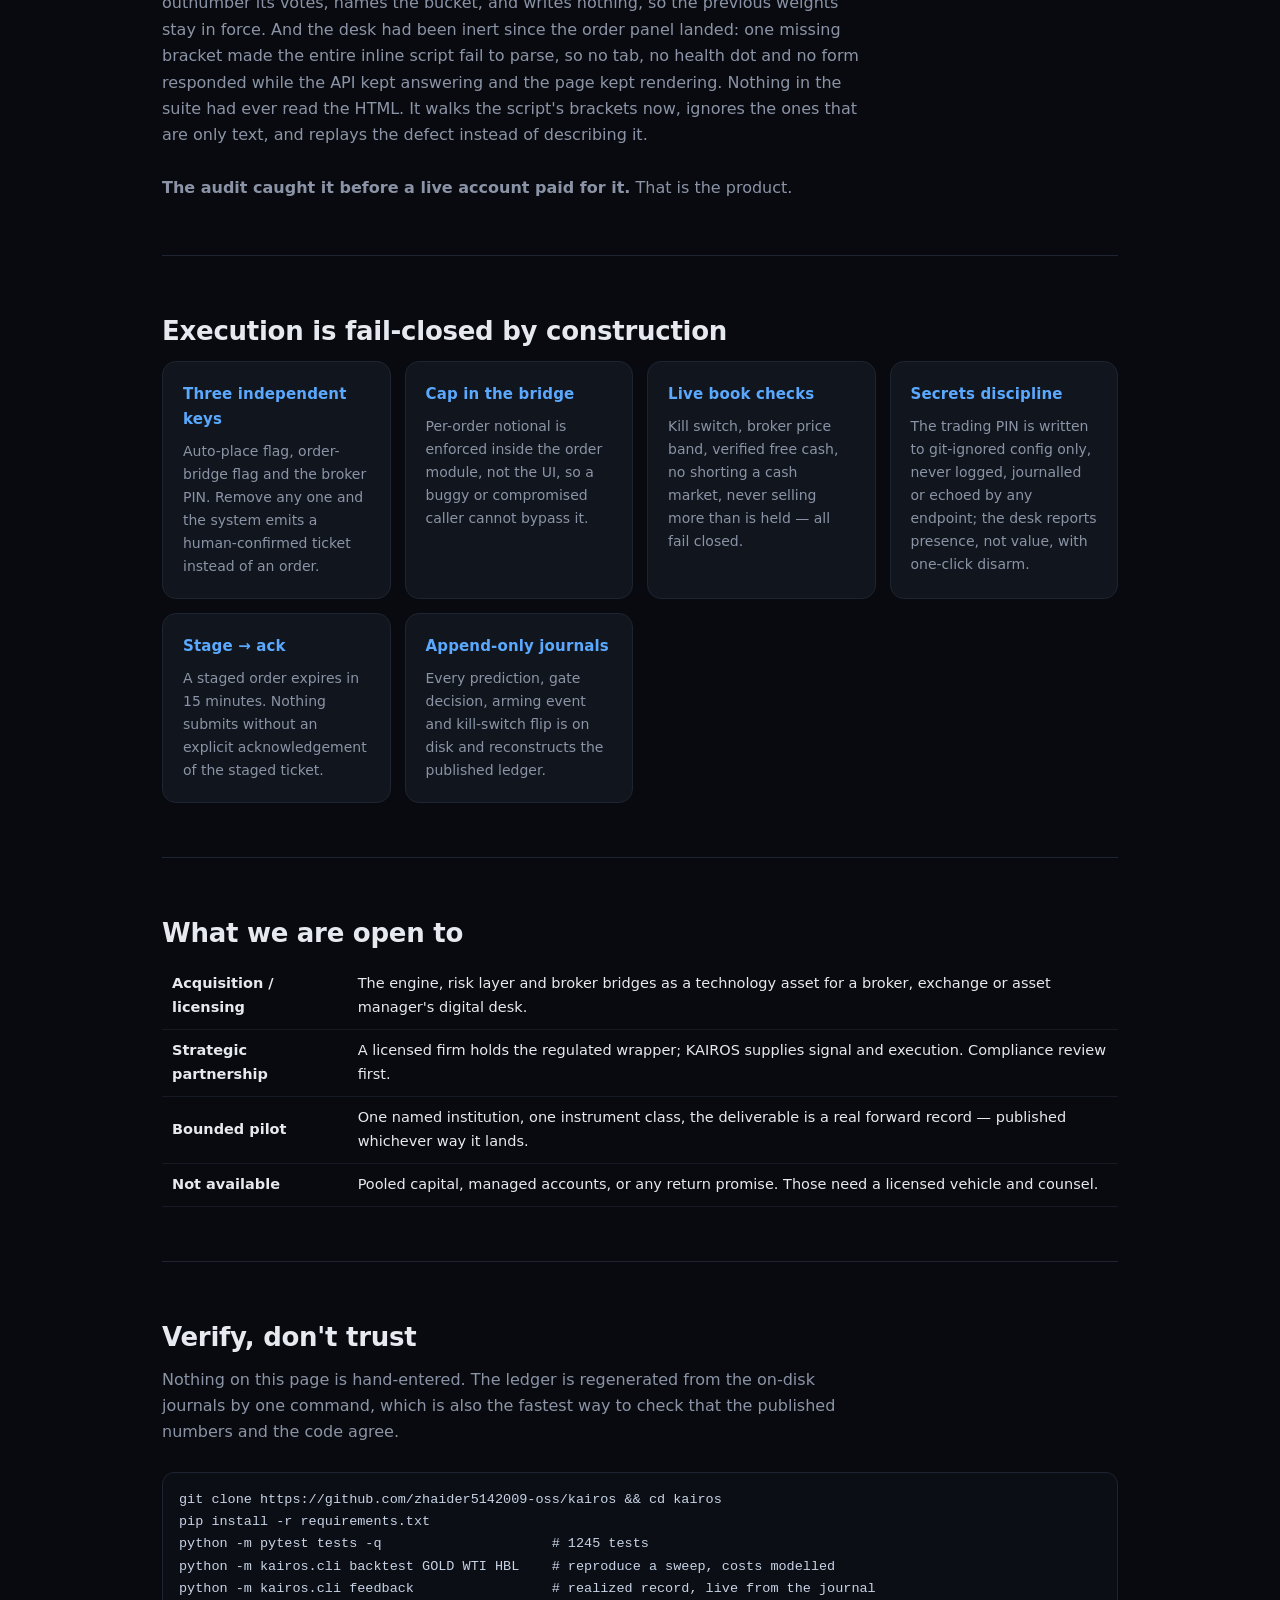
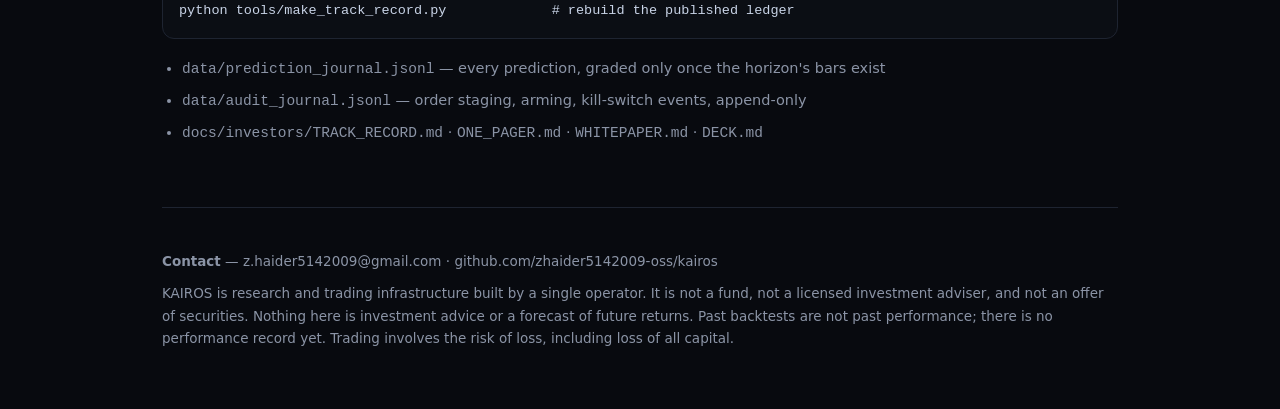
==== commit 471df6c2: "A dead tunnel was still advertised as the public address /api/health published whatever hostname the" ====
--- a/docs/investors/landing.html
+++ b/docs/investors/landing.html
@@ -68,10 +68,10 @@
 <section>
   <h2>What is actually built</h2>
   <div class="stat">
-    <div><b>20,611</b><small>lines of Python, 45 modules, public</small></div>
+    <div><b>20,626</b><small>lines of Python, 45 modules, public</small></div>
     <div><b>100</b><small>strategies selected per instrument, walk-forward</small></div>
     <div><b>6</b><small>configured council seats; a dead one shrinks the vote</small></div>
-    <div><b>1241</b><small>passing tests, money path included</small></div>
+    <div><b>1245</b><small>passing tests, money path included</small></div>
     <div><b>24/7</b><small>supervised daemon, watchdog, token-gated API</small></div>
   </div>
 </section>
@@ -242,7 +242,7 @@
   numbers and the code agree.</p>
   <pre>git clone https://github.com/zhaider5142009-oss/kairos &amp;&amp; cd kairos
 pip install -r requirements.txt
-python -m pytest tests -q                     # 1241 tests
+python -m pytest tests -q                     # 1245 tests
 python -m kairos.cli backtest GOLD WTI HBL    # reproduce a sweep, costs modelled
 python -m kairos.cli feedback                 # realized record, live from the journal
 python tools/make_track_record.py             # rebuild the published ledger</pre>
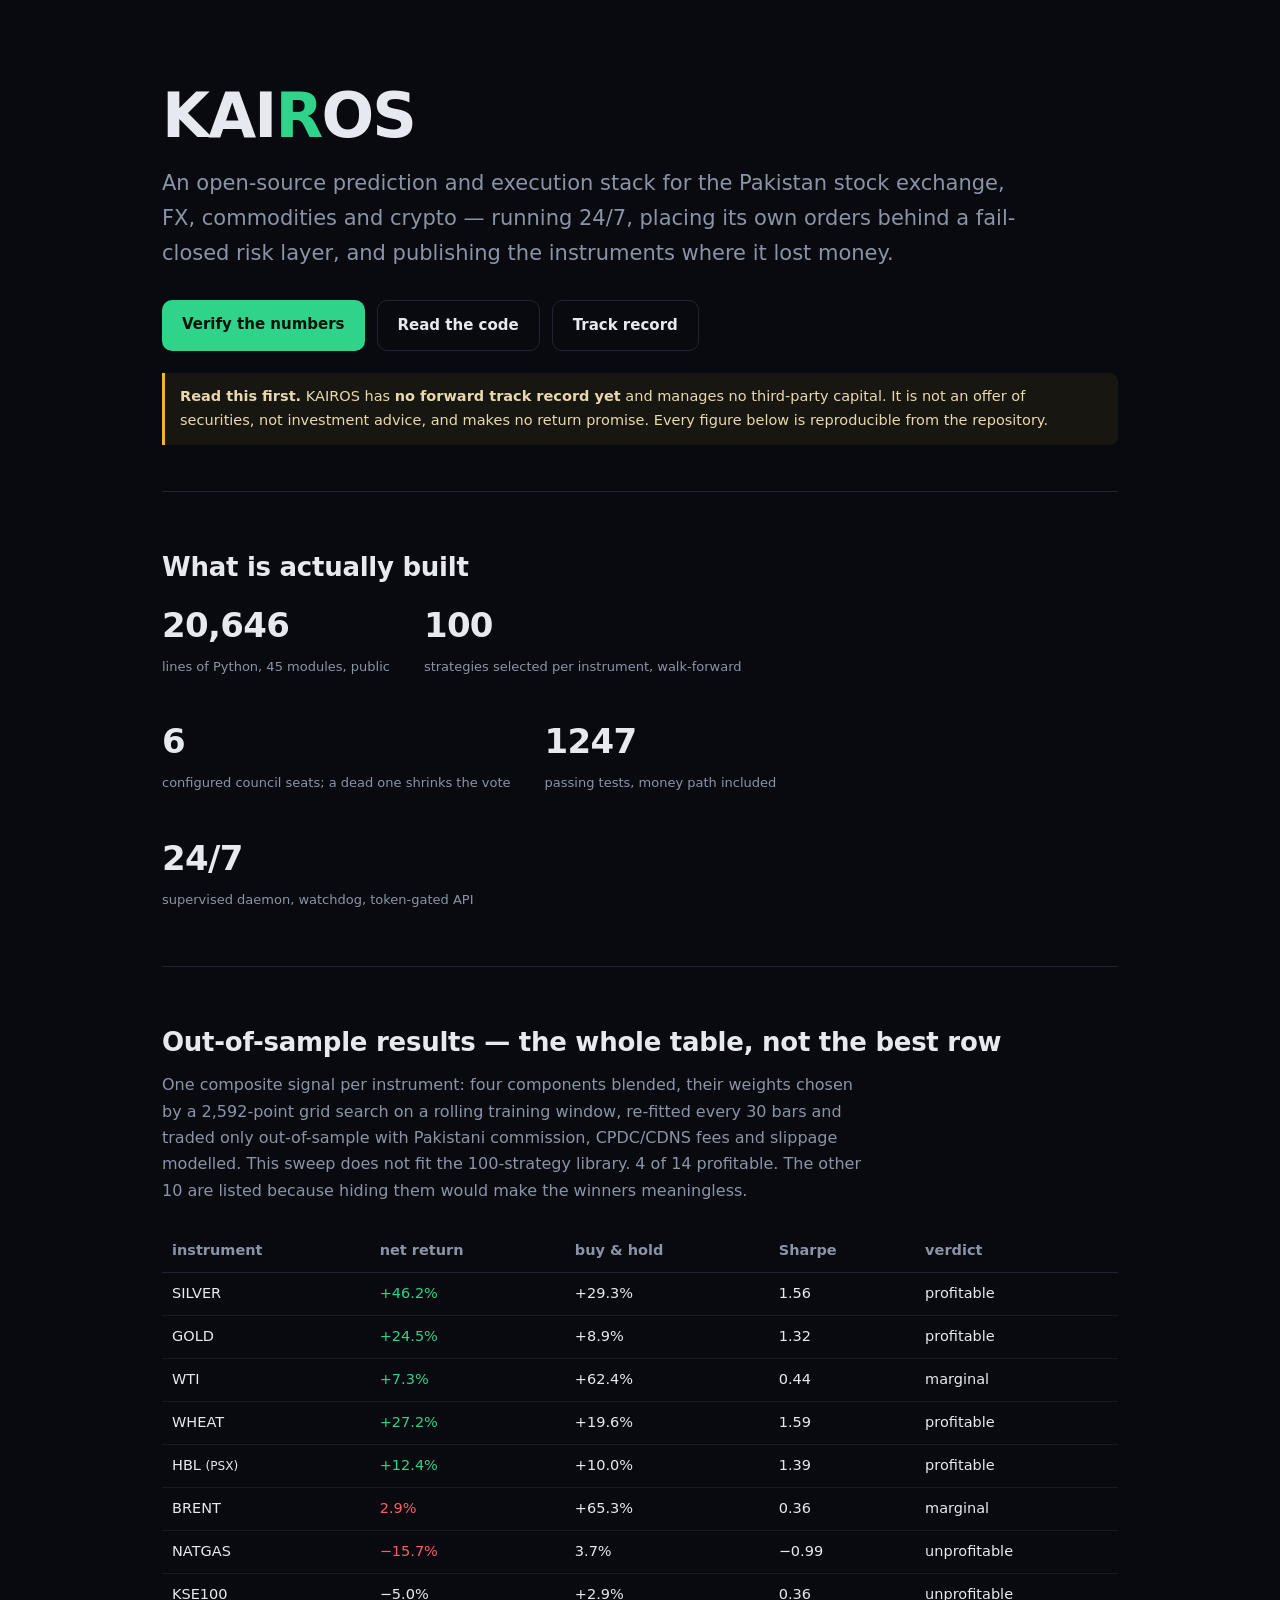
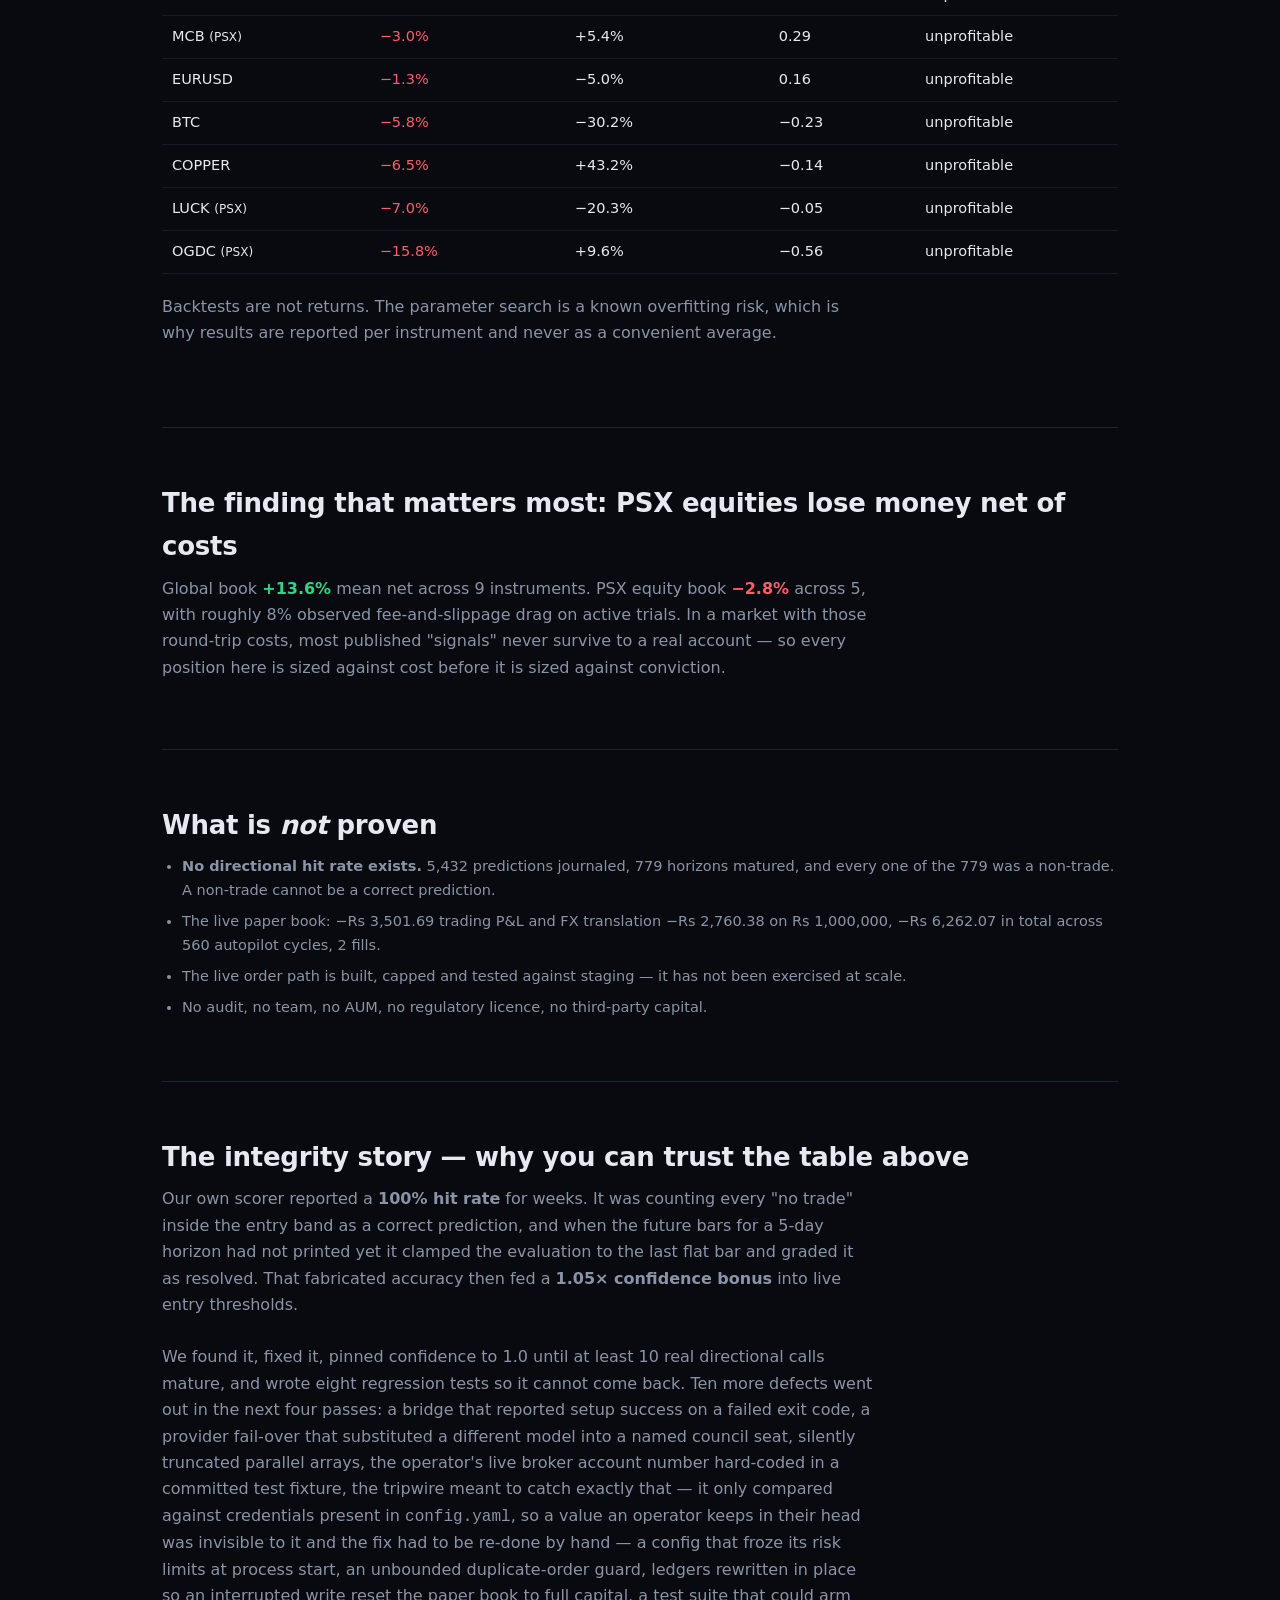
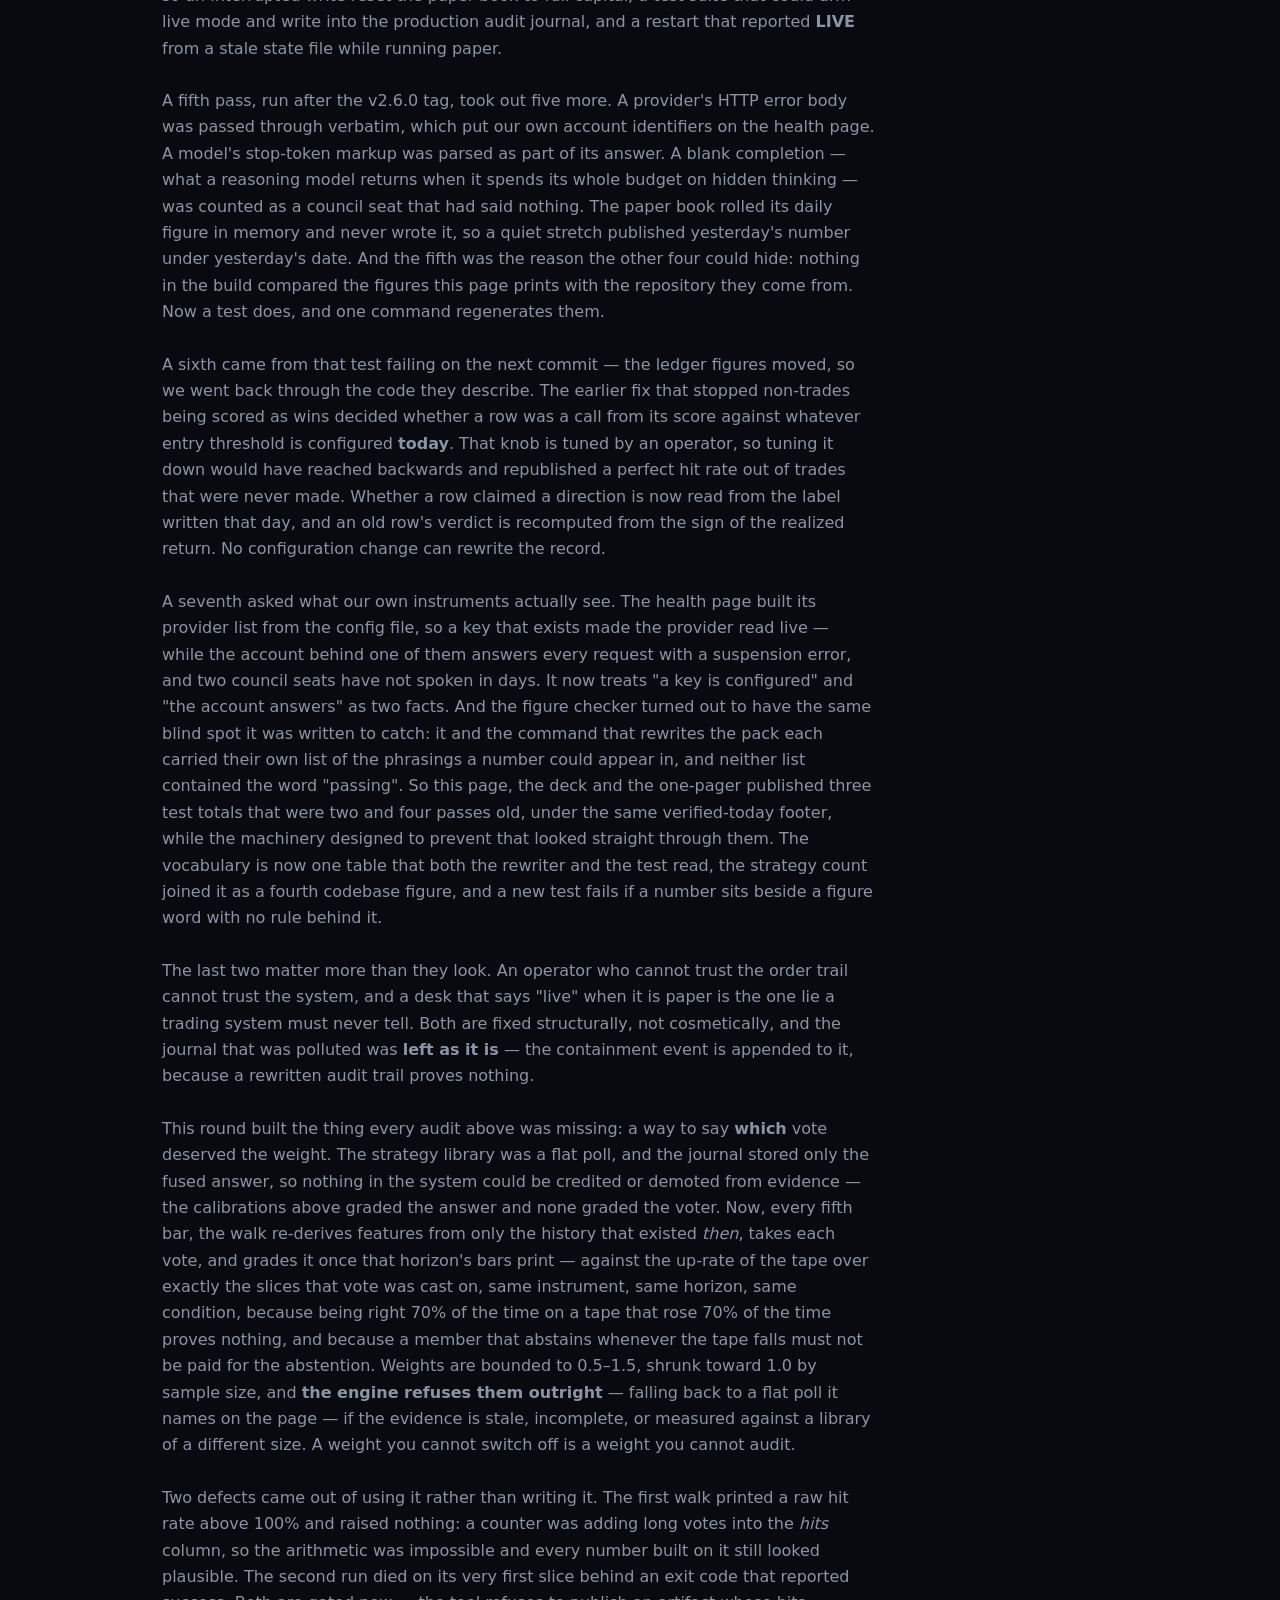
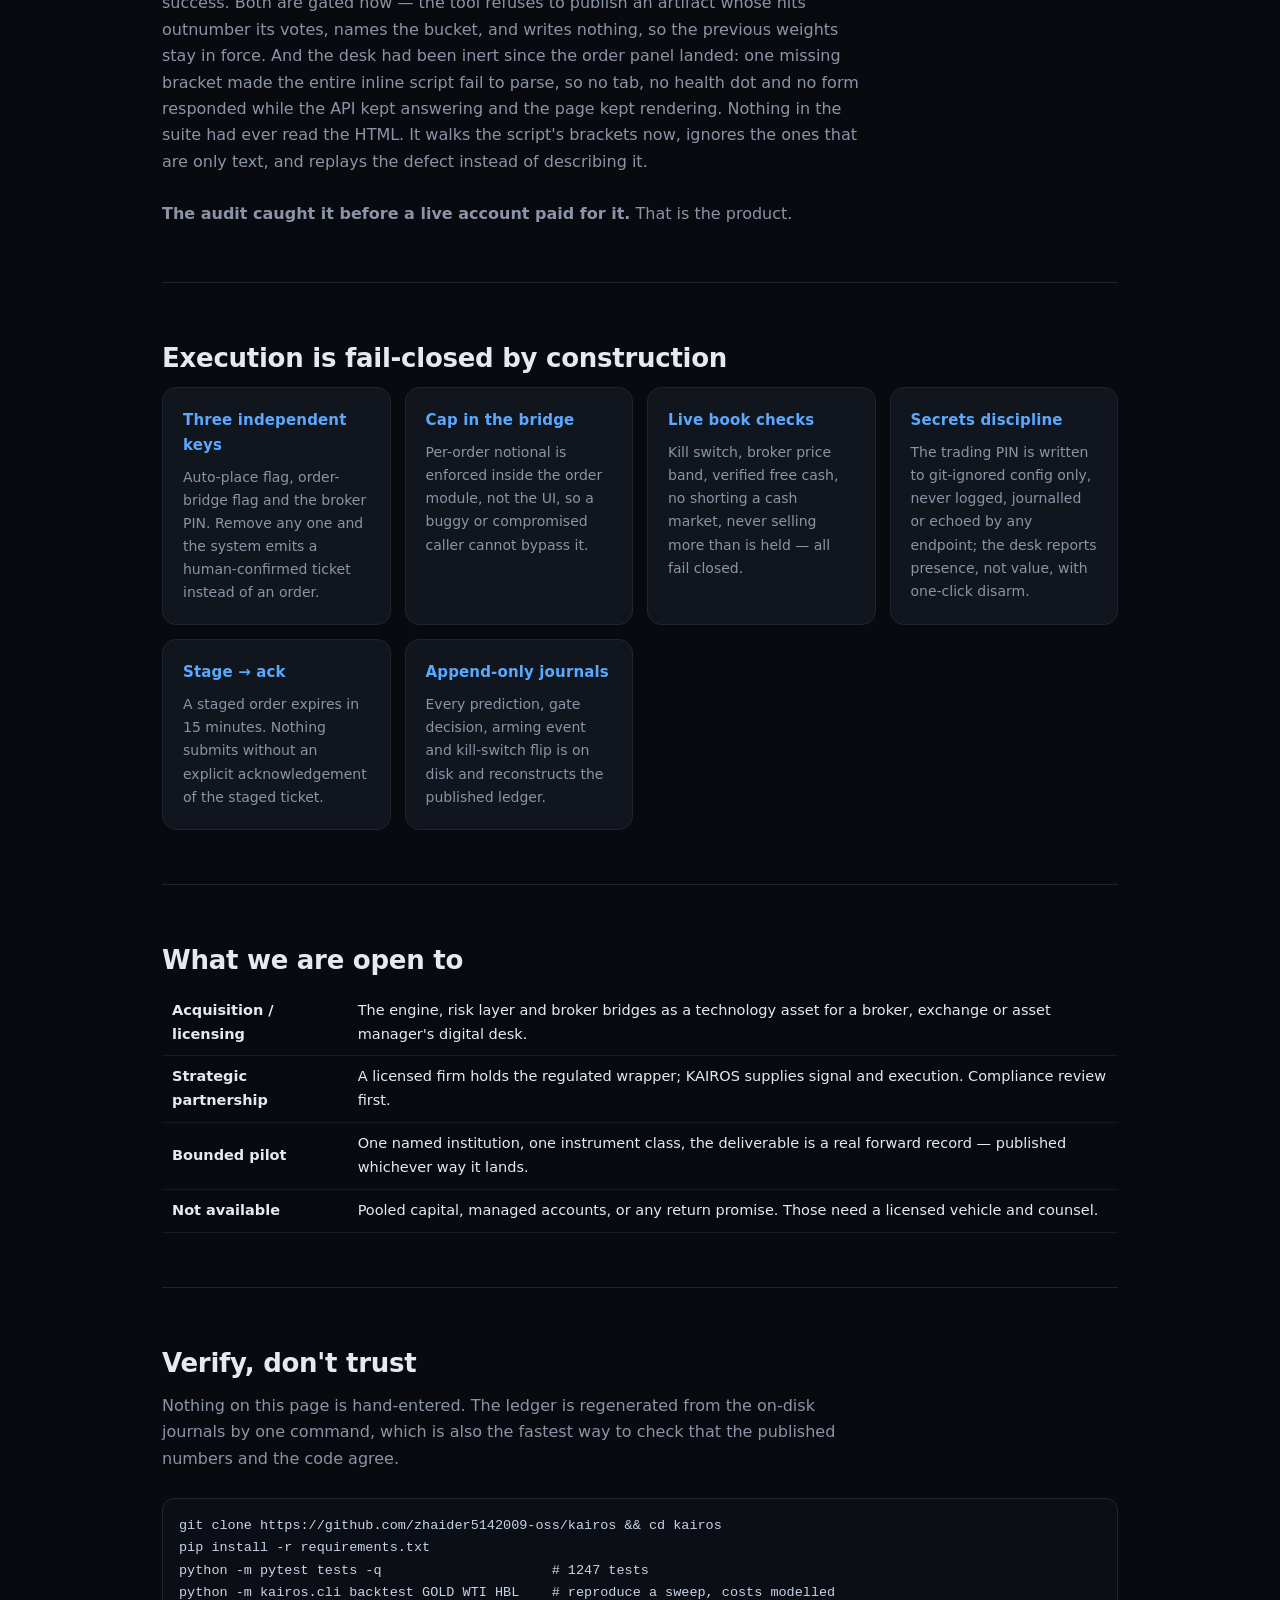
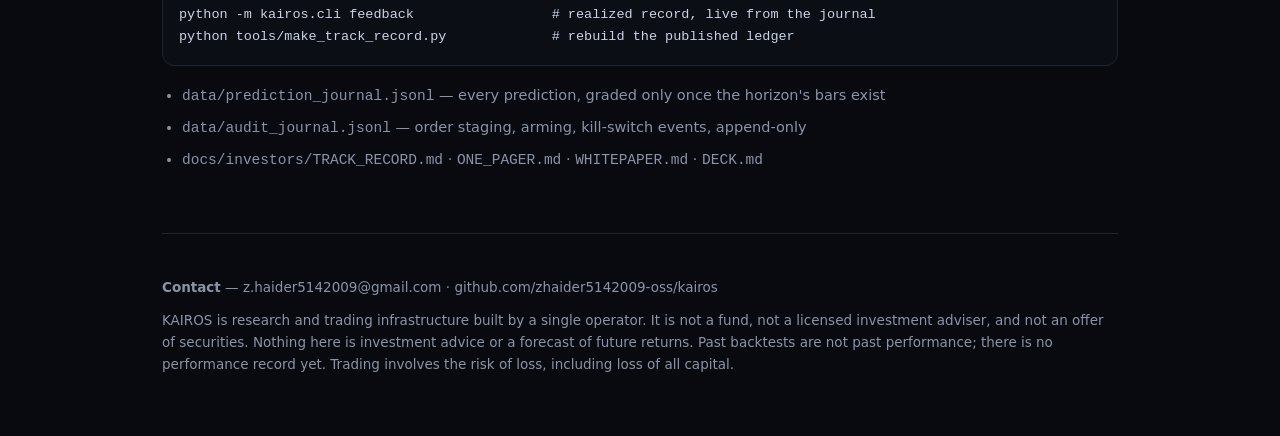
==== commit af528349: "A strategy was paid for the tape it never sat through Skill was subtracted against the up-rate of th" ====
--- a/docs/investors/landing.html
+++ b/docs/investors/landing.html
@@ -68,10 +68,10 @@
 <section>
   <h2>What is actually built</h2>
   <div class="stat">
-    <div><b>20,626</b><small>lines of Python, 45 modules, public</small></div>
+    <div><b>20,646</b><small>lines of Python, 45 modules, public</small></div>
     <div><b>100</b><small>strategies selected per instrument, walk-forward</small></div>
     <div><b>6</b><small>configured council seats; a dead one shrinks the vote</small></div>
-    <div><b>1245</b><small>passing tests, money path included</small></div>
+    <div><b>1247</b><small>passing tests, money path included</small></div>
     <div><b>24/7</b><small>supervised daemon, watchdog, token-gated API</small></div>
   </div>
 </section>
@@ -190,12 +190,14 @@
   stored only the fused answer, so nothing in the system could be credited or demoted from
   evidence — the calibrations above graded the answer and none graded the voter. Now, every
   fifth bar, the walk re-derives features from only the history that existed <i>then</i>, takes
-  each vote, and grades it once that horizon's bars print — against the up-rate of its own
-  bucket, same instrument, same horizon, same regime, because being right 70% of the time on a
-  tape that rose 70% of the time proves nothing. Weights are bounded to 0.5–1.5, shrunk toward
-  1.0 by sample size, and <b>the engine refuses them outright</b> — falling back to a flat poll
-  it names on the page — if the evidence is stale, incomplete, or measured against a library of
-  a different size. A weight you cannot switch off is a weight you cannot audit.</p>
+  each vote, and grades it once that horizon's bars print — against the up-rate of the tape over
+  exactly the slices that vote was cast on, same instrument, same horizon, same condition,
+  because being right 70% of the time on a tape that rose 70% of the time proves nothing, and
+  because a member that abstains whenever the tape falls must not be paid for the abstention.
+  Weights are bounded to 0.5–1.5, shrunk toward 1.0 by sample size, and <b>the engine refuses
+  them outright</b> — falling back to a flat poll it names on the page — if the evidence is
+  stale, incomplete, or measured against a library of a different size. A weight you cannot
+  switch off is a weight you cannot audit.</p>
   <p class="lede">Two defects came out of using it rather than writing it. The first walk
   printed a raw hit rate above 100% and raised nothing: a counter was adding long votes into the
   <i>hits</i> column, so the arithmetic was impossible and every number built on it still looked
@@ -242,7 +244,7 @@
   numbers and the code agree.</p>
   <pre>git clone https://github.com/zhaider5142009-oss/kairos &amp;&amp; cd kairos
 pip install -r requirements.txt
-python -m pytest tests -q                     # 1245 tests
+python -m pytest tests -q                     # 1247 tests
 python -m kairos.cli backtest GOLD WTI HBL    # reproduce a sweep, costs modelled
 python -m kairos.cli feedback                 # realized record, live from the journal
 python tools/make_track_record.py             # rebuild the published ledger</pre>
